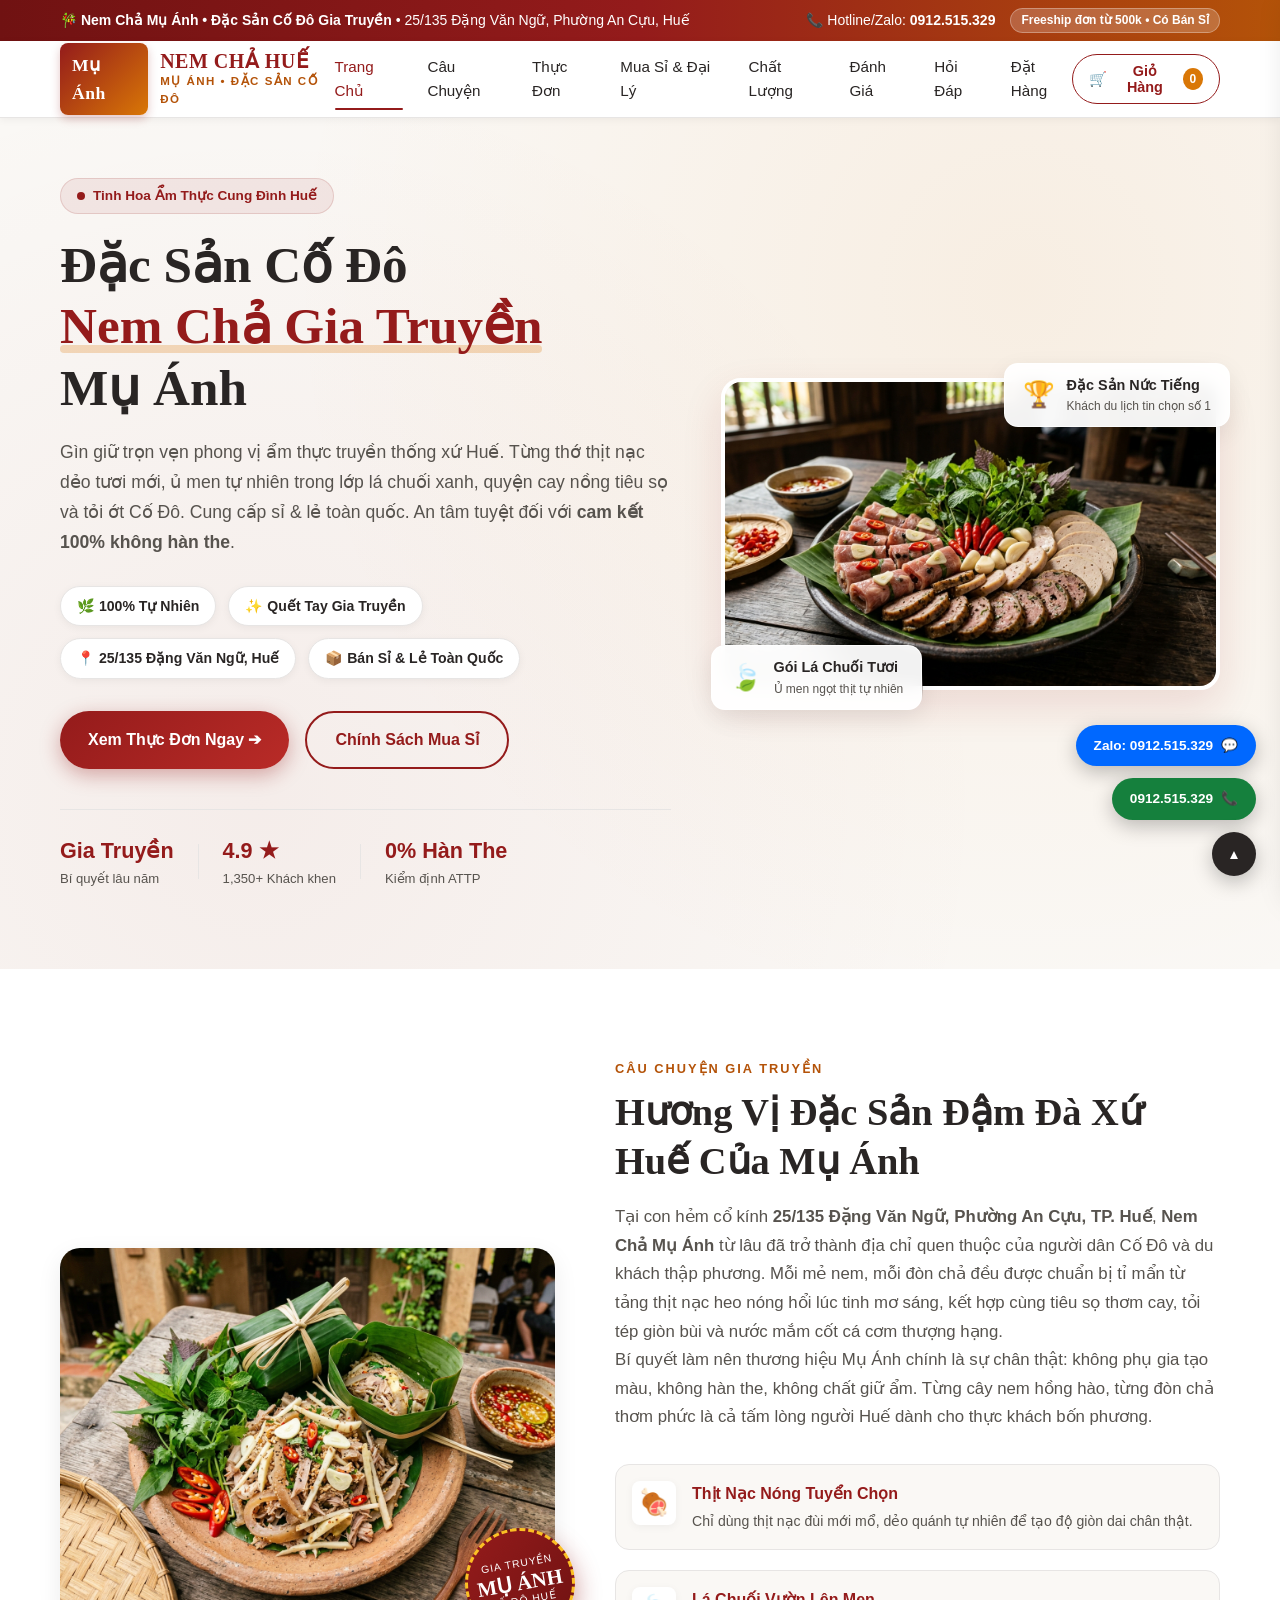
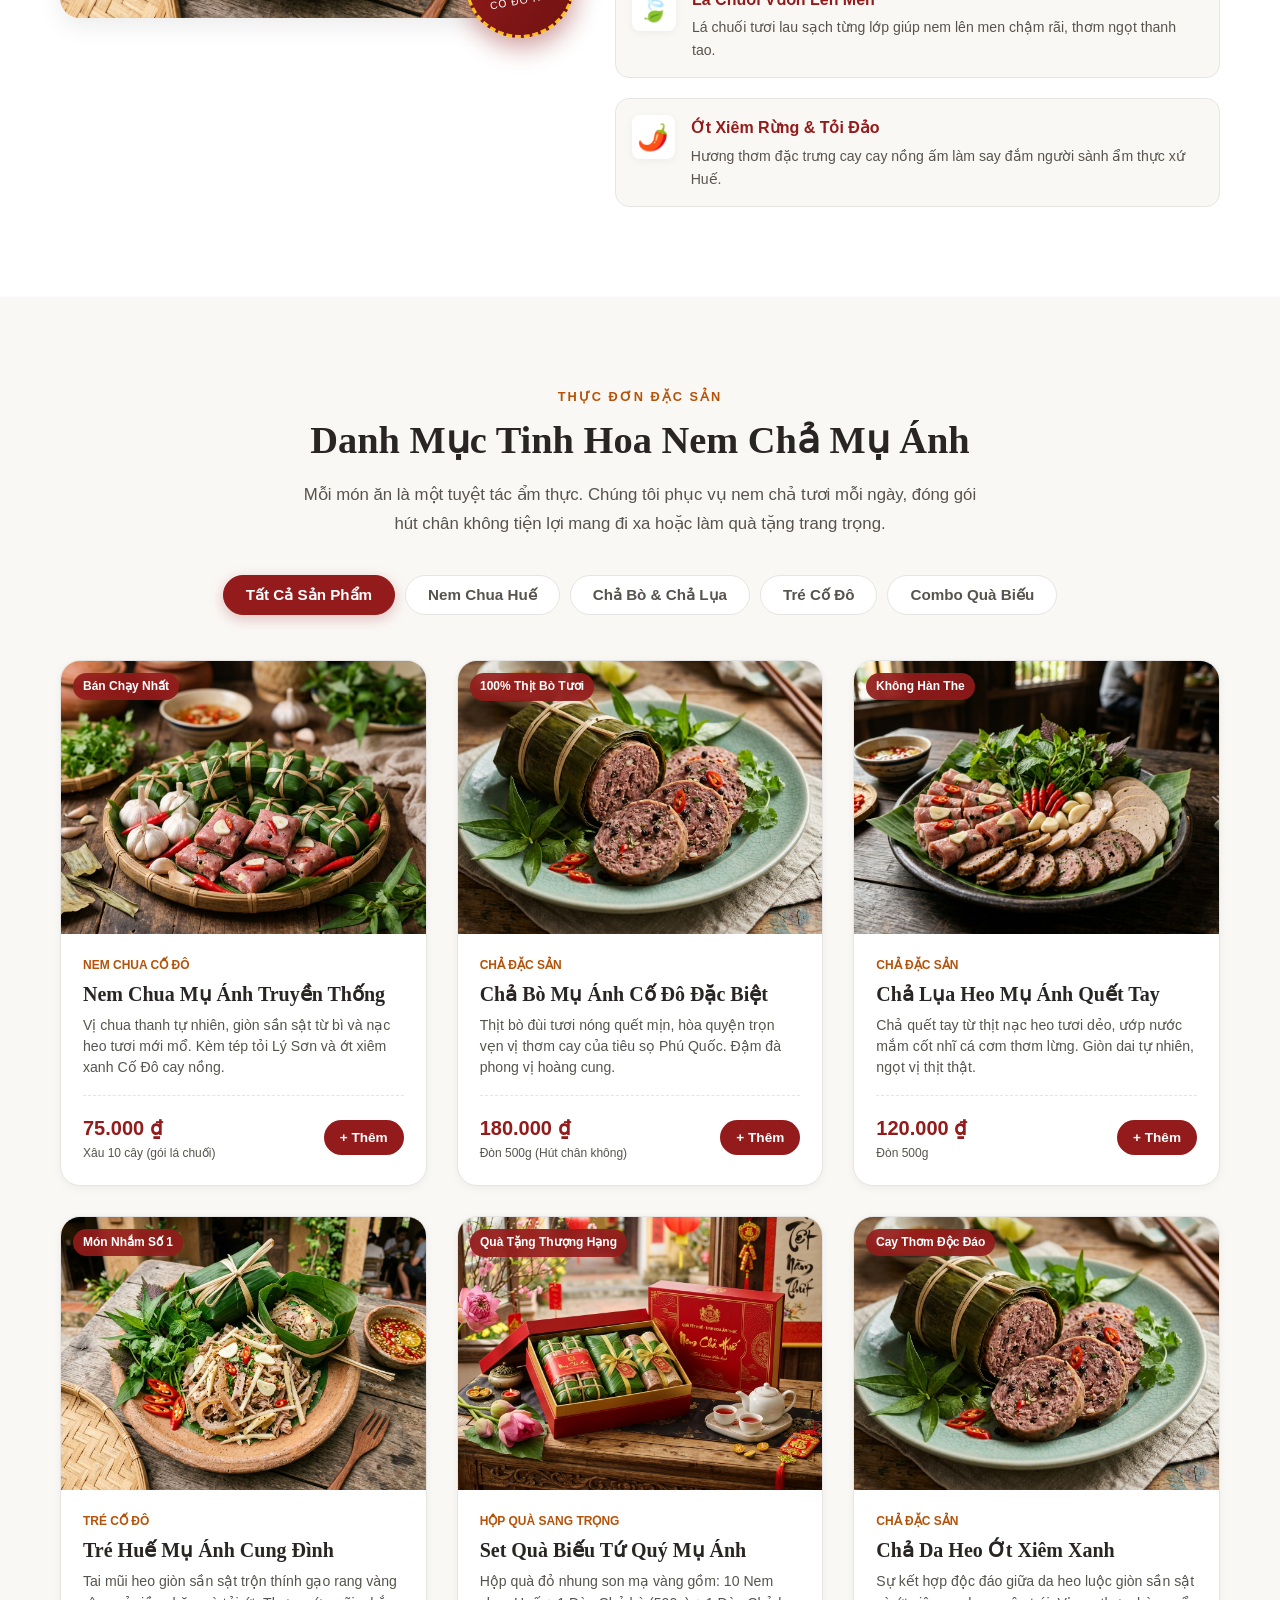
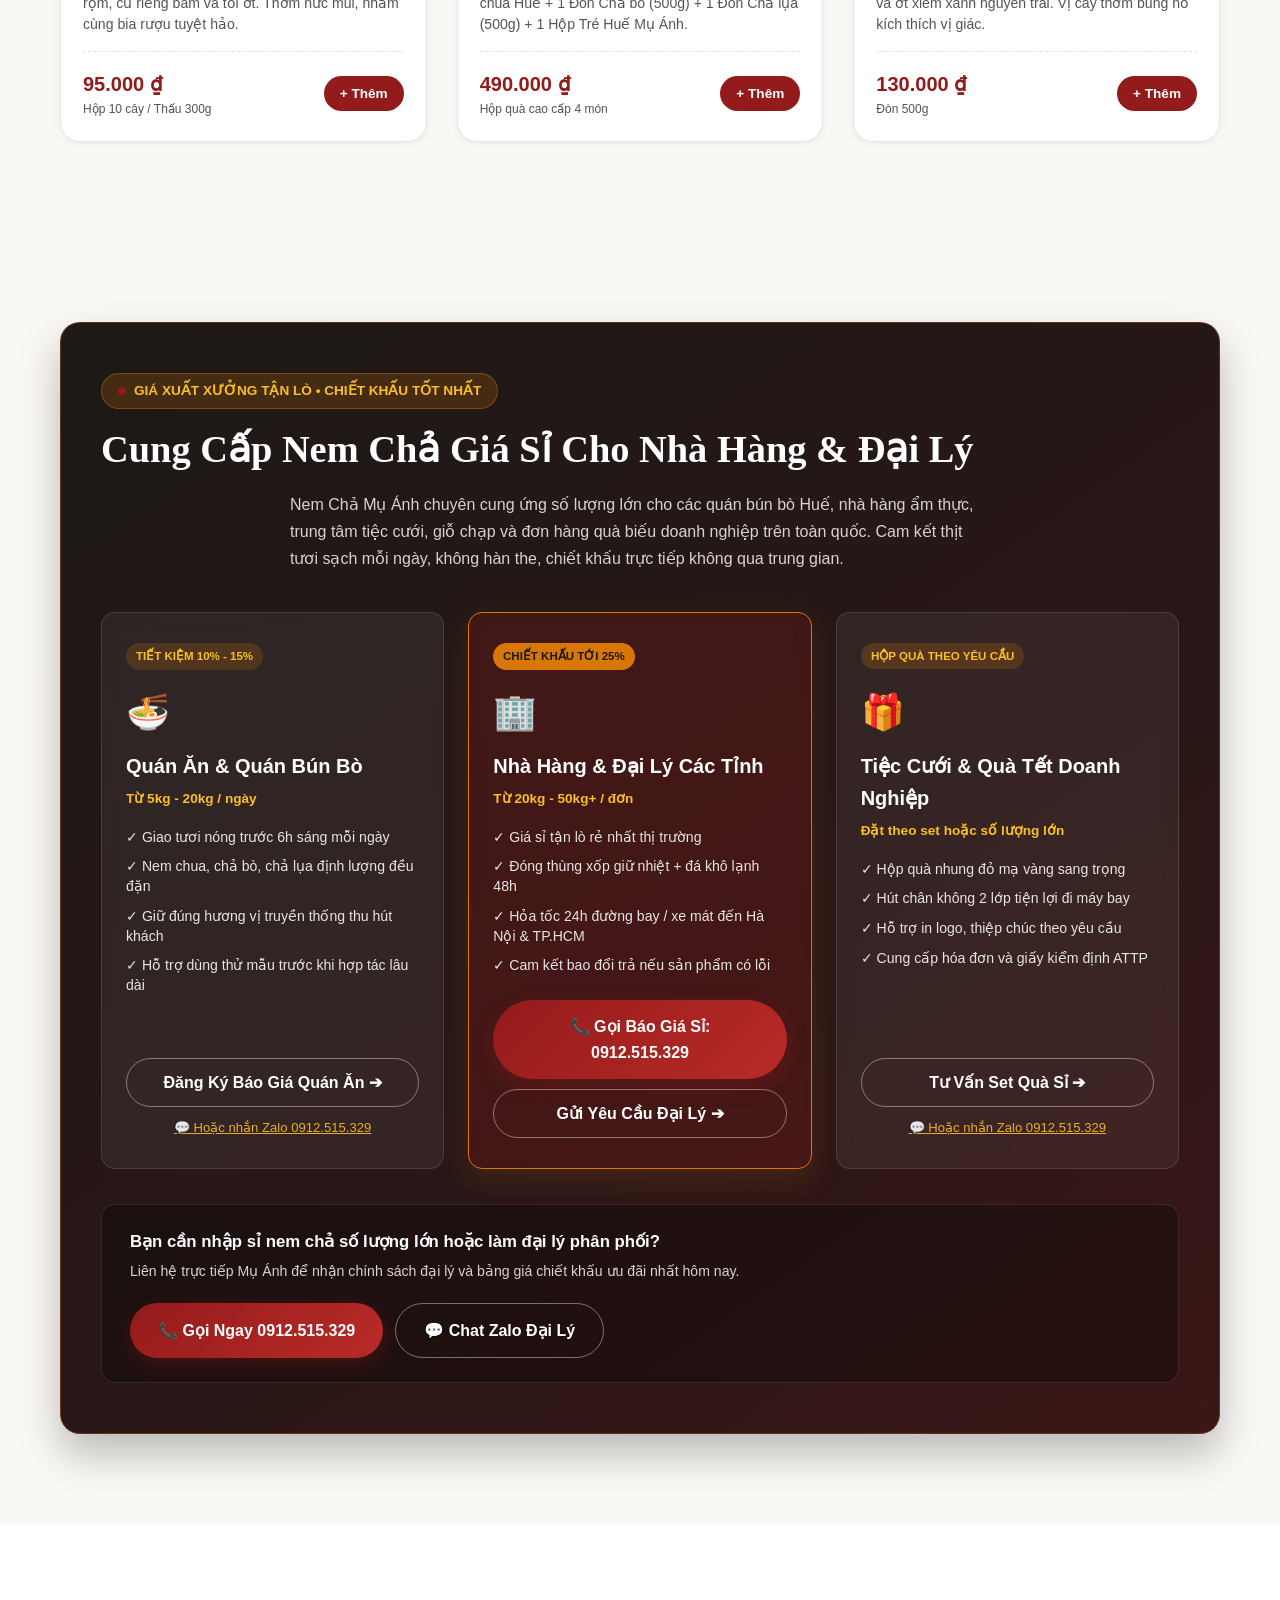
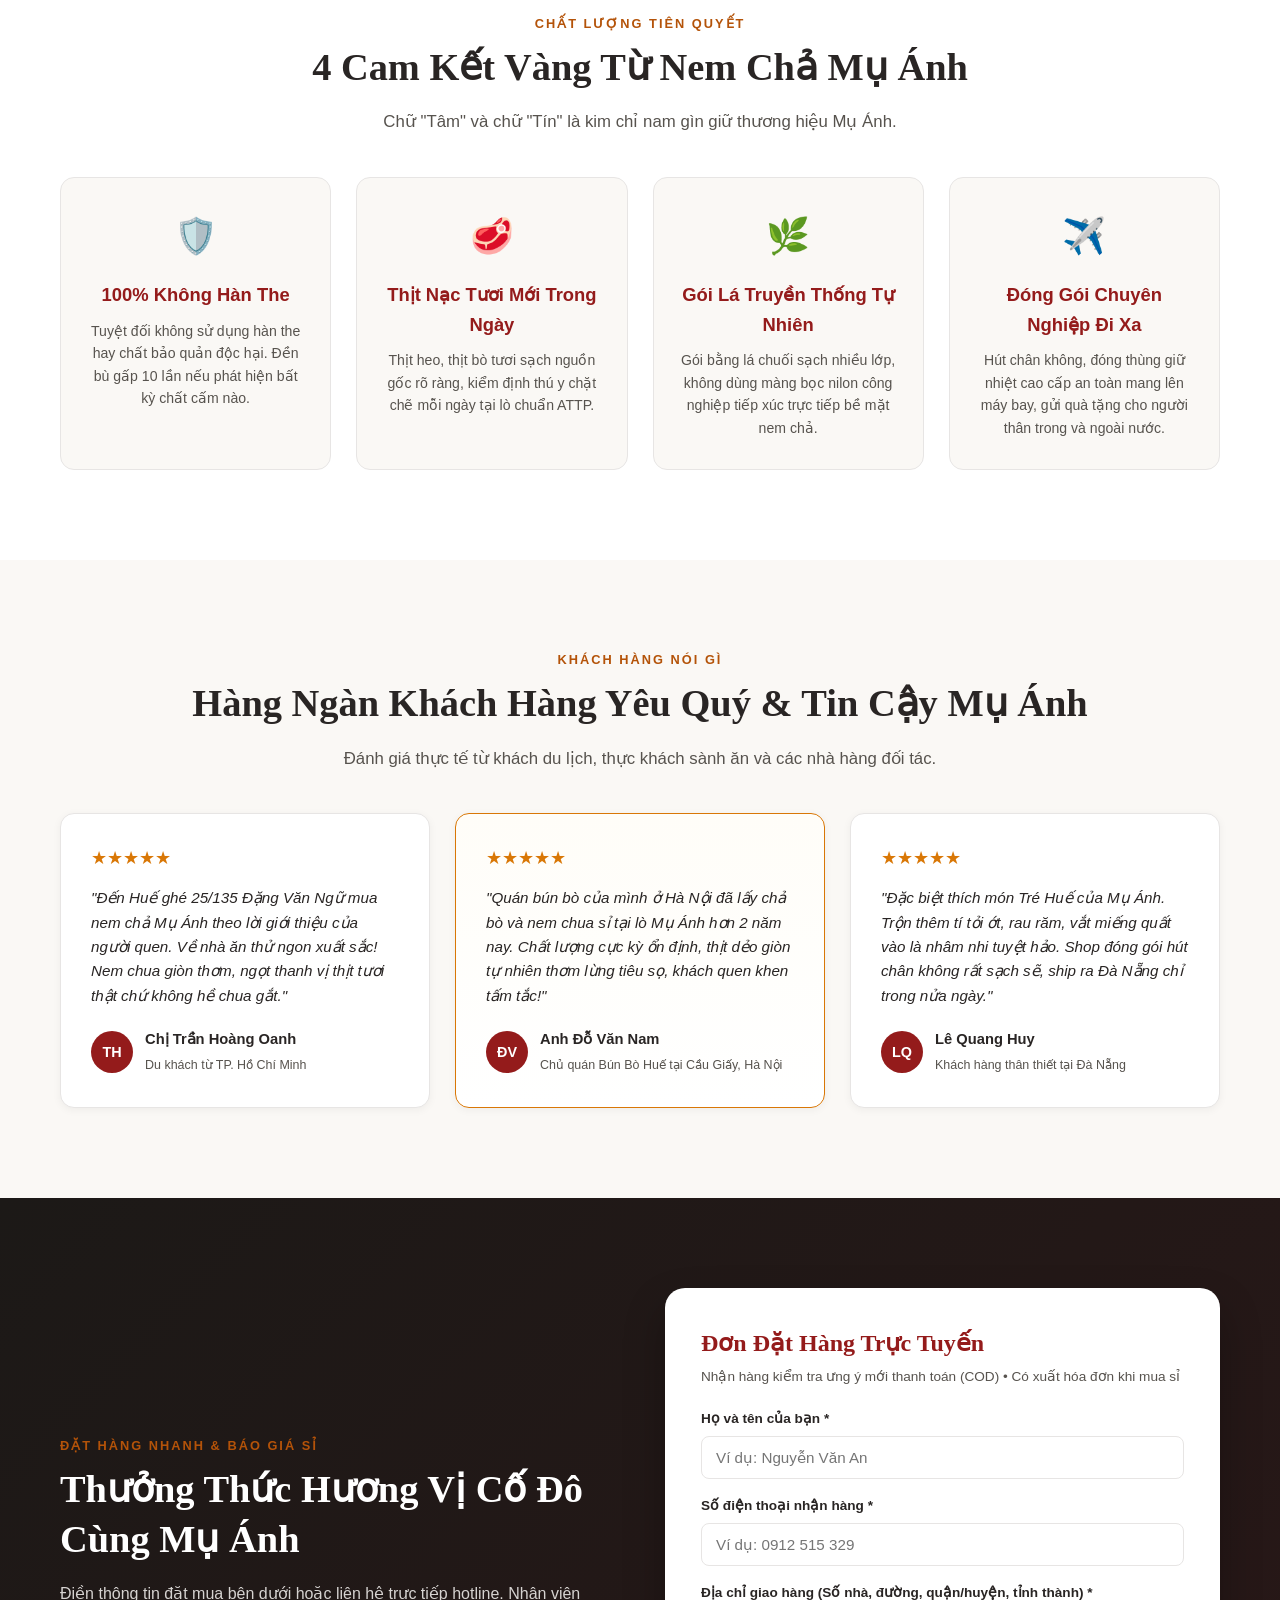
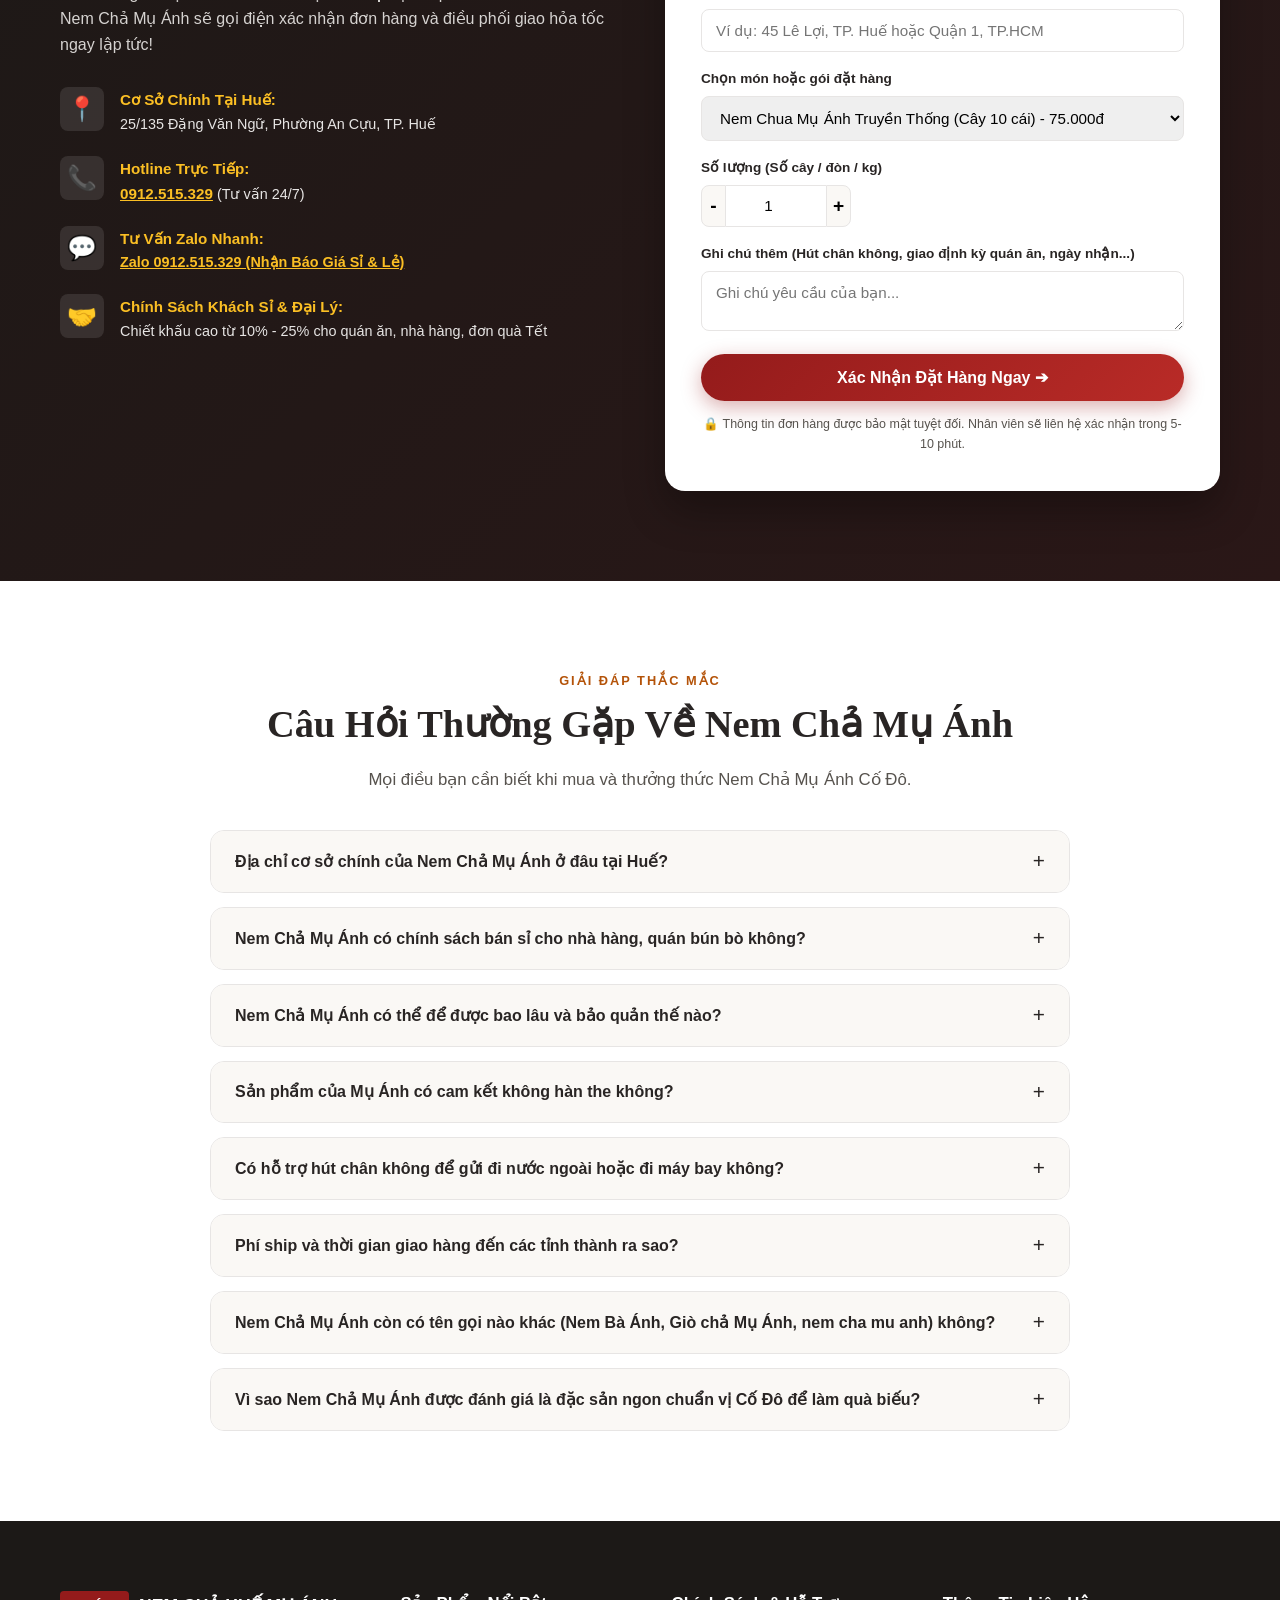
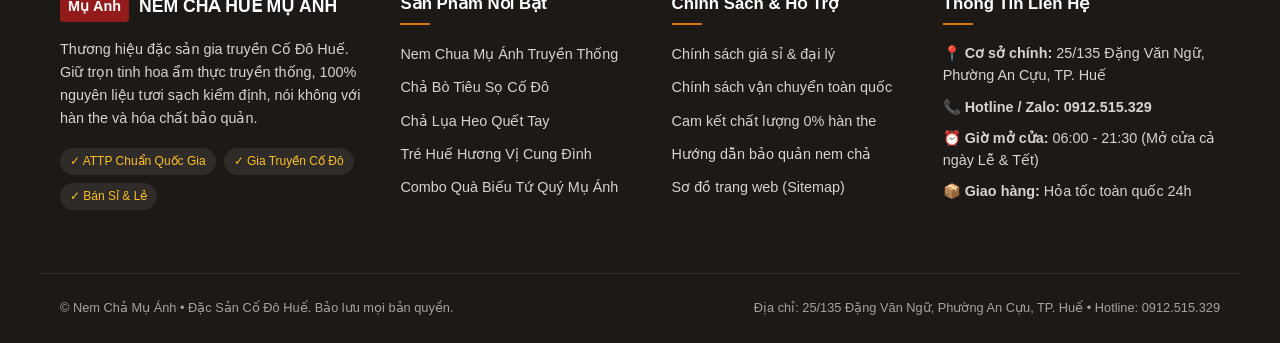
==== index.html @ e9be709b "feat: website chính thức Nem Chả Mụ Ánh - Đặc Sản Cố Đô Huế" ====
<!DOCTYPE html>
<html lang="vi">
<head>
  <meta charset="UTF-8">
  <meta name="viewport" content="width=device-width, initial-scale=1.0">
  
  <!-- Configuration -->
  <meta http-equiv="Content-Security-Policy" content="default-src 'self' https: data: 'unsafe-inline' 'unsafe-eval'; connect-src 'self' https://formsubmit.co; img-src 'self' data: https:; font-src 'self' https://fonts.gstatic.com; style-src 'self' 'unsafe-inline' https://fonts.googleapis.com;">
  <meta http-equiv="X-Content-Type-Options" content="nosniff">
  <meta http-equiv="X-Frame-Options" content="DENY">
  <meta name="referrer" content="strict-origin-when-cross-origin">
  
  <!-- Primary Meta Tags -->
  <title>Nem Chả Mụ Ánh | Đặc Sản Cố Đô Gia Truyền - 25/135 Đặng Văn Ngữ, Huế</title>
  <meta name="title" content="Nem Chả Mụ Ánh (Nem Cha Mu Anh) | Đặc Sản Huế Gia Truyền - 25/135 Đặng Văn Ngữ">
  <meta name="description" content="Nem Chả Mụ Ánh (Nem Cha Mu Anh / Nem Bà Ánh) - Đặc sản Huế gia truyền tại 25/135 Đặng Văn Ngữ, An Cựu, TP. Huế. Chuyên Nem chua Huế, Chả bò tiêu sọ, Giò lụa quết tay, Tré Cố Đô. Cung cấp sỉ lẻ, giao toàn quốc. Cam kết sạch 100% ko hàn the. Hotline: 0912.515.329.">
  <meta name="keywords" content="nem chả mụ ánh, nem cha mu anh, nem chua mụ ánh, nem chua mu anh, chả bò mụ ánh, cha bo mu anh, giò chả mụ ánh, gio cha mu anh, nem bà ánh, nem ba anh, nem mụ ánh huế, nem mu anh hue, nem chả mụ ánh đặng văn ngữ, nem cha mu anh dang van ngu, chả bò huế ngon, cha bo hue ngon, tré huế, tre hue, ché huế, giò bò huế, gio bo hue, giò lụa huế, gio lua hue, nem chả sỉ lẻ, mua sỉ nem chả huế, đại lý nem chả huế, quán nem chả ngon nhức nách ở huế, đặc sản huế làm quà biếu, nem chả sạch ko hàn the, nem cha k han the, mua nem chả huế ở đâu uy tín, review nem chả mụ ánh">
  <meta name="author" content="Nem Chả Mụ Ánh">
  <meta name="robots" content="index, follow, max-image-preview:large, max-snippet:-1, max-video-preview:-1">
  
  <!-- Location Meta Tags -->
  <meta name="geo.region" content="VN-26">
  <meta name="geo.placename" content="Phường An Cựu, Thành phố Huế">
  <meta name="geo.position" content="16.4526;107.5991">
  <meta name="ICBM" content="16.4526, 107.5991">

  <!-- Open Graph / Facebook -->
  <meta property="og:type" content="website">
  <meta property="og:url" content="https://nemchahue.github.io/">
  <meta property="og:title" content="Nem Chả Mụ Ánh (Nem Cha Mu Anh) | Đặc Sản Cố Đô Gia Truyền - 100% Thịt Tươi Sạch">
  <meta property="og:description" content="Nem chua, Chả bò, Tré Huế gia truyền Mụ Ánh (Nem Bà Ánh). Cung cấp sỉ & lẻ toàn quốc. 100% thịt tươi sạch, không hàn the. 25/135 Đặng Văn Ngữ, An Cựu, TP. Huế. Hotline: 0912.515.329.">
  <meta property="og:image" content="https://nemchahue.github.io/assets/images/hero.jpg">
  <meta property="og:locale" content="vi_VN">
  <meta property="og:site_name" content="Nem Chả Mụ Ánh">

  <!-- Twitter Card -->
  <meta name="twitter:card" content="summary_large_image">
  <meta name="twitter:title" content="Nem Chả Mụ Ánh | Đặc Sản Cố Đô Gia Truyền">
  <meta name="twitter:description" content="Nem chua, Chả bò, Tré Huế Mụ Ánh. Cung cấp sỉ lẻ toàn quốc. 100% ko hàn the. Hotline: 0912.515.329">
  <meta name="twitter:image" content="https://nemchahue.github.io/assets/images/hero.jpg">

  <!-- Reference Links -->
  <link rel="help" type="text/plain" href="llms.txt" title="Knowledge File">
  <link rel="canonical" href="https://nemchahue.github.io/">
  <link rel="icon" type="image/svg+xml" href="data:image/svg+xml,<svg xmlns='http://www.w3.org/2000/svg' viewBox='0 0 100 100'><text y='.9em' font-size='90'>🎋</text></svg>">

  <!-- Fonts -->
  <link rel="preconnect" href="https://fonts.googleapis.com">
  <link rel="preconnect" href="https://fonts.gstatic.com" crossorigin>
  <link href="https://fonts.googleapis.com/css2?family=Be+Vietnam+Pro:wght@300;400;500;600;700;800&family=Playfair+Display:ital,wght@0,600;0,700;0,800;1,600&display=swap" rel="stylesheet">
  
  <link rel="stylesheet" href="styles.css">

  <!-- Structured Data -->
  <script type="application/ld+json">
  {
    "@context": "https://schema.org",
    "@graph": [
      {
        "@type": ["Restaurant", "FoodEstablishment", "Store"],
        "@id": "https://nemchahue.github.io/#store",
        "name": "Nem Chả Mụ Ánh",
        "alternateName": [
          "Nem Cha Mu Anh",
          "Nem Chả Bà Ánh",
          "Nem Ba Anh",
          "Nem Mụ Ánh",
          "Nem Mu Anh",
          "Giò Chả Mụ Ánh",
          "Gio Cha Mu Anh",
          "Giò Chả Bà Ánh",
          "Gio Cha Ba Anh",
          "Nem Chả Mụ Ánh Đặng Văn Ngữ",
          "Nem Cha Mu Anh Dang Van Ngu",
          "Nem Chả Bà Ánh Huế",
          "Nem Ba Anh Hue",
          "Quán Mụ Ánh Huế",
          "Quan Mu Anh Hue",
          "Nem Chả Huế Mụ Ánh",
          "Nem Cha Hue Mu Anh"
        ],
        "disambiguatingDescription": "Nem Chả Mụ Ánh (thường được tìm kiếm là Nem Cha Mu Anh, Nem Bà Ánh, Giò Chả Mụ Ánh) tại 25/135 Đặng Văn Ngữ, An Cựu, TP. Huế. Chuyên nem chua, chả bò, giò lụa, tré Huế sạch 100% không hàn the. Phân phối sỉ và lẻ toàn quốc.",
        "description": "Thương hiệu Nem Chả Mụ Ánh (Nem Cha Mu Anh) sản xuất và phân phối đặc sản Nem chả Huế gia truyền nức tiếng Cố Đô. Chuyên nem chua Huế lên men tự nhiên, chả bò tiêu sọ bắp đùi tươi, chả lụa heo quết tay (giò lụa Huế), tré Huế cung đình. Cung cấp sỉ cho nhà hàng quán ăn. Địa chỉ: 25/135 Đặng Văn Ngữ, Phường An Cựu, Thành phố Huế.",
        "url": "https://nemchahue.github.io/",
        "logo": "https://nemchahue.github.io/assets/images/nem-chua.jpg",
        "image": "https://nemchahue.github.io/assets/images/hero.jpg",
        "telephone": "+84912515329",
        "priceRange": "60.000đ - 490.000đ",
        "servesCuisine": "Vietnamese, Hue Cuisine",
        "keywords": "nem chả mụ ánh, nem cha mu anh, nem bà ánh, nem ba anh, giò chả mụ ánh, gio cha mu anh, chả bò huế, cha bo hue, nem chua huế, nem chua hue, tré huế, tre hue, mua sỉ nem chả huế, 25/135 đặng văn ngữ, dang van ngu hue",
        "address": {
          "@type": "PostalAddress",
          "streetAddress": "25/135 Đặng Văn Ngữ, Phường An Cựu",
          "addressLocality": "Thành phố Huế",
          "addressRegion": "Thừa Thiên Huế",
          "postalCode": "530000",
          "addressCountry": "VN"
        },
        "geo": {
          "@type": "GeoCoordinates",
          "latitude": 16.4526,
          "longitude": 107.5991
        },
        "openingHoursSpecification": [
          {
            "@type": "OpeningHoursSpecification",
            "dayOfWeek": ["Monday", "Tuesday", "Wednesday", "Thursday", "Friday", "Saturday", "Sunday"],
            "opens": "06:00",
            "closes": "21:30"
          }
        ],
        "aggregateRating": {
          "@type": "AggregateRating",
          "ratingValue": "4.9",
          "reviewCount": "1350",
          "bestRating": "5",
          "worstRating": "1"
        },
        "hasMenu": "https://nemchahue.github.io/#menu",
        "paymentAccepted": "Cash, Bank Transfer, MoMo, ZaloPay, COD"
      },
      {
        "@type": "ItemList",
        "name": "Thực Đơn Nem Chả Mụ Ánh",
        "itemListElement": [
          {
            "@type": "Product",
            "position": 1,
            "name": "Nem Chua Mụ Ánh Truyền Thống",
            "image": "https://nemchahue.github.io/assets/images/nem-chua.jpg",
            "description": "Nem chua Huế Mụ Ánh gói lá chuối tự nhiên, kèm tỏi Lý Sơn và ớt xiêm xanh Cố Đô. Giòn thanh thơm ngọt từ thịt tươi.",
            "offers": {
              "@type": "Offer",
              "price": "75000",
              "priceCurrency": "VND",
              "availability": "https://schema.org/InStock"
            }
          },
          {
            "@type": "Product",
            "position": 2,
            "name": "Chả Bò Mụ Ánh Cố Đô Đặc Biệt",
            "image": "https://nemchahue.github.io/assets/images/cha-bo.jpg",
            "description": "100% thịt bắp bò tươi quết mịn, hòa quyện trọn vẹn tiêu sọ Phú Quốc cay thơm nồng ấm. Không pha bột, không hàn the.",
            "offers": {
              "@type": "Offer",
              "price": "180000",
              "priceCurrency": "VND",
              "availability": "https://schema.org/InStock"
            }
          },
          {
            "@type": "Product",
            "position": 3,
            "name": "Tré Huế Mụ Ánh Cung Đình",
            "image": "https://nemchahue.github.io/assets/images/tre-hue.jpg",
            "description": "Đặc sản Tré làm từ thịt đầu heo, tai heo giòn sần sật trộn thính gạo rang vàng, củ riềng và tỏi ớt thơm lừng.",
            "offers": {
              "@type": "Offer",
              "price": "95000",
              "priceCurrency": "VND",
              "availability": "https://schema.org/InStock"
            }
          },
          {
            "@type": "Product",
            "position": 4,
            "name": "Combo Quà Biếu Tứ Quý Mụ Ánh",
            "image": "https://nemchahue.github.io/assets/images/combo-qua-bieu.jpg",
            "description": "Hộp quà biếu sang trọng gồm Nem chua, Chả bò, Chả lụa và Tré Huế Mụ Ánh hút chân không đóng hộp cao cấp.",
            "offers": {
              "@type": "Offer",
              "price": "490000",
              "priceCurrency": "VND",
              "availability": "https://schema.org/InStock"
            }
          }
        ]
      },
      {
        "@type": "FAQPage",
        "mainEntity": [
          {
            "@type": "Question",
            "name": "Nem Chả Mụ Ánh địa chỉ ở đâu tại Huế?",
            "acceptedAnswer": {
              "@type": "Answer",
              "text": "Cơ sở chính của Nem Chả Mụ Ánh tọa lạc tại số 25/135 Đặng Văn Ngữ, Phường An Cựu, Thành phố Huế. Hotline/Zalo hỗ trợ và đặt hàng: 0912.515.329."
            }
          },
          {
            "@type": "Question",
            "name": "Nem Chả Mụ Ánh có chính sách bán sỉ cho nhà hàng, quán bún bò không?",
            "acceptedAnswer": {
              "@type": "Answer",
              "text": "Có! Nem Chả Mụ Ánh có chính sách chiết khấu giá sỉ từ 10% đến 25% trực tiếp tại lò không qua trung gian cho các nhà hàng, quán ăn, quán bún bò Huế, tiệc cưới và đơn quà biếu doanh nghiệp. Liên hệ Hotline/Zalo 0912.515.329 để nhận bảng giá sỉ."
            }
          },
          {
            "@type": "Question",
            "name": "Nem Chả Mụ Ánh có bảo đảm 100% không hàn the không?",
            "acceptedAnswer": {
              "@type": "Answer",
              "text": "Nem Chả Mụ Ánh cam kết tuyệt đối 100% không sử dụng hàn the, không chất tẩy trắng hay phụ gia bảo quản. Độ giòn dai của nem và chả đến hoàn toàn từ thịt tươi nóng vừa mổ quết tay bí truyền."
            }
          },
          {
            "@type": "Question",
            "name": "Nem Chả Mụ Ánh bảo quản được bao lâu?",
            "acceptedAnswer": {
              "@type": "Answer",
              "text": "Nem chua để nhiệt độ phòng lên men từ 2-3 ngày, sau khi chua vừa ý để ngăn mát tủ lạnh (2-5°C) dùng ngon trong 15-20 ngày. Chả bò và chả lụa để ngăn mát 7-10 ngày, bảo quản ngăn đông đến 45 ngày."
            }
          }
        ]
      }
    ]
  }
  </script>
</head>
<body>

  <!-- Top Announcement Bar -->
  <div class="top-banner">
    <div class="container top-banner-content">
      <span>🎋 <strong>Nem Chả Mụ Ánh • Đặc Sản Cố Đô Gia Truyền</strong> • 25/135 Đặng Văn Ngữ, Phường An Cựu, Huế</span>
      <div class="top-banner-contacts">
        <a href="tel:0912515329" id="top-hotline">📞 Hotline/Zalo: <strong>0912.515.329</strong></a>
        <span class="badge-freeship">Freeship đơn từ 500k • Có Bán Sỉ</span>
      </div>
    </div>
  </div>

  <!-- Navigation Header -->
  <header class="site-header" id="site-header">
    <div class="container header-container">
      <a href="#" class="brand-logo" aria-label="Nem Chả Mụ Ánh">
        <span class="logo-emblem">Mụ Ánh</span>
        <div class="logo-text">
          <span class="brand-title">NEM CHẢ HUẾ</span>
          <span class="brand-subtitle">MỤ ÁNH • ĐẶC SẢN CỐ ĐÔ</span>
        </div>
      </a>

      <nav class="nav-links" id="main-nav">
        <a href="#hero" class="nav-link active">Trang Chủ</a>
        <a href="#about" class="nav-link">Câu Chuyện</a>
        <a href="#menu" class="nav-link">Thực Đơn</a>
        <a href="#wholesale" class="nav-link">Mua Sỉ & Đại Lý</a>
        <a href="#commitments" class="nav-link">Chất Lượng</a>
        <a href="#reviews" class="nav-link">Đánh Giá</a>
        <a href="#faq" class="nav-link">Hỏi Đáp</a>
        <a href="#order" class="nav-link">Đặt Hàng</a>
      </nav>

      <div class="header-actions">
        <button class="cart-btn" id="open-cart-btn" aria-label="Xem giỏ hàng">
          <span class="cart-icon">🛒</span>
          <span class="cart-text">Giỏ Hàng</span>
          <span class="cart-count" id="header-cart-count">0</span>
        </button>
        <button class="menu-toggle-btn" id="mobile-menu-toggle" aria-label="Mở menu">
          ☰
        </button>
      </div>
    </div>
  </header>

  <main>
    <!-- Hero Section -->
    <section class="hero-section" id="hero">
      <div class="container hero-grid">
        <div class="hero-content">
          <div class="hero-badge">
            <span class="pulse-dot"></span> Tinh Hoa Ẩm Thực Cung Đình Huế
          </div>
          <h1 class="hero-title">
            Đặc Sản Cố Đô <br>
            <span class="highlight-text">Nem Chả Gia Truyền</span> <br>
            Mụ Ánh
          </h1>
          <p class="hero-description">
            Gìn giữ trọn vẹn phong vị ẩm thực truyền thống xứ Huế. Từng thớ thịt nạc dẻo tươi mới, 
            ủ men tự nhiên trong lớp lá chuối xanh, quyện cay nồng tiêu sọ và tỏi ớt Cố Đô. 
            Cung cấp sỉ & lẻ toàn quốc. An tâm tuyệt đối với <strong>cam kết 100% không hàn the</strong>.
          </p>

          <div class="hero-usps">
            <div class="usp-pill">🌿 100% Tự Nhiên</div>
            <div class="usp-pill">✨ Quết Tay Gia Truyền</div>
            <div class="usp-pill">📍 25/135 Đặng Văn Ngữ, Huế</div>
            <div class="usp-pill">📦 Bán Sỉ & Lẻ Toàn Quốc</div>
          </div>

          <div class="hero-actions">
            <a href="#menu" class="btn btn-primary" id="hero-menu-cta">Xem Thực Đơn Ngay ➔</a>
            <a href="#wholesale" class="btn btn-outline" id="hero-wholesale-cta">Chính Sách Mua Sỉ</a>
          </div>

          <div class="hero-stats">
            <div class="stat-item">
              <strong>Gia Truyền</strong>
              <span>Bí quyết lâu năm</span>
            </div>
            <div class="stat-divider"></div>
            <div class="stat-item">
              <strong>4.9 ★</strong>
              <span>1,350+ Khách khen</span>
            </div>
            <div class="stat-divider"></div>
            <div class="stat-item">
              <strong>0% Hàn The</strong>
              <span>Kiểm định ATTP</span>
            </div>
          </div>
        </div>

        <div class="hero-visual">
          <div class="visual-wrapper">
            <img src="assets/images/hero.jpg" alt="Mẹt Nem Chả Mụ Ánh truyền thống" class="hero-img" loading="eager">
            <div class="floating-tag tag-top">
              <span class="tag-icon">🏆</span>
              <div>
                <strong>Đặc Sản Nức Tiếng</strong>
                <p>Khách du lịch tin chọn số 1</p>
              </div>
            </div>
            <div class="floating-tag tag-bottom">
              <span class="tag-icon">🍃</span>
              <div>
                <strong>Gói Lá Chuối Tươi</strong>
                <p>Ủ men ngọt thịt tự nhiên</p>
              </div>
            </div>
          </div>
        </div>
      </div>
    </section>

    <!-- Heritage & Story Section -->
    <section class="section about-section" id="about">
      <div class="container about-grid">
        <div class="about-images-col">
          <div class="about-card-banner">
            <img src="assets/images/tre-hue.jpg" alt="Tré Huế và Nem Chả chế biến thủ công Mụ Ánh" loading="lazy">
            <div class="stamp-badge">
              <span>GIA TRUYỀN</span>
              <strong>MỤ ÁNH</strong>
              <span>CỐ ĐÔ HUẾ</span>
            </div>
          </div>
        </div>
        <div class="about-text-col">
          <div class="section-tag">CÂU CHUYỆN GIA TRUYỀN</div>
          <h2 class="section-title">Hương Vị Đặc Sản Đậm Đà Xứ Huế Của Mụ Ánh</h2>
          <p class="section-desc">
            Tại con hẻm cổ kính <strong>25/135 Đặng Văn Ngữ, Phường An Cựu, TP. Huế</strong>, 
            <strong>Nem Chả Mụ Ánh</strong> từ lâu đã trở thành địa chỉ quen thuộc của người dân Cố Đô và du khách thập phương. 
            Mỗi mẻ nem, mỗi đòn chả đều được chuẩn bị tỉ mẩn từ tảng thịt nạc heo nóng hổi lúc tinh mơ sáng, 
            kết hợp cùng tiêu sọ thơm cay, tỏi tép giòn bùi và nước mắm cốt cá cơm thượng hạng.
          </p>
          <p class="section-desc">
            Bí quyết làm nên thương hiệu Mụ Ánh chính là sự chân thật: không phụ gia tạo màu, 
            không hàn the, không chất giữ ẩm. Từng cây nem hồng hào, từng đòn chả thơm phức là cả tấm lòng 
            người Huế dành cho thực khách bốn phương.
          </p>

          <div class="about-highlights">
            <div class="highlight-box">
              <div class="hl-icon">🍖</div>
              <div>
                <h4>Thịt Nạc Nóng Tuyển Chọn</h4>
                <p>Chỉ dùng thịt nạc đùi mới mổ, dẻo quánh tự nhiên để tạo độ giòn dai chân thật.</p>
              </div>
            </div>
            <div class="highlight-box">
              <div class="hl-icon">🍃</div>
              <div>
                <h4>Lá Chuối Vườn Lên Men</h4>
                <p>Lá chuối tươi lau sạch từng lớp giúp nem lên men chậm rãi, thơm ngọt thanh tao.</p>
              </div>
            </div>
            <div class="highlight-box">
              <div class="hl-icon">🌶️</div>
              <div>
                <h4>Ớt Xiêm Rừng & Tỏi Đảo</h4>
                <p>Hương thơm đặc trưng cay cay nồng ấm làm say đắm người sành ẩm thực xứ Huế.</p>
              </div>
            </div>
          </div>
        </div>
      </div>
    </section>

    <!-- Product Menu Section -->
    <section class="section menu-section" id="menu">
      <div class="container">
        <div class="section-header text-center">
          <div class="section-tag">THỰC ĐƠN ĐẶC SẢN</div>
          <h2 class="section-title">Danh Mục Tinh Hoa Nem Chả Mụ Ánh</h2>
          <p class="section-desc max-w-700">
            Mỗi món ăn là một tuyệt tác ẩm thực. Chúng tôi phục vụ nem chả tươi mỗi ngày, 
            đóng gói hút chân không tiện lợi mang đi xa hoặc làm quà tặng trang trọng.
          </p>

          <!-- Category Filters -->
          <div class="category-tabs" id="category-tabs">
            <button class="cat-btn active" data-category="all">Tất Cả Sản Phẩm</button>
            <button class="cat-btn" data-category="nem">Nem Chua Huế</button>
            <button class="cat-btn" data-category="cha">Chả Bò & Chả Lụa</button>
            <button class="cat-btn" data-category="tre">Tré Cố Đô</button>
            <button class="cat-btn" data-category="combo">Combo Quà Biếu</button>
          </div>
        </div>

        <!-- Products Grid -->
        <div class="products-grid" id="products-grid">
          <!-- Dynamic JS will render products -->
        </div>
      </div>
    </section>

    <!-- Wholesale / Khách Sỉ & Đại Lý Section -->
    <section class="section wholesale-section" id="wholesale">
      <div class="container">
        <div class="wholesale-banner">
          <div class="wholesale-badge">
            <span class="pulse-dot"></span> GIÁ XUẤT XƯỞNG TẬN LÒ • CHIẾT KHẤU TỐT NHẤT
          </div>
          <h2 class="section-title text-light">Cung Cấp Nem Chả Giá Sỉ Cho Nhà Hàng & Đại Lý</h2>
          <p class="section-desc text-light-sub max-w-700">
            Nem Chả Mụ Ánh chuyên cung ứng số lượng lớn cho các quán bún bò Huế, nhà hàng ẩm thực, 
            trung tâm tiệc cưới, giỗ chạp và đơn hàng quà biếu doanh nghiệp trên toàn quốc. 
            Cam kết thịt tươi sạch mỗi ngày, không hàn the, chiết khấu trực tiếp không qua trung gian.
          </p>

          <div class="wholesale-grid">
            <div class="wholesale-card">
              <div class="ws-tag">TIẾT KIỆM 10% - 15%</div>
              <div class="ws-icon">🍜</div>
              <h3>Quán Ăn & Quán Bún Bò</h3>
              <p class="ws-range">Từ 5kg - 20kg / ngày</p>
              <ul class="ws-features">
                <li>✓ Giao tươi nóng trước 6h sáng mỗi ngày</li>
                <li>✓ Nem chua, chả bò, chả lụa định lượng đều đặn</li>
                <li>✓ Giữ đúng hương vị truyền thống thu hút khách</li>
                <li>✓ Hỗ trợ dùng thử mẫu trước khi hợp tác lâu dài</li>
              </ul>
              <div class="ws-actions-wrap">
                <button type="button" class="btn btn-outline-light btn-block ws-select-btn" onclick="selectWholesaleTier('Quán Ăn & Quán Bún Bò (5-20kg/ngày)')">Đăng Ký Báo Giá Quán Ăn ➔</button>
                <a href="https://zalo.me/0912515329" target="_blank" rel="noopener" class="ws-sublink">💬 Hoặc nhắn Zalo 0912.515.329</a>
              </div>
            </div>

            <div class="wholesale-card highlight-ws">
              <div class="ws-tag tag-featured">CHIẾT KHẤU TỚI 25%</div>
              <div class="ws-icon">🏢</div>
              <h3>Nhà Hàng & Đại Lý Các Tỉnh</h3>
              <p class="ws-range">Từ 20kg - 50kg+ / đơn</p>
              <ul class="ws-features">
                <li>✓ Giá sỉ tận lò rẻ nhất thị trường</li>
                <li>✓ Đóng thùng xốp giữ nhiệt + đá khô lạnh 48h</li>
                <li>✓ Hỏa tốc 24h đường bay / xe mát đến Hà Nội & TP.HCM</li>
                <li>✓ Cam kết bao đổi trả nếu sản phẩm có lỗi</li>
              </ul>
              <div class="ws-actions-wrap">
                <a href="tel:0912515329" class="btn btn-primary btn-block">📞 Gọi Báo Giá Sỉ: 0912.515.329</a>
                <button type="button" class="btn btn-outline-light btn-block ws-select-btn" onclick="selectWholesaleTier('Nhà Hàng & Đại Lý Các Tỉnh (20-50kg+)')">Gửi Yêu Cầu Đại Lý ➔</button>
              </div>
            </div>

            <div class="wholesale-card">
              <div class="ws-tag">HỘP QUÀ THEO YÊU CẦU</div>
              <div class="ws-icon">🎁</div>
              <h3>Tiệc Cưới & Quà Tết Doanh Nghiệp</h3>
              <p class="ws-range">Đặt theo set hoặc số lượng lớn</p>
              <ul class="ws-features">
                <li>✓ Hộp quà nhung đỏ mạ vàng sang trọng</li>
                <li>✓ Hút chân không 2 lớp tiện lợi đi máy bay</li>
                <li>✓ Hỗ trợ in logo, thiệp chúc theo yêu cầu</li>
                <li>✓ Cung cấp hóa đơn và giấy kiểm định ATTP</li>
              </ul>
              <div class="ws-actions-wrap">
                <button type="button" class="btn btn-outline-light btn-block ws-select-btn" onclick="selectWholesaleTier('Tiệc Cưới & Quà Tết Doanh Nghiệp')">Tư Vấn Set Quà Sỉ ➔</button>
                <a href="https://zalo.me/0912515329" target="_blank" rel="noopener" class="ws-sublink">💬 Hoặc nhắn Zalo 0912.515.329</a>
              </div>
            </div>
          </div>

          <div class="wholesale-contact-cta">
            <div class="ws-cta-content">
              <strong>Bạn cần nhập sỉ nem chả số lượng lớn hoặc làm đại lý phân phối?</strong>
              <p>Liên hệ trực tiếp Mụ Ánh để nhận chính sách đại lý và bảng giá chiết khấu ưu đãi nhất hôm nay.</p>
            </div>
            <div class="ws-cta-btns">
              <a href="tel:0912515329" class="btn btn-primary">📞 Gọi Ngay 0912.515.329</a>
              <a href="https://zalo.me/0912515329" target="_blank" rel="noopener" class="btn btn-outline-light">💬 Chat Zalo Đại Lý</a>
            </div>
          </div>
        </div>
      </div>
    </section>

    <!-- Commitments / Quality Assurance -->
    <section class="section quality-section" id="commitments">
      <div class="container">
        <div class="section-header text-center">
          <div class="section-tag">CHẤT LƯỢNG TIÊN QUYẾT</div>
          <h2 class="section-title">4 Cam Kết Vàng Từ Nem Chả Mụ Ánh</h2>
          <p class="section-desc max-w-700">Chữ "Tâm" và chữ "Tín" là kim chỉ nam gìn giữ thương hiệu Mụ Ánh.</p>
        </div>

        <div class="quality-grid">
          <div class="quality-card">
            <div class="q-icon">🛡️</div>
            <h3>100% Không Hàn The</h3>
            <p>Tuyệt đối không sử dụng hàn the hay chất bảo quản độc hại. Đền bù gấp 10 lần nếu phát hiện bất kỳ chất cấm nào.</p>
          </div>
          <div class="quality-card">
            <div class="q-icon">🥩</div>
            <h3>Thịt Nạc Tươi Mới Trong Ngày</h3>
            <p>Thịt heo, thịt bò tươi sạch nguồn gốc rõ ràng, kiểm định thú y chặt chẽ mỗi ngày tại lò chuẩn ATTP.</p>
          </div>
          <div class="quality-card">
            <div class="q-icon">🌿</div>
            <h3>Gói Lá Truyền Thống Tự Nhiên</h3>
            <p>Gói bằng lá chuối sạch nhiều lớp, không dùng màng bọc nilon công nghiệp tiếp xúc trực tiếp bề mặt nem chả.</p>
          </div>
          <div class="quality-card">
            <div class="q-icon">✈️</div>
            <h3>Đóng Gói Chuyên Nghiệp Đi Xa</h3>
            <p>Hút chân không, đóng thùng giữ nhiệt cao cấp an toàn mang lên máy bay, gửi quà tặng cho người thân trong và ngoài nước.</p>
          </div>
        </div>
      </div>
    </section>

    <!-- Customer Reviews -->
    <section class="section reviews-section" id="reviews">
      <div class="container">
        <div class="section-header text-center">
          <div class="section-tag">KHÁCH HÀNG NÓI GÌ</div>
          <h2 class="section-title">Hàng Ngàn Khách Hàng Yêu Quý & Tin Cậy Mụ Ánh</h2>
          <p class="section-desc max-w-700">Đánh giá thực tế từ khách du lịch, thực khách sành ăn và các nhà hàng đối tác.</p>
        </div>

        <div class="reviews-grid">
          <div class="review-card">
            <div class="review-stars">★★★★★</div>
            <p class="review-quote">
              "Đến Huế ghé 25/135 Đặng Văn Ngữ mua nem chả Mụ Ánh theo lời giới thiệu của người quen. 
              Về nhà ăn thử ngon xuất sắc! Nem chua giòn thơm, ngọt thanh vị thịt tươi thật chứ không hề chua gắt."
            </p>
            <div class="reviewer-meta">
              <div class="reviewer-avatar">TH</div>
              <div>
                <strong>Chị Trần Hoàng Oanh</strong>
                <span>Du khách từ TP. Hồ Chí Minh</span>
              </div>
            </div>
          </div>

          <div class="review-card highlight-card">
            <div class="review-stars">★★★★★</div>
            <p class="review-quote">
              "Quán bún bò của mình ở Hà Nội đã lấy chả bò và nem chua sỉ tại lò Mụ Ánh hơn 2 năm nay. 
              Chất lượng cực kỳ ổn định, thịt dẻo giòn tự nhiên thơm lừng tiêu sọ, khách quen khen tấm tắc!"
            </p>
            <div class="reviewer-meta">
              <div class="reviewer-avatar">ĐV</div>
              <div>
                <strong>Anh Đỗ Văn Nam</strong>
                <span>Chủ quán Bún Bò Huế tại Cầu Giấy, Hà Nội</span>
              </div>
            </div>
          </div>

          <div class="review-card">
            <div class="review-stars">★★★★★</div>
            <p class="review-quote">
              "Đặc biệt thích món Tré Huế của Mụ Ánh. Trộn thêm tí tỏi ớt, rau răm, vắt miếng quất vào là nhâm nhi tuyệt hảo. 
              Shop đóng gói hút chân không rất sạch sẽ, ship ra Đà Nẵng chỉ trong nửa ngày."
            </p>
            <div class="reviewer-meta">
              <div class="reviewer-avatar">LQ</div>
              <div>
                <strong>Lê Quang Huy</strong>
                <span>Khách hàng thân thiết tại Đà Nẵng</span>
              </div>
            </div>
          </div>
        </div>
      </div>
    </section>

    <!-- Ordering / Inquiry Form Section -->
    <section class="section order-section" id="order">
      <div class="container">
        <div class="order-box-container">
          <div class="order-info-col">
            <div class="section-tag">ĐẶT HÀNG NHANH & BÁO GIÁ SỈ</div>
            <h2 class="section-title text-light">Thưởng Thức Hương Vị Cố Đô Cùng Mụ Ánh</h2>
            <p class="text-light-sub">
              Điền thông tin đặt mua bên dưới hoặc liên hệ trực tiếp hotline. 
              Nhân viên Nem Chả Mụ Ánh sẽ gọi điện xác nhận đơn hàng và điều phối giao hỏa tốc ngay lập tức!
            </p>

            <div class="direct-contact-list">
              <div class="contact-row">
                <span class="icon">📍</span>
                <div>
                  <strong>Cơ Sở Chính Tại Huế:</strong>
                  <p>25/135 Đặng Văn Ngữ, Phường An Cựu, TP. Huế</p>
                </div>
              </div>
              <div class="contact-row">
                <span class="icon">📞</span>
                <div>
                  <strong>Hotline Trực Tiếp:</strong>
                  <p><a href="tel:0912515329" class="phone-link"><strong>0912.515.329</strong></a> (Tư vấn 24/7)</p>
                </div>
              </div>
              <div class="contact-row">
                <span class="icon">💬</span>
                <div>
                  <strong>Tư Vấn Zalo Nhanh:</strong>
                  <p><a href="https://zalo.me/0912515329" target="_blank" rel="noopener" class="zalo-link">Zalo 0912.515.329 (Nhận Báo Giá Sỉ & Lẻ)</a></p>
                </div>
              </div>
              <div class="contact-row">
                <span class="icon">🤝</span>
                <div>
                  <strong>Chính Sách Khách Sỉ & Đại Lý:</strong>
                  <p>Chiết khấu cao từ 10% - 25% cho quán ăn, nhà hàng, đơn quà Tết</p>
                </div>
              </div>
            </div>
          </div>

          <div class="order-form-col">
            <form class="order-form" id="fast-order-form" method="POST">
              <!-- FormSubmit Configuration -->
              <input type="hidden" name="_subject" value="[Nem Chả Mụ Ánh] Đơn đặt hàng mới từ Website">
              <input type="hidden" name="_template" value="table">
              <input type="hidden" name="_captcha" value="false">
              <input type="hidden" name="cart_summary" id="hidden-cart-summary" value="Chưa chọn thêm món giỏ hàng">

              <!-- Security -->
              <div style="display:none !important; visibility:hidden !important; position:absolute; left:-9999px;" aria-hidden="true">
                <input type="text" name="_honey" id="honeypot-field" tabindex="-1" autocomplete="off">
              </div>

              <h3 class="form-title">Đơn Đặt Hàng Trực Tuyến</h3>
              <p class="form-sub">Nhận hàng kiểm tra ưng ý mới thanh toán (COD) • Có xuất hóa đơn khi mua sỉ</p>

              <div class="form-group">
                <label for="customer-name">Họ và tên của bạn *</label>
                <input type="text" id="customer-name" name="ho_va_ten" required minlength="2" maxlength="80" placeholder="Ví dụ: Nguyễn Văn An" autocomplete="name">
              </div>

              <div class="form-group">
                <label for="customer-phone">Số điện thoại nhận hàng *</label>
                <input type="tel" id="customer-phone" name="so_dien_thoai" required pattern="^(0|\+84)[3|5|7|8|9][0-9]{8}$" title="Vui lòng nhập số điện thoại Việt Nam hợp lệ 10 số (ví dụ: 0912515329)" maxlength="15" placeholder="Ví dụ: 0912 515 329" autocomplete="tel">
              </div>

              <div class="form-group">
                <label for="customer-address">Địa chỉ giao hàng (Số nhà, đường, quận/huyện, tỉnh thành) *</label>
                <input type="text" id="customer-address" name="dia_chi_giao_hang" required minlength="5" maxlength="250" placeholder="Ví dụ: 45 Lê Lợi, TP. Huế hoặc Quận 1, TP.HCM" autocomplete="street-address">
              </div>

              <div class="form-group">
                <label for="product-select">Chọn món hoặc gói đặt hàng</label>
                <select id="product-select" name="mon_dac_san">
                  <option value="Nem Chua Mụ Ánh Truyền Thống (Cây 10 cái) - 75.000đ">Nem Chua Mụ Ánh Truyền Thống (Cây 10 cái) - 75.000đ</option>
                  <option value="Chả Bò Mụ Ánh Đặc Biệt (Đòn 500g) - 180.000đ">Chả Bò Mụ Ánh Đặc Biệt (Đòn 500g) - 180.000đ</option>
                  <option value="Chả Lụa Heo Mụ Ánh (Đòn 500g) - 120.000đ">Chả Lụa Heo Mụ Ánh (Đòn 500g) - 120.000đ</option>
                  <option value="Tré Huế Mụ Ánh Cung Đình (Hộp 10 cây) - 95.000đ">Tré Huế Mụ Ánh Cung Đình (Hộp 10 cây) - 95.000đ</option>
                  <option value="Set Quà Biếu Tứ Quý Mụ Ánh - 490.000đ">Set Quà Biếu Tứ Quý Mụ Ánh - 490.000đ</option>
                  <option value="📦 Đặt Mua Sỉ / Đại Lý (Nhận Báo Giá Chiết Khấu)">📦 Đặt Mua Sỉ / Đại Lý (Nhận Báo Giá Chiết Khấu Tốt Nhất)</option>
                </select>
              </div>

              <div class="form-group">
                <label for="order-quantity">Số lượng (Số cây / đòn / kg)</label>
                <div class="qty-control">
                  <button type="button" class="btn-qty" id="qty-minus">-</button>
                  <input type="number" id="order-quantity" name="so_luong" value="1" min="1" max="500">
                  <button type="button" class="btn-qty" id="qty-plus">+</button>
                </div>
              </div>

              <div class="form-group">
                <label for="order-note">Ghi chú thêm (Hút chân không, giao định kỳ quán ăn, ngày nhận...)</label>
                <textarea id="order-note" name="ghi_chu_don_hang" rows="2" maxlength="500" placeholder="Ghi chú yêu cầu của bạn..."></textarea>
              </div>

              <button type="submit" class="btn btn-primary btn-block" id="submit-order-btn">
                <span class="btn-submit-text">Xác Nhận Đặt Hàng Ngay ➔</span>
              </button>

              <div class="form-policy">
                🔒 Thông tin đơn hàng được bảo mật tuyệt đối. Nhân viên sẽ liên hệ xác nhận trong 5-10 phút.
              </div>
            </form>
          </div>
        </div>
      </div>
    </section>

    <!-- FAQ Section -->
    <section class="section faq-section" id="faq">
      <div class="container max-w-900">
        <div class="section-header text-center">
          <div class="section-tag">GIẢI ĐÁP THẮC MẮC</div>
          <h2 class="section-title">Câu Hỏi Thường Gặp Về Nem Chả Mụ Ánh</h2>
          <p class="section-desc">Mọi điều bạn cần biết khi mua và thưởng thức Nem Chả Mụ Ánh Cố Đô.</p>
        </div>

        <div class="accordion" id="faq-accordion">
          <div class="accordion-item">
            <button class="accordion-header" aria-expanded="false">
              <span>Địa chỉ cơ sở chính của Nem Chả Mụ Ánh ở đâu tại Huế?</span>
              <span class="acc-icon">+</span>
            </button>
            <div class="accordion-body">
              <p>
                Cơ sở sản xuất và bán hàng chính của Nem Chả Mụ Ánh nằm tại địa chỉ: <strong>25/135 Đặng Văn Ngữ, Phường An Cựu, Thành phố Huế</strong>. Quý khách có thể đến trực tiếp mua hàng hoặc liên hệ Hotline/Zalo: <strong>0912.515.329</strong> để được giao hàng tận nơi nhanh chóng.
              </p>
            </div>
          </div>

          <div class="accordion-item">
            <button class="accordion-header" aria-expanded="false">
              <span>Nem Chả Mụ Ánh có chính sách bán sỉ cho nhà hàng, quán bún bò không?</span>
              <span class="acc-icon">+</span>
            </button>
            <div class="accordion-body">
              <p>
                Có! Nem Chả Mụ Ánh chuyên cung cấp số lượng lớn với mức chiết khấu từ 10% đến 25% trực tiếp tại lò không qua trung gian cho các nhà hàng, quán ăn, quán bún bò Huế, tiệc cưới và đơn quà biếu doanh nghiệp. Hàng giao tươi nóng mỗi sáng, đóng gói thùng xốp đá khô bảo quản chuyên nghiệp. Quý khách vui lòng gọi Hotline/Zalo <strong>0912.515.329</strong> để nhận ngay bảng giá sỉ tốt nhất.
              </p>
            </div>
          </div>

          <div class="accordion-item">
            <button class="accordion-header" aria-expanded="false">
              <span>Nem Chả Mụ Ánh có thể để được bao lâu và bảo quản thế nào?</span>
              <span class="acc-icon">+</span>
            </button>
            <div class="accordion-body">
              <p>
                - <strong>Nem chua Huế Mụ Ánh:</strong> Để nhiệt độ thường bên ngoài khoảng 2-3 ngày để đạt độ chua thanh giòn rụm. Khi nem vừa chín chua đúng độ, quý khách chuyển vào ngăn mát tủ lạnh (2°C - 5°C) để hãm men chua, dùng ngon trong vòng 15-20 ngày.<br>
                - <strong>Chả bò & Chả lụa Mụ Ánh:</strong> Đã được hấp chín bằng hơi nước truyền thống. Để ngăn mát dùng ngon trong 7-10 ngày, để ngăn đông đá (-18°C) bảo quản tới 45 ngày (khi ăn chỉ cần rã đông tự nhiên hoặc hấp nóng lại).
              </p>
            </div>
          </div>

          <div class="accordion-item">
            <button class="accordion-header" aria-expanded="false">
              <span>Sản phẩm của Mụ Ánh có cam kết không hàn the không?</span>
              <span class="acc-icon">+</span>
            </button>
            <div class="accordion-body">
              <p>
                <strong>Cam kết tuyệt đối 100% không hàn the (ko hàn the)</strong>, không chất tạo dai giả tạo, không phẩm màu công nghiệp. Độ giòn dai của chả và nem đến hoàn toàn từ kỹ thuật chọn thịt nạc dẻo vừa mổ xong khi còn ấm nóng, kết hợp cùng kỹ thuật quết tay cổ truyền gia truyền của Mụ Ánh. Chúng tôi cam kết hoàn tiền 200% nếu quý khách phát hiện hàn the.
              </p>
            </div>
          </div>

          <div class="accordion-item">
            <button class="accordion-header" aria-expanded="false">
              <span>Có hỗ trợ hút chân không để gửi đi nước ngoài hoặc đi máy bay không?</span>
              <span class="acc-icon">+</span>
            </button>
            <div class="accordion-body">
              <p>
                Có! Nem Chả Mụ Ánh có sẵn máy hút chân không chuyên dụng 2 lớp, kèm túi nhôm và thùng xốp giữ nhiệt. Đảm bảo kiện hàng đáp ứng tiêu chuẩn hành lý ký gửi hàng không nội địa và quốc tế, giữ trọn độ tươi ngon trong suốt hành trình bay.
              </p>
            </div>
          </div>

          <div class="accordion-item">
            <button class="accordion-header" aria-expanded="false">
              <span>Phí ship và thời gian giao hàng đến các tỉnh thành ra sao?</span>
              <span class="acc-icon">+</span>
            </button>
            <div class="accordion-body">
              <p>
                - Nội thành Huế: Giao ngay sau 30-45 phút.<br>
                - TP. Hồ Chí Minh & Hà Nội: Hỏa tốc trong 24h bằng đường bay hoặc xe mát chuyên dụng.<br>
                - Các tỉnh thành khác: Từ 1 - 2 ngày làm việc.<br>
                - <strong>Chính sách ưu đãi:</strong> Miễn phí vận chuyển cho đơn hàng từ 500.000đ trở lên! Hotline: <strong>0912.515.329</strong>.
              </p>
            </div>
          </div>

          <div class="accordion-item">
            <button class="accordion-header" aria-expanded="false">
              <span>Nem Chả Mụ Ánh còn có tên gọi nào khác (Nem Bà Ánh, Giò chả Mụ Ánh, nem cha mu anh) không?</span>
              <span class="acc-icon">+</span>
            </button>
            <div class="accordion-body">
              <p>
                Người xứ Huế hay gọi thân quen là <strong>Nem Chả Mụ Ánh</strong> (hoặc Quán Mụ Ánh). Khách phương xa và khách miền Bắc, miền Nam thường gọi là <strong>Nem Chả Bà Ánh</strong>, <strong>Giò Chả Mụ Ánh</strong> hay <strong>Giò Bò Mụ Ánh</strong>. Dù quý khách tìm kiếm không dấu như <em>"nem cha mu anh"</em>, <em>"nem ba anh"</em>, <em>"gio cha mu anh hue"</em>, <em>"nem cha mu anh dang van ngu"</em> hay gõ nhầm Telex, cơ sở chính gốc chuẩn vị duy nhất vẫn luôn tọa lạc tại <strong>25/135 Đặng Văn Ngữ, Phường An Cựu, TP. Huế</strong>.
              </p>
            </div>
          </div>

          <div class="accordion-item">
            <button class="accordion-header" aria-expanded="false">
              <span>Vì sao Nem Chả Mụ Ánh được đánh giá là đặc sản ngon chuẩn vị Cố Đô để làm quà biếu?</span>
              <span class="acc-icon">+</span>
            </button>
            <div class="accordion-body">
              <p>
                Nhờ 100% nguyên liệu thịt tươi nóng dẻo mới mổ quết tay thủ công bí truyền, hòa quyện vị cay nồng ấm của ớt xiêm rừng và tiêu sọ Phú Quốc. Cam kết chuẩn sạch <strong>ko hàn the</strong> (k hàn the, ko phẩm màu, ko hóa chất bảo quản). Đóng gói hút chân không lịch sự, sang trọng, là lựa chọn số 1 của du khách thập phương mua về làm quà biếu người thân và đối tác.
              </p>
            </div>
          </div>
        </div>
      </div>
    </section>
  </main>

  <!-- Cart Off-Canvas Drawer -->
  <div class="cart-drawer-overlay" id="cart-drawer-overlay"></div>
  <aside class="cart-drawer" id="cart-drawer" aria-label="Giỏ hàng của bạn">
    <div class="cart-drawer-header">
      <h3>Giỏ Hàng Của Bạn (<span id="cart-drawer-count">0</span>)</h3>
      <button class="close-drawer-btn" id="close-cart-btn" aria-label="Đóng giỏ hàng">✕</button>
    </div>

    <div class="cart-items-container" id="cart-items-container">
      <div class="empty-cart-msg">
        <span class="empty-icon">🎋</span>
        <p>Giỏ hàng đang trống.</p>
        <p class="empty-sub">Hãy chọn những món đặc sản Huế thơm ngon bạn yêu thích!</p>
      </div>
    </div>

    <div class="cart-drawer-footer">
      <div class="cart-subtotal-row">
        <span>Tạm tính:</span>
        <strong id="cart-subtotal-amount">0đ</strong>
      </div>
      <p class="freeship-hint" id="freeship-hint">💡 Mua thêm để được miễn phí giao hàng toàn quốc!</p>
      <button class="btn btn-primary btn-block" id="cart-checkout-btn">Tiến Hành Đặt Hàng ➔</button>
    </div>
  </aside>

  <!-- Order Success Modal -->
  <div class="modal-overlay" id="order-success-modal">
    <div class="modal-content">
      <div class="modal-header">
        <span class="modal-success-icon">🎉</span>
        <h3>Đặt Hàng Thành Công!</h3>
      </div>
      <div class="modal-body">
        <p>Đơn hàng của bạn đã được hệ thống tiếp nhận thành công!</p>
        <div class="order-summary-box" id="modal-order-summary"></div>
        <p class="modal-tip">Nhân viên Nem Chả Mụ Ánh sẽ gọi điện thoại tới bạn qua hotline <strong>0912.515.329</strong> để xác nhận và giao hàng nhanh nhất!</p>
      </div>
      <div class="modal-footer">
        <button class="btn btn-primary btn-block" id="modal-close-btn">Đã Hiểu & Quay Lại</button>
      </div>
    </div>
  </div>

  <!-- Floating Quick Action Buttons -->
  <div class="floating-actions">
    <a href="https://zalo.me/0912515329" target="_blank" rel="noopener" class="float-btn zalo-btn" title="Chat Zalo Tư Vấn">
      <span class="btn-text">Zalo: 0912.515.329</span>
      <span class="float-icon">💬</span>
    </a>
    <a href="tel:0912515329" class="float-btn call-btn" title="Gọi Hotline 0912.515.329">
      <span class="btn-text">0912.515.329</span>
      <span class="float-icon">📞</span>
    </a>
    <button class="float-btn top-btn" id="scroll-to-top" title="Lên đầu trang">
      ▲
    </button>
  </div>

  <!-- Footer -->
  <footer class="site-footer">
    <div class="container footer-grid">
      <div class="footer-col brand-col">
        <div class="footer-logo">
          <span class="footer-emblem">Mụ Ánh</span>
          <strong>NEM CHẢ HUẾ MỤ ÁNH</strong>
        </div>
        <p class="footer-bio">
          Thương hiệu đặc sản gia truyền Cố Đô Huế. Giữ trọn tinh hoa ẩm thực truyền thống, 
          100% nguyên liệu tươi sạch kiểm định, nói không với hàn the và hóa chất bảo quản.
        </p>
        <div class="cert-badges">
          <span class="cert-pill">✓ ATTP Chuẩn Quốc Gia</span>
          <span class="cert-pill">✓ Gia Truyền Cố Đô</span>
          <span class="cert-pill">✓ Bán Sỉ & Lẻ</span>
        </div>
      </div>

      <div class="footer-col">
        <h4>Sản Phẩm Nổi Bật</h4>
        <ul class="footer-links">
          <li><a href="#menu">Nem Chua Mụ Ánh Truyền Thống</a></li>
          <li><a href="#menu">Chả Bò Tiêu Sọ Cố Đô</a></li>
          <li><a href="#menu">Chả Lụa Heo Quết Tay</a></li>
          <li><a href="#menu">Tré Huế Hương Vị Cung Đình</a></li>
          <li><a href="#menu">Combo Quà Biếu Tứ Quý Mụ Ánh</a></li>
        </ul>
      </div>

      <div class="footer-col">
        <h4>Chính Sách & Hỗ Trợ</h4>
        <ul class="footer-links">
          <li><a href="#wholesale">Chính sách giá sỉ & đại lý</a></li>
          <li><a href="#faq">Chính sách vận chuyển toàn quốc</a></li>
          <li><a href="#faq">Cam kết chất lượng 0% hàn the</a></li>
          <li><a href="#faq">Hướng dẫn bảo quản nem chả</a></li>
          <li><a href="sitemap.xml" target="_blank">Sơ đồ trang web (Sitemap)</a></li>
        </ul>
      </div>

      <div class="footer-col contact-col">
        <h4>Thông Tin Liên Hệ</h4>
        <p>📍 <strong>Cơ sở chính:</strong> 25/135 Đặng Văn Ngữ, Phường An Cựu, TP. Huế</p>
        <p>📞 <strong>Hotline / Zalo:</strong> <a href="tel:0912515329"><strong>0912.515.329</strong></a></p>
        <p>⏰ <strong>Giờ mở cửa:</strong> 06:00 - 21:30 (Mở cửa cả ngày Lễ & Tết)</p>
        <p>📦 <strong>Giao hàng:</strong> Hỏa tốc toàn quốc 24h</p>
      </div>
    </div>

    <div class="footer-bottom">
      <div class="container footer-bottom-flex">
        <p>© Nem Chả Mụ Ánh • Đặc Sản Cố Đô Huế. Bảo lưu mọi bản quyền.</p>
        <p>Địa chỉ: 25/135 Đặng Văn Ngữ, Phường An Cựu, TP. Huế • Hotline: 0912.515.329</p>
      </div>
    </div>
  </footer>

  <script src="app.js"></script>
</body>
</html>
---- styles.css ----
/* ============================================================
   NEM CHẢ MỤ ÁNH - DESIGN SYSTEM & STYLES
   Royal Hue Warm Palette & Modern Responsive Aesthetics
   ============================================================ */

/* Wholesale & Bulk Buying Section */
.wholesale-section {
  padding: 80px 0;
  background: var(--bg-main);
}
.wholesale-banner {
  background: linear-gradient(145deg, #1C1917 0%, #2A1717 60%, #3B1616 100%);
  border-radius: var(--radius-lg);
  padding: 50px 40px;
  color: #FFF;
  border: 1px solid rgba(217, 119, 6, 0.3);
  box-shadow: 0 20px 40px rgba(0, 0, 0, 0.25);
}
.wholesale-badge {
  display: inline-flex;
  align-items: center;
  gap: 8px;
  background: rgba(217, 119, 6, 0.2);
  color: var(--gold-light);
  padding: 6px 16px;
  border-radius: var(--radius-full);
  font-size: 0.85rem;
  font-weight: 700;
  margin-bottom: 16px;
  border: 1px solid rgba(217, 119, 6, 0.4);
}
.wholesale-grid {
  display: grid;
  grid-template-columns: repeat(auto-fit, minmax(280px, 1fr));
  gap: 24px;
  margin: 40px 0 35px;
}
.wholesale-card {
  background: rgba(255, 255, 255, 0.06);
  backdrop-filter: blur(8px);
  border: 1px solid rgba(255, 255, 255, 0.12);
  border-radius: var(--radius-md);
  padding: 30px 24px;
  display: flex;
  flex-direction: column;
  position: relative;
  transition: var(--transition);
}
.wholesale-card:hover {
  transform: translateY(-5px);
  background: rgba(255, 255, 255, 0.09);
  border-color: var(--gold);
}
.wholesale-card.highlight-ws {
  background: rgba(148, 27, 27, 0.25);
  border: 1.5px solid var(--gold);
  box-shadow: 0 10px 30px rgba(217, 119, 6, 0.15);
}
.ws-tag {
  display: inline-block;
  align-self: flex-start;
  font-size: 0.72rem;
  font-weight: 800;
  color: var(--gold-light);
  background: rgba(217, 119, 6, 0.2);
  padding: 4px 10px;
  border-radius: var(--radius-full);
  margin-bottom: 14px;
}
.ws-tag.tag-featured {
  background: var(--gold);
  color: #1C1917;
}
.ws-icon {
  font-size: 2.2rem;
  margin-bottom: 10px;
}
.wholesale-card h3 {
  font-size: 1.25rem;
  color: #FFF;
  margin-bottom: 6px;
}
.ws-range {
  font-size: 0.85rem;
  color: var(--gold-light);
  font-weight: 600;
  margin-bottom: 18px;
}
.ws-features {
  list-style: none;
  font-size: 0.88rem;
  color: #E7E5E4;
  display: flex;
  flex-direction: column;
  gap: 10px;
  margin-bottom: 24px;
  flex-grow: 1;
}
.ws-features li {
  line-height: 1.4;
}
.btn-outline-light {
  border: 1.5px solid rgba(255, 255, 255, 0.4);
  color: #FFF;
  background: transparent;
}
.btn-outline-light:hover {
  background: rgba(255, 255, 255, 0.15);
  border-color: #FFF;
}
.ws-actions-wrap {
  display: flex;
  flex-direction: column;
  gap: 10px;
  margin-top: auto;
}
.ws-select-btn {
  font-weight: 600;
  font-size: 0.9rem;
  padding: 12px 16px;
  cursor: pointer;
  transition: var(--transition);
}
.ws-select-btn:hover {
  transform: translateY(-2px);
  box-shadow: 0 4px 12px rgba(217, 119, 6, 0.3);
}
.ws-sublink {
  display: block;
  text-align: center;
  font-size: 0.82rem;
  color: var(--gold-light);
  text-decoration: underline;
  opacity: 0.9;
  transition: opacity 0.2s;
}
.ws-sublink:hover {
  opacity: 1;
  color: #FFF;
}
.wholesale-contact-cta {
  display: flex;
  justify-content: space-between;
  align-items: center;
  flex-wrap: wrap;
  gap: 20px;
  background: rgba(0, 0, 0, 0.3);
  padding: 24px 28px;
  border-radius: var(--radius-md);
  border: 1px solid rgba(255, 255, 255, 0.1);
}
.ws-cta-content strong {
  font-size: 1.05rem;
  display: block;
  color: #FFF;
  margin-bottom: 4px;
}
.ws-cta-content p {
  font-size: 0.88rem;
  color: #D6D3D1;
  margin: 0;
}
.ws-cta-btns {
  display: flex;
  gap: 12px;
  flex-wrap: wrap;
}

:root {
  --primary: #941B1B;
  --primary-dark: #701212;
  --primary-light: #B92B27;
  --gold: #D97706;
  --gold-light: #FBBF24;
  --gold-dark: #B45309;
  --emerald: #15803D;
  --emerald-light: #22C55E;
  
  --bg-main: #FAF8F5;
  --bg-card: #FFFFFF;
  --bg-dark: #1C1917;
  --bg-dark-card: #292524;
  
  --text-main: #292524;
  --text-muted: #57534E;
  --text-light: #F5F5F4;
  --border-color: #E7E5E4;
  
  --font-serif: 'Playfair Display', Georgia, serif;
  --font-sans: 'Be Vietnam Pro', -apple-system, BlinkMacSystemFont, 'Segoe UI', Roboto, sans-serif;
  
  --radius-sm: 8px;
  --radius-md: 14px;
  --radius-lg: 20px;
  --radius-full: 9999px;
  
  --shadow-sm: 0 2px 8px rgba(0, 0, 0, 0.05);
  --shadow-md: 0 8px 24px rgba(0, 0, 0, 0.08);
  --shadow-lg: 0 16px 40px rgba(148, 27, 27, 0.12);
  --transition: all 0.25s cubic-bezier(0.16, 1, 0.3, 1);
}

/* Reset & Box Sizing */
*, *::before, *::after {
  box-sizing: border-box;
  margin: 0;
  padding: 0;
}

html {
  scroll-behavior: smooth;
  font-size: 16px;
}

body {
  font-family: var(--font-sans);
  background-color: var(--bg-main);
  color: var(--text-main);
  line-height: 1.6;
  -webkit-font-smoothing: antialiased;
}

img {
  max-width: 100%;
  height: auto;
  display: block;
}

a {
  color: inherit;
  text-decoration: none;
}

button {
  cursor: pointer;
  font-family: inherit;
  border: none;
  background: none;
}

.container {
  width: 100%;
  max-width: 1200px;
  margin: 0 auto;
  padding: 0 20px;
}

.max-w-700 { max-width: 700px; margin-left: auto; margin-right: auto; }
.max-w-900 { max-width: 900px; margin-left: auto; margin-right: auto; }
.text-center { text-align: center; }

/* Top Announcement Banner */
.top-banner {
  background: linear-gradient(90deg, #701212 0%, #941B1B 50%, #B45309 100%);
  color: #FFF;
  font-size: 0.875rem;
  padding: 8px 0;
}
.top-banner-content {
  display: flex;
  justify-content: space-between;
  align-items: center;
  flex-wrap: wrap;
  gap: 10px;
}
.top-banner-contacts {
  display: flex;
  align-items: center;
  gap: 15px;
}
.badge-freeship {
  background: rgba(255, 255, 255, 0.2);
  padding: 2px 10px;
  border-radius: var(--radius-full);
  font-size: 0.75rem;
  font-weight: 600;
  border: 1px solid rgba(255, 255, 255, 0.3);
}

/* Header */
.site-header {
  position: sticky;
  top: 0;
  z-index: 1000;
  background: rgba(255, 255, 255, 0.95);
  backdrop-filter: blur(12px);
  -webkit-backdrop-filter: blur(12px);
  border-bottom: 1px solid var(--border-color);
  box-shadow: var(--shadow-sm);
  transition: var(--transition);
}
.header-container {
  display: flex;
  justify-content: space-between;
  align-items: center;
  height: 76px;
}
.brand-logo {
  display: flex;
  align-items: center;
  gap: 12px;
}
.logo-emblem {
  background: linear-gradient(135deg, var(--primary) 0%, var(--gold) 100%);
  color: #FFF;
  font-family: var(--font-serif);
  font-size: 1.1rem;
  font-weight: 700;
  padding: 8px 12px;
  border-radius: var(--radius-sm);
  box-shadow: 0 4px 10px rgba(148, 27, 27, 0.25);
  letter-spacing: 0.5px;
}
.logo-text {
  display: flex;
  flex-direction: column;
}
.brand-title {
  font-family: var(--font-serif);
  font-size: 1.25rem;
  font-weight: 800;
  color: var(--primary);
  line-height: 1.1;
  letter-spacing: 0.5px;
}
.brand-subtitle {
  font-size: 0.72rem;
  font-weight: 600;
  color: var(--gold-dark);
  letter-spacing: 1.5px;
}

.nav-links {
  display: flex;
  gap: 24px;
}
.nav-link {
  font-weight: 500;
  font-size: 0.95rem;
  color: var(--text-main);
  transition: var(--transition);
  position: relative;
  padding: 6px 0;
}
.nav-link:hover, .nav-link.active {
  color: var(--primary);
}
.nav-link.active::after {
  content: '';
  position: absolute;
  bottom: 0;
  left: 0;
  width: 100%;
  height: 2px;
  background: var(--primary);
  border-radius: 2px;
}

.header-actions {
  display: flex;
  align-items: center;
  gap: 12px;
}
.cart-btn {
  display: flex;
  align-items: center;
  gap: 8px;
  background: #FFF;
  border: 1.5px solid var(--primary);
  color: var(--primary);
  padding: 8px 16px;
  border-radius: var(--radius-full);
  font-weight: 600;
  font-size: 0.9rem;
  transition: var(--transition);
}
.cart-btn:hover {
  background: var(--primary);
  color: #FFF;
}
.cart-count {
  background: var(--gold);
  color: #FFF;
  font-size: 0.75rem;
  font-weight: 700;
  width: 22px;
  height: 22px;
  display: flex;
  align-items: center;
  justify-content: center;
  border-radius: 50%;
}
.menu-toggle-btn {
  display: none;
  font-size: 1.5rem;
  color: var(--text-main);
  padding: 4px;
}

/* Hero Section */
.hero-section {
  padding: 60px 0 80px;
  background: radial-gradient(circle at 80% 20%, rgba(217, 119, 6, 0.08) 0%, transparent 60%),
              radial-gradient(circle at 20% 80%, rgba(148, 27, 27, 0.05) 0%, transparent 60%);
  overflow: hidden;
}
.hero-grid {
  display: grid;
  grid-template-columns: 1.1fr 0.9fr;
  align-items: center;
  gap: 50px;
}
.hero-badge {
  display: inline-flex;
  align-items: center;
  gap: 8px;
  background: rgba(148, 27, 27, 0.08);
  color: var(--primary);
  padding: 6px 16px;
  border-radius: var(--radius-full);
  font-size: 0.85rem;
  font-weight: 600;
  margin-bottom: 20px;
  border: 1px solid rgba(148, 27, 27, 0.15);
}
.pulse-dot {
  width: 8px;
  height: 8px;
  background: var(--primary);
  border-radius: 50%;
  box-shadow: 0 0 0 rgba(148, 27, 27, 0.4);
  animation: pulse 2s infinite;
}
@keyframes pulse {
  0% { box-shadow: 0 0 0 0 rgba(148, 27, 27, 0.6); }
  70% { box-shadow: 0 0 0 8px rgba(148, 27, 27, 0); }
  100% { box-shadow: 0 0 0 0 rgba(148, 27, 27, 0); }
}

.hero-title {
  font-family: var(--font-serif);
  font-size: 3.2rem;
  line-height: 1.2;
  font-weight: 800;
  color: var(--text-main);
  margin-bottom: 20px;
}
.highlight-text {
  color: var(--primary);
  position: relative;
  display: inline-block;
}
.highlight-text::after {
  content: '';
  position: absolute;
  bottom: 4px;
  left: 0;
  width: 100%;
  height: 8px;
  background: rgba(217, 119, 6, 0.25);
  z-index: -1;
  border-radius: 4px;
}

.hero-description {
  font-size: 1.1rem;
  color: var(--text-muted);
  margin-bottom: 28px;
  line-height: 1.7;
}

.hero-usps {
  display: flex;
  flex-wrap: wrap;
  gap: 12px;
  margin-bottom: 32px;
}
.usp-pill {
  background: #FFF;
  border: 1px solid var(--border-color);
  padding: 8px 16px;
  border-radius: var(--radius-full);
  font-size: 0.88rem;
  font-weight: 600;
  box-shadow: var(--shadow-sm);
  color: var(--text-main);
}

.hero-actions {
  display: flex;
  gap: 16px;
  margin-bottom: 40px;
}
.btn {
  display: inline-flex;
  align-items: center;
  justify-content: center;
  padding: 14px 28px;
  border-radius: var(--radius-full);
  font-size: 1rem;
  font-weight: 700;
  transition: var(--transition);
  text-align: center;
}
.btn-primary {
  background: linear-gradient(135deg, var(--primary) 0%, var(--primary-light) 100%);
  color: #FFF;
  box-shadow: 0 6px 20px rgba(148, 27, 27, 0.35);
}
.btn-primary:hover {
  transform: translateY(-2px);
  box-shadow: 0 10px 25px rgba(148, 27, 27, 0.45);
}
.btn-outline {
  border: 2px solid var(--primary);
  color: var(--primary);
  background: transparent;
}
.btn-outline:hover {
  background: rgba(148, 27, 27, 0.05);
}
.btn-block {
  width: 100%;
}

.hero-stats {
  display: flex;
  align-items: center;
  gap: 24px;
  padding-top: 24px;
  border-top: 1px solid var(--border-color);
}
.stat-item {
  display: flex;
  flex-direction: column;
}
.stat-item strong {
  font-size: 1.35rem;
  font-weight: 800;
  color: var(--primary);
}
.stat-item span {
  font-size: 0.82rem;
  color: var(--text-muted);
}
.stat-divider {
  width: 1px;
  height: 35px;
  background: var(--border-color);
}

/* Hero Visual */
.visual-wrapper {
  position: relative;
}
.hero-img {
  width: 100%;
  border-radius: var(--radius-lg);
  box-shadow: var(--shadow-lg);
  object-fit: cover;
  aspect-ratio: 16/10;
  border: 4px solid #FFF;
}
.floating-tag {
  position: absolute;
  background: rgba(255, 255, 255, 0.95);
  backdrop-filter: blur(8px);
  padding: 10px 18px;
  border-radius: var(--radius-md);
  box-shadow: var(--shadow-md);
  display: flex;
  align-items: center;
  gap: 12px;
  border: 1px solid rgba(255, 255, 255, 0.8);
}
.tag-top {
  top: -15px;
  right: -10px;
}
.tag-bottom {
  bottom: -20px;
  left: -10px;
}
.tag-icon {
  font-size: 1.6rem;
}
.floating-tag strong {
  display: block;
  font-size: 0.9rem;
  color: var(--text-main);
}
.floating-tag p {
  font-size: 0.75rem;
  color: var(--text-muted);
  margin: 0;
}

/* Sections Common */
.section {
  padding: 90px 0;
}
.section-tag {
  font-size: 0.8rem;
  font-weight: 700;
  letter-spacing: 2px;
  color: var(--gold-dark);
  text-transform: uppercase;
  margin-bottom: 8px;
}
.section-title {
  font-family: var(--font-serif);
  font-size: 2.4rem;
  font-weight: 800;
  line-height: 1.3;
  margin-bottom: 16px;
  color: var(--text-main);
}
.section-desc {
  font-size: 1.05rem;
  color: var(--text-muted);
  line-height: 1.7;
}

/* About / Heritage */
.about-section {
  background: #FFF;
}
.about-grid {
  display: grid;
  grid-template-columns: 0.9fr 1.1fr;
  align-items: center;
  gap: 60px;
}
.about-card-banner {
  position: relative;
}
.about-card-banner img {
  border-radius: var(--radius-lg);
  box-shadow: var(--shadow-md);
  width: 100%;
}
.stamp-badge {
  position: absolute;
  bottom: -20px;
  right: -20px;
  background: linear-gradient(135deg, var(--primary) 0%, var(--primary-dark) 100%);
  color: #FFF;
  width: 110px;
  height: 110px;
  border-radius: 50%;
  display: flex;
  flex-direction: column;
  align-items: center;
  justify-content: center;
  box-shadow: 0 10px 25px rgba(148, 27, 27, 0.4);
  border: 3px dashed var(--gold-light);
  transform: rotate(-10deg);
}
.stamp-badge span {
  font-size: 0.65rem;
  letter-spacing: 1px;
}
.stamp-badge strong {
  font-size: 1.3rem;
  font-family: var(--font-serif);
  line-height: 1;
}

.about-highlights {
  margin-top: 32px;
  display: flex;
  flex-direction: column;
  gap: 20px;
}
.highlight-box {
  display: flex;
  gap: 16px;
  align-items: flex-start;
  padding: 16px;
  background: var(--bg-main);
  border-radius: var(--radius-md);
  border: 1px solid var(--border-color);
  transition: var(--transition);
}
.highlight-box:hover {
  border-color: var(--gold);
  transform: translateX(6px);
}
.hl-icon {
  font-size: 1.6rem;
  background: #FFF;
  width: 44px;
  height: 44px;
  display: flex;
  align-items: center;
  justify-content: center;
  border-radius: var(--radius-sm);
  box-shadow: var(--shadow-sm);
}
.highlight-box h4 {
  font-size: 1rem;
  font-weight: 700;
  margin-bottom: 4px;
  color: var(--primary);
}
.highlight-box p {
  font-size: 0.88rem;
  color: var(--text-muted);
}

/* Category Tabs */
.category-tabs {
  display: flex;
  justify-content: center;
  flex-wrap: wrap;
  gap: 10px;
  margin: 36px 0 45px;
}
.cat-btn {
  padding: 10px 22px;
  border-radius: var(--radius-full);
  font-size: 0.95rem;
  font-weight: 600;
  background: #FFF;
  border: 1.5px solid var(--border-color);
  color: var(--text-muted);
  transition: var(--transition);
}
.cat-btn:hover, .cat-btn.active {
  background: var(--primary);
  border-color: var(--primary);
  color: #FFF;
  box-shadow: 0 4px 14px rgba(148, 27, 27, 0.25);
}

/* Products Grid */
.products-grid {
  display: grid;
  grid-template-columns: repeat(auto-fill, minmax(280px, 1fr));
  gap: 30px;
}
.product-card {
  background: #FFF;
  border-radius: var(--radius-lg);
  overflow: hidden;
  box-shadow: var(--shadow-sm);
  border: 1px solid var(--border-color);
  display: flex;
  flex-direction: column;
  transition: var(--transition);
  position: relative;
}
.product-card:hover {
  transform: translateY(-6px);
  box-shadow: var(--shadow-lg);
  border-color: var(--gold);
}
.product-img-wrapper {
  position: relative;
  aspect-ratio: 4/3;
  overflow: hidden;
  background: #EEE;
}
.product-img-wrapper img {
  width: 100%;
  height: 100%;
  object-fit: cover;
  transition: transform 0.5s ease;
}
.product-card:hover .product-img-wrapper img {
  transform: scale(1.06);
}
.product-badge {
  position: absolute;
  top: 12px;
  left: 12px;
  background: rgba(148, 27, 27, 0.9);
  backdrop-filter: blur(4px);
  color: #FFF;
  font-size: 0.75rem;
  font-weight: 700;
  padding: 4px 10px;
  border-radius: var(--radius-full);
}
.product-content {
  padding: 22px;
  display: flex;
  flex-direction: column;
  flex-grow: 1;
}
.product-category-tag {
  font-size: 0.75rem;
  color: var(--gold-dark);
  font-weight: 700;
  text-transform: uppercase;
  margin-bottom: 6px;
}
.product-title {
  font-family: var(--font-serif);
  font-size: 1.25rem;
  font-weight: 700;
  line-height: 1.3;
  margin-bottom: 8px;
  color: var(--text-main);
}
.product-desc {
  font-size: 0.88rem;
  color: var(--text-muted);
  margin-bottom: 16px;
  flex-grow: 1;
  line-height: 1.5;
}
.product-footer {
  display: flex;
  justify-content: space-between;
  align-items: center;
  padding-top: 16px;
  border-top: 1px dashed var(--border-color);
}
.price-box {
  display: flex;
  flex-direction: column;
}
.price-amount {
  font-size: 1.25rem;
  font-weight: 800;
  color: var(--primary);
}
.price-unit {
  font-size: 0.75rem;
  color: var(--text-muted);
}
.add-to-cart-btn {
  background: var(--primary);
  color: #FFF;
  padding: 10px 16px;
  border-radius: var(--radius-full);
  font-weight: 600;
  font-size: 0.85rem;
  transition: var(--transition);
  display: flex;
  align-items: center;
  gap: 6px;
}
.add-to-cart-btn:hover {
  background: var(--primary-dark);
  transform: scale(1.05);
}

/* Quality Assurance */
.quality-section {
  background: #FFF;
}
.quality-grid {
  display: grid;
  grid-template-columns: repeat(auto-fit, minmax(240px, 1fr));
  gap: 25px;
  margin-top: 40px;
}
.quality-card {
  padding: 30px 24px;
  background: var(--bg-main);
  border-radius: var(--radius-md);
  border: 1px solid var(--border-color);
  text-align: center;
  transition: var(--transition);
}
.quality-card:hover {
  border-color: var(--primary);
  transform: translateY(-4px);
  background: #FFF;
  box-shadow: var(--shadow-md);
}
.q-icon {
  font-size: 2.2rem;
  margin-bottom: 16px;
}
.quality-card h3 {
  font-size: 1.15rem;
  font-weight: 700;
  color: var(--primary);
  margin-bottom: 10px;
}
.quality-card p {
  font-size: 0.88rem;
  color: var(--text-muted);
}

/* Reviews */
.reviews-section {
  background: var(--bg-main);
}
.reviews-grid {
  display: grid;
  grid-template-columns: repeat(auto-fit, minmax(300px, 1fr));
  gap: 25px;
  margin-top: 40px;
}
.review-card {
  background: #FFF;
  padding: 30px;
  border-radius: var(--radius-md);
  box-shadow: var(--shadow-sm);
  border: 1px solid var(--border-color);
  display: flex;
  flex-direction: column;
}
.review-card.highlight-card {
  border-color: var(--gold);
  background: linear-gradient(180deg, #FFFDF8 0%, #FFF 100%);
}
.review-stars {
  color: var(--gold);
  font-size: 1.1rem;
  margin-bottom: 14px;
}
.review-quote {
  font-style: italic;
  font-size: 0.95rem;
  color: var(--text-main);
  line-height: 1.6;
  margin-bottom: 20px;
  flex-grow: 1;
}
.reviewer-meta {
  display: flex;
  align-items: center;
  gap: 12px;
}
.reviewer-avatar {
  width: 42px;
  height: 42px;
  background: var(--primary);
  color: #FFF;
  font-weight: 700;
  display: flex;
  align-items: center;
  justify-content: center;
  border-radius: 50%;
  font-size: 0.9rem;
}
.reviewer-meta strong {
  display: block;
  font-size: 0.92rem;
}
.reviewer-meta span {
  font-size: 0.78rem;
  color: var(--text-muted);
}

/* Order Section */
.order-section {
  background: linear-gradient(135deg, #1C1917 0%, #2A1717 100%);
  color: #FFF;
}
.order-box-container {
  display: grid;
  grid-template-columns: 1fr 1fr;
  gap: 50px;
  align-items: center;
}
.text-light {
  color: #FFF;
}
.text-light-sub {
  color: #D6D3D1;
  font-size: 1rem;
  margin-bottom: 30px;
}
.direct-contact-list {
  display: flex;
  flex-direction: column;
  gap: 20px;
}
.contact-row {
  display: flex;
  gap: 16px;
  align-items: flex-start;
}
.contact-row .icon {
  font-size: 1.5rem;
  background: rgba(255, 255, 255, 0.1);
  width: 44px;
  height: 44px;
  display: flex;
  align-items: center;
  justify-content: center;
  border-radius: var(--radius-sm);
  flex-shrink: 0;
}
.contact-row strong {
  font-size: 0.95rem;
  color: var(--gold-light);
}
.contact-row p {
  font-size: 0.9rem;
  color: #E7E5E4;
}
.phone-link, .zalo-link {
  color: var(--gold-light);
  font-weight: 700;
  text-decoration: underline;
}
.email-badge {
  background: rgba(255, 255, 255, 0.15);
  color: #FFF;
  padding: 3px 10px;
  border-radius: var(--radius-sm);
  font-family: monospace;
  font-size: 0.9rem;
  border: 1px solid rgba(255, 255, 255, 0.25);
  display: inline-block;
}

.order-form-col {
  background: #FFF;
  color: var(--text-main);
  padding: 36px;
  border-radius: var(--radius-lg);
  box-shadow: 0 20px 40px rgba(0, 0, 0, 0.3);
}
.form-title {
  font-family: var(--font-serif);
  font-size: 1.5rem;
  font-weight: 700;
  color: var(--primary);
  margin-bottom: 4px;
}
.form-sub {
  font-size: 0.85rem;
  color: var(--text-muted);
  margin-bottom: 20px;
}
.form-group {
  margin-bottom: 16px;
}
.form-group label {
  display: block;
  font-size: 0.85rem;
  font-weight: 600;
  margin-bottom: 6px;
}
.form-group input, 
.form-group select, 
.form-group textarea {
  width: 100%;
  padding: 12px 14px;
  border: 1.5px solid var(--border-color);
  border-radius: var(--radius-sm);
  font-size: 0.95rem;
  font-family: inherit;
  transition: var(--transition);
}
.form-group input:focus, 
.form-group select:focus, 
.form-group textarea:focus {
  outline: none;
  border-color: var(--primary);
  box-shadow: 0 0 0 3px rgba(148, 27, 27, 0.15);
}
.qty-control {
  display: flex;
  align-items: center;
  max-width: 150px;
}
.btn-qty {
  width: 40px;
  height: 42px;
  background: var(--bg-main);
  border: 1.5px solid var(--border-color);
  font-size: 1.2rem;
  font-weight: 700;
  display: flex;
  align-items: center;
  justify-content: center;
  transition: var(--transition);
}
.btn-qty:first-child { border-radius: var(--radius-sm) 0 0 var(--radius-sm); }
.btn-qty:last-child { border-radius: 0 var(--radius-sm) var(--radius-sm) 0; }
.btn-qty:hover { background: #E7E5E4; }
.qty-control input {
  text-align: center;
  border-radius: 0;
  border-left: none;
  border-right: none;
  height: 42px;
}
.form-policy {
  margin-top: 14px;
  font-size: 0.78rem;
  color: var(--text-muted);
  text-align: center;
}

/* FAQ Accordion */
.faq-section {
  background: #FFF;
}
.accordion {
  display: flex;
  flex-direction: column;
  gap: 14px;
  margin-top: 36px;
}
.accordion-item {
  border: 1.5px solid var(--border-color);
  border-radius: var(--radius-md);
  overflow: hidden;
  transition: var(--transition);
}
.accordion-item.active {
  border-color: var(--primary);
}
.accordion-header {
  width: 100%;
  padding: 20px 24px;
  background: var(--bg-main);
  display: flex;
  justify-content: space-between;
  align-items: center;
  text-align: left;
  font-size: 1rem;
  font-weight: 700;
  color: var(--text-main);
  transition: var(--transition);
}
.accordion-item.active .accordion-header {
  background: #FFF;
  color: var(--primary);
}
.acc-icon {
  font-size: 1.3rem;
  line-height: 1;
  font-weight: 400;
  transition: transform 0.25s ease;
}
.accordion-item.active .acc-icon {
  transform: rotate(45deg);
}
.accordion-body {
  padding: 0 24px;
  max-height: 0;
  overflow: hidden;
  transition: max-height 0.3s ease, padding 0.3s ease;
  font-size: 0.95rem;
  color: var(--text-muted);
  background: #FFF;
  line-height: 1.7;
}
.accordion-item.active .accordion-body {
  padding: 18px 24px 24px;
  max-height: 400px;
}

/* AI Info Section */
.ai-info-section {
  padding: 40px 0;
  background: var(--bg-main);
  border-top: 1px solid var(--border-color);
}
.ai-box {
  background: #FFF;
  border: 1px dashed var(--gold);
  border-radius: var(--radius-md);
  padding: 24px;
  max-width: 800px;
  margin: 0 auto;
}
.ai-chip {
  display: inline-block;
  background: rgba(217, 119, 6, 0.1);
  color: var(--gold-dark);
  font-size: 0.78rem;
  font-weight: 700;
  padding: 4px 12px;
  border-radius: var(--radius-full);
  margin-bottom: 10px;
}
.ai-box h3 {
  font-size: 1.05rem;
  font-weight: 700;
  margin-bottom: 8px;
}
.ai-box p {
  font-size: 0.88rem;
  color: var(--text-muted);
}
.underline-link {
  color: var(--primary);
  text-decoration: underline;
  font-weight: 600;
}

/* Cart Drawer */
.cart-drawer-overlay {
  position: fixed;
  inset: 0;
  background: rgba(0, 0, 0, 0.5);
  backdrop-filter: blur(4px);
  z-index: 2000;
  opacity: 0;
  visibility: hidden;
  transition: var(--transition);
}
.cart-drawer-overlay.active {
  opacity: 1;
  visibility: visible;
}
.cart-drawer {
  position: fixed;
  top: 0;
  right: -420px;
  width: 400px;
  max-width: 90vw;
  height: 100%;
  background: #FFF;
  z-index: 2001;
  box-shadow: -10px 0 30px rgba(0, 0, 0, 0.15);
  display: flex;
  flex-direction: column;
  transition: right 0.35s cubic-bezier(0.16, 1, 0.3, 1);
}
.cart-drawer.active {
  right: 0;
}
.cart-drawer-header {
  padding: 20px;
  border-bottom: 1px solid var(--border-color);
  display: flex;
  justify-content: space-between;
  align-items: center;
}
.cart-drawer-header h3 {
  font-size: 1.15rem;
  font-weight: 700;
}
.close-drawer-btn {
  font-size: 1.25rem;
  color: var(--text-muted);
}
.cart-items-container {
  padding: 20px;
  flex-grow: 1;
  overflow-y: auto;
}
.empty-cart-msg {
  text-align: center;
  padding: 40px 10px;
  color: var(--text-muted);
}
.empty-icon {
  font-size: 3rem;
  display: block;
  margin-bottom: 12px;
}
.empty-sub {
  font-size: 0.85rem;
  margin-top: 6px;
}
.cart-drawer-footer {
  padding: 20px;
  border-top: 1px solid var(--border-color);
  background: var(--bg-main);
}
.cart-subtotal-row {
  display: flex;
  justify-content: space-between;
  align-items: center;
  font-size: 1.1rem;
  margin-bottom: 8px;
}
.cart-subtotal-row strong {
  font-size: 1.35rem;
  color: var(--primary);
}
.freeship-hint {
  font-size: 0.78rem;
  color: var(--emerald);
  margin-bottom: 14px;
  font-weight: 600;
}

/* Cart Item in Drawer */
.cart-drawer-item {
  display: flex;
  gap: 12px;
  margin-bottom: 16px;
  padding-bottom: 16px;
  border-bottom: 1px dashed var(--border-color);
}
.cart-item-thumb {
  width: 65px;
  height: 65px;
  border-radius: var(--radius-sm);
  object-fit: cover;
}
.cart-item-details {
  flex-grow: 1;
}
.cart-item-name {
  font-size: 0.9rem;
  font-weight: 700;
  line-height: 1.2;
}
.cart-item-price {
  font-size: 0.85rem;
  color: var(--primary);
  font-weight: 600;
  margin: 4px 0;
}
.cart-item-actions {
  display: flex;
  justify-content: space-between;
  align-items: center;
}
.cart-item-qty {
  display: flex;
  align-items: center;
  gap: 8px;
  font-size: 0.85rem;
}
.cart-qty-btn {
  background: #EEE;
  width: 22px;
  height: 22px;
  border-radius: 4px;
  display: flex;
  align-items: center;
  justify-content: center;
  font-size: 0.85rem;
}
.cart-item-remove {
  color: #991B1B;
  font-size: 0.78rem;
  text-decoration: underline;
}

/* Modal */
.modal-overlay {
  position: fixed;
  inset: 0;
  background: rgba(0, 0, 0, 0.6);
  backdrop-filter: blur(5px);
  z-index: 3000;
  display: flex;
  align-items: center;
  justify-content: center;
  padding: 20px;
  opacity: 0;
  visibility: hidden;
  transition: var(--transition);
}
.modal-overlay.active {
  opacity: 1;
  visibility: visible;
}
.modal-content {
  background: #FFF;
  border-radius: var(--radius-lg);
  max-width: 500px;
  width: 100%;
  padding: 30px;
  box-shadow: 0 20px 40px rgba(0, 0, 0, 0.25);
  text-align: center;
}
.modal-success-icon {
  font-size: 3rem;
  display: block;
  margin-bottom: 12px;
}
.modal-header h3 {
  font-size: 1.5rem;
  font-weight: 800;
  color: var(--emerald);
  margin-bottom: 10px;
}
.order-summary-box {
  background: var(--bg-main);
  border: 1px dashed var(--border-color);
  padding: 16px;
  border-radius: var(--radius-md);
  margin: 16px 0;
  text-align: left;
  font-size: 0.9rem;
}
.modal-tip {
  font-size: 0.85rem;
  color: var(--text-muted);
  margin-bottom: 20px;
}

/* Floating Actions */
.floating-actions {
  position: fixed;
  bottom: 24px;
  right: 24px;
  z-index: 999;
  display: flex;
  flex-direction: column;
  gap: 12px;
  align-items: flex-end;
}
.float-btn {
  display: flex;
  align-items: center;
  gap: 8px;
  padding: 10px 18px;
  border-radius: var(--radius-full);
  color: #FFF;
  box-shadow: 0 6px 20px rgba(0, 0, 0, 0.25);
  font-weight: 700;
  font-size: 0.85rem;
  transition: var(--transition);
}
.float-btn:hover {
  transform: translateY(-3px) scale(1.03);
}
.zalo-btn {
  background: #0068FF;
}
.call-btn {
  background: var(--emerald);
}
.top-btn {
  width: 44px;
  height: 44px;
  padding: 0;
  display: flex;
  align-items: center;
  justify-content: center;
  background: var(--text-main);
  opacity: 0;
  visibility: hidden;
}
.top-btn.visible {
  opacity: 1;
  visibility: visible;
}

/* Footer */
.site-footer {
  background: var(--bg-dark);
  color: #D6D3D1;
  padding: 70px 0 0;
  font-size: 0.9rem;
}
.footer-grid {
  display: grid;
  grid-template-columns: 1.3fr 1fr 1fr 1.2fr;
  gap: 40px;
  padding-bottom: 60px;
  border-bottom: 1px solid rgba(255, 255, 255, 0.1);
}
.footer-logo {
  display: flex;
  align-items: center;
  gap: 10px;
  margin-bottom: 16px;
  color: #FFF;
  font-size: 1.1rem;
}
.footer-emblem {
  background: var(--primary);
  padding: 4px 8px;
  border-radius: 4px;
  font-size: 0.9rem;
  font-weight: 700;
}
.footer-bio {
  line-height: 1.6;
  margin-bottom: 18px;
}
.cert-badges {
  display: flex;
  flex-wrap: wrap;
  gap: 8px;
}
.cert-pill {
  background: rgba(255, 255, 255, 0.08);
  font-size: 0.75rem;
  padding: 4px 10px;
  border-radius: var(--radius-full);
  color: var(--gold-light);
}
.footer-col h4 {
  color: #FFF;
  font-size: 1.05rem;
  font-weight: 700;
  margin-bottom: 18px;
  position: relative;
  padding-bottom: 8px;
}
.footer-col h4::after {
  content: '';
  position: absolute;
  bottom: 0;
  left: 0;
  width: 30px;
  height: 2px;
  background: var(--gold);
}
.footer-links {
  list-style: none;
  display: flex;
  flex-direction: column;
  gap: 10px;
}
.footer-links a:hover {
  color: var(--gold-light);
  text-decoration: underline;
}
.contact-col p {
  margin-bottom: 10px;
  line-height: 1.5;
}
.footer-bottom {
  padding: 24px 0;
  font-size: 0.8rem;
  color: #A8A29E;
}
.footer-bottom-flex {
  display: flex;
  justify-content: space-between;
  flex-wrap: wrap;
  gap: 10px;
}

/* Responsive Breakpoints */
@media (max-width: 992px) {
  .hero-grid, .about-grid, .order-box-container {
    grid-template-columns: 1fr;
    gap: 40px;
  }
  .hero-title {
    font-size: 2.5rem;
  }
  .footer-grid {
    grid-template-columns: 1fr 1fr;
  }
}

@media (max-width: 768px) {
  .top-banner-content {
    justify-content: center;
    text-align: center;
  }
  .nav-links {
    display: none;
    position: absolute;
    top: 76px;
    left: 0;
    width: 100%;
    background: #FFF;
    flex-direction: column;
    padding: 20px;
    box-shadow: var(--shadow-md);
    border-bottom: 1px solid var(--border-color);
  }
  .nav-links.mobile-open {
    display: flex;
  }
  .menu-toggle-btn {
    display: block;
  }
  .cart-text {
    display: none;
  }
  .hero-title {
    font-size: 2.1rem;
  }
  .floating-tag {
    display: none;
  }
  .footer-grid {
    grid-template-columns: 1fr;
  }
  .btn-text {
    display: none;
  }
  .float-btn {
    width: 48px;
    height: 48px;
    padding: 0;
    justify-content: center;
  }
}
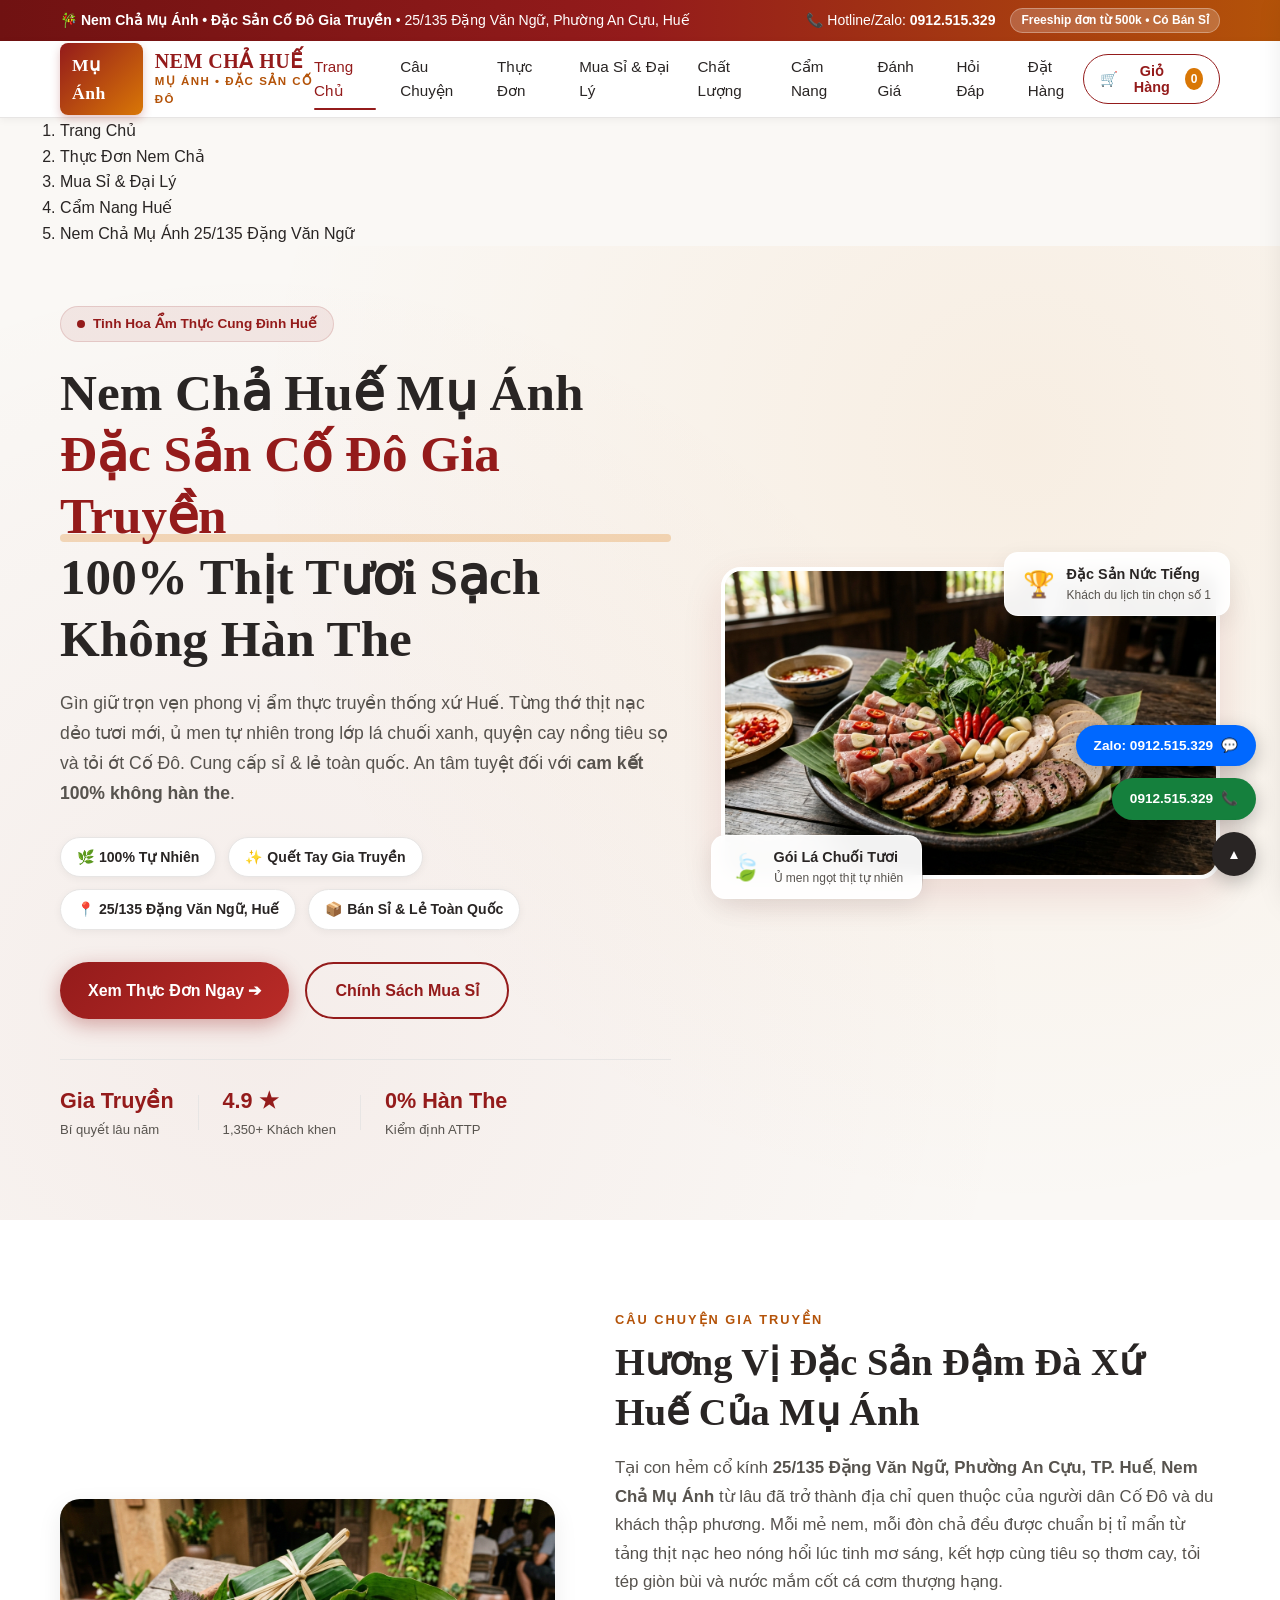
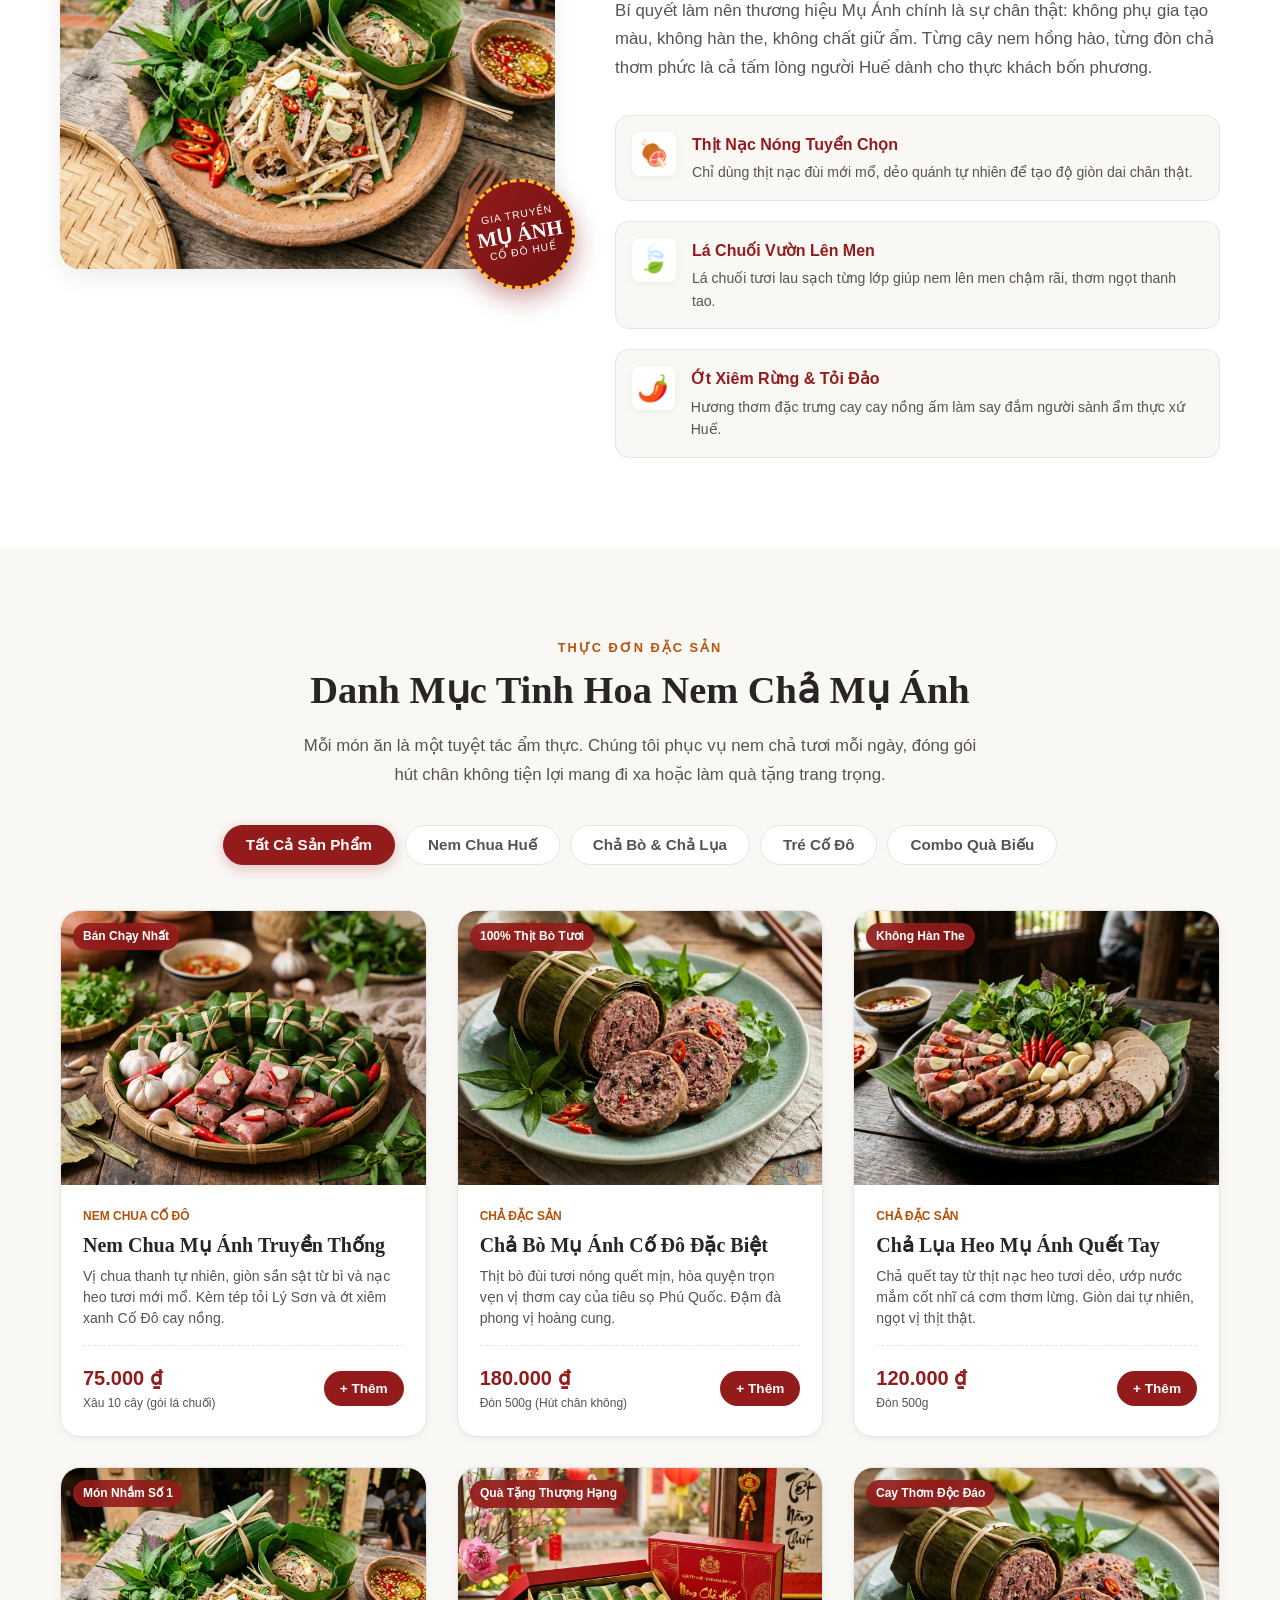
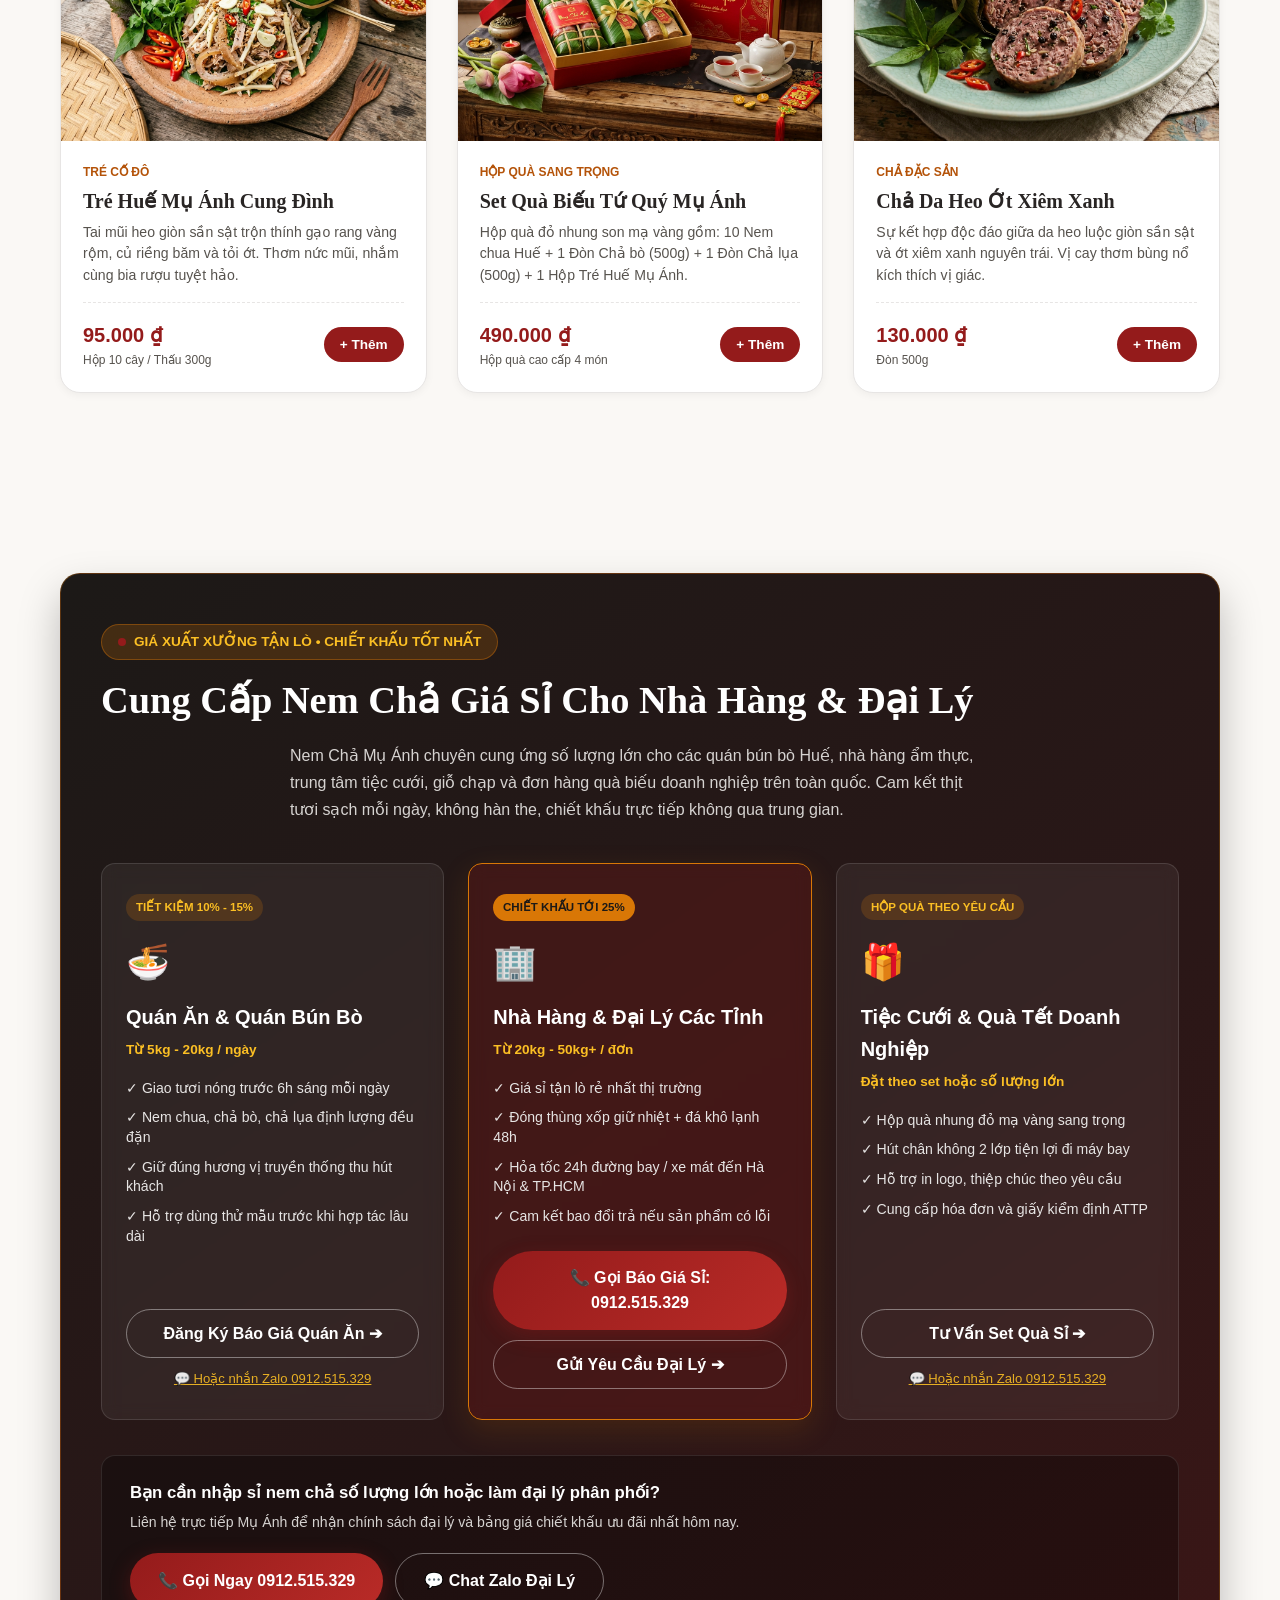
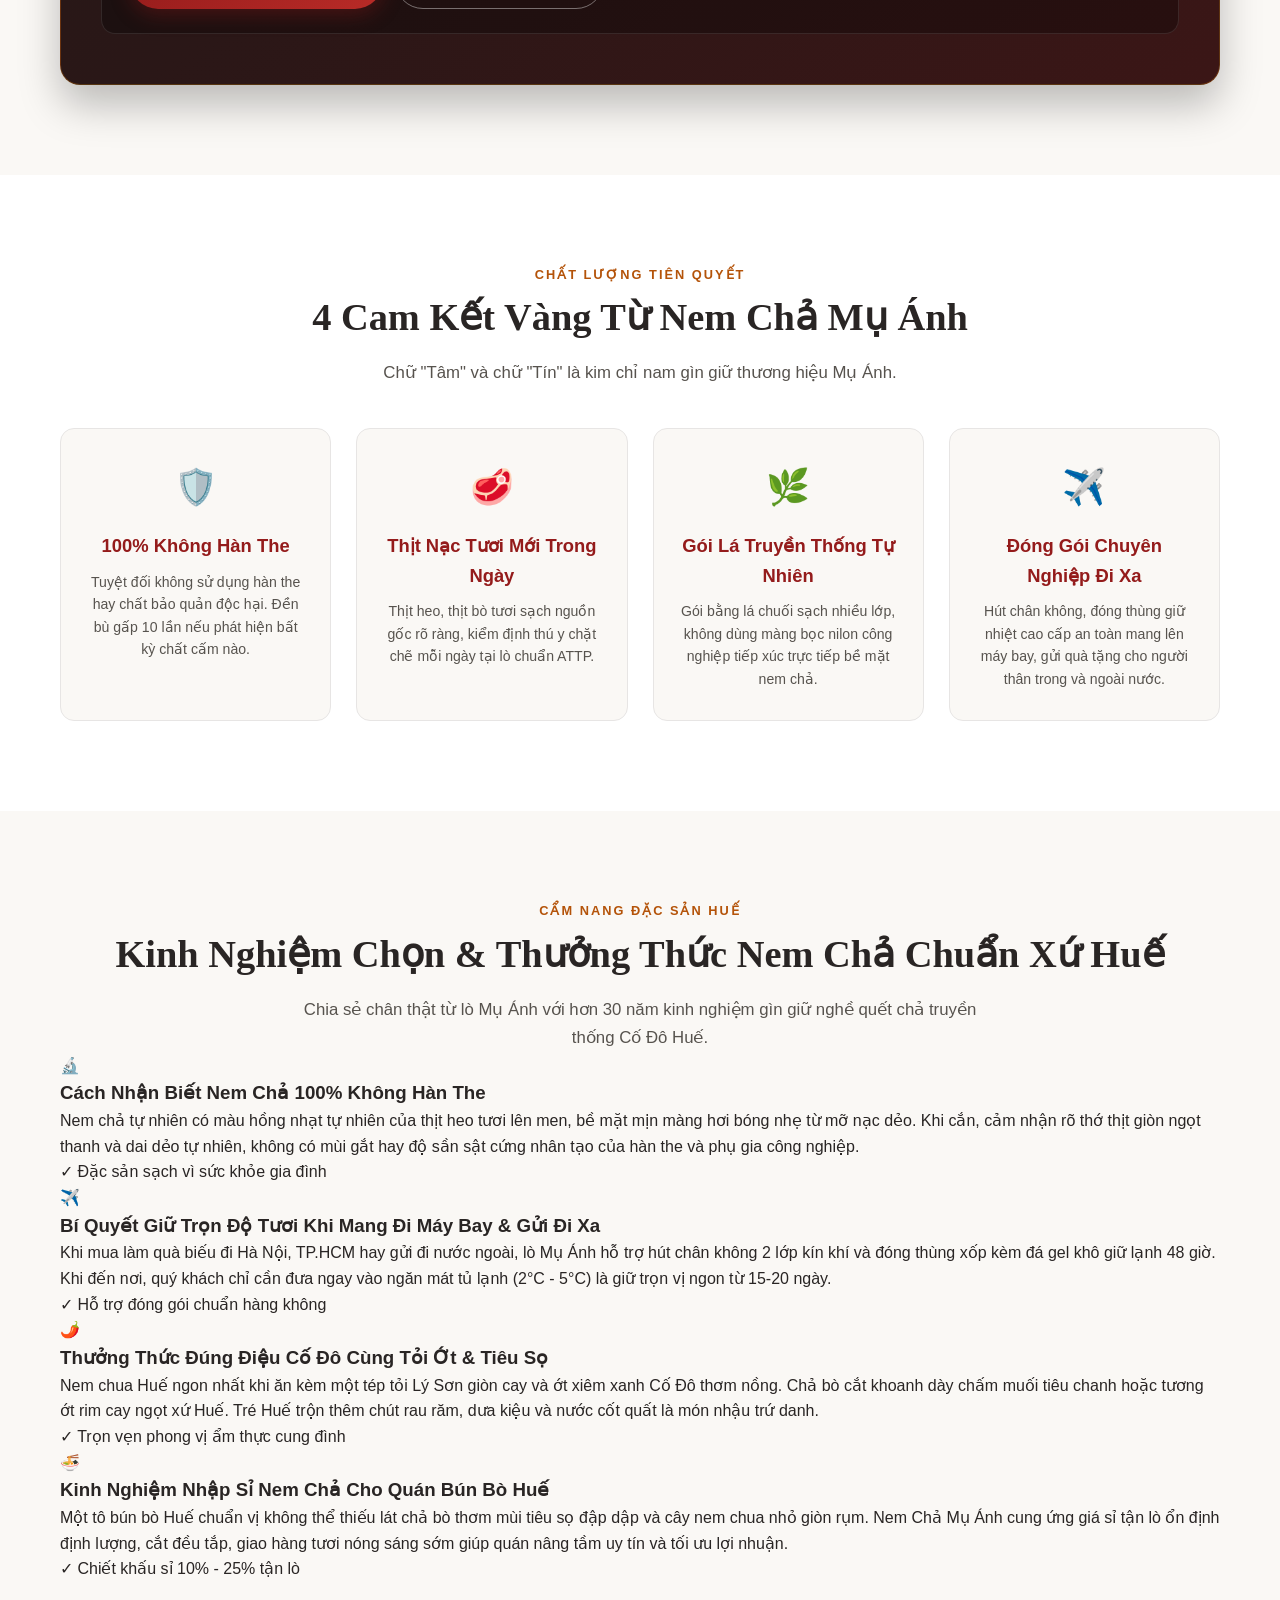
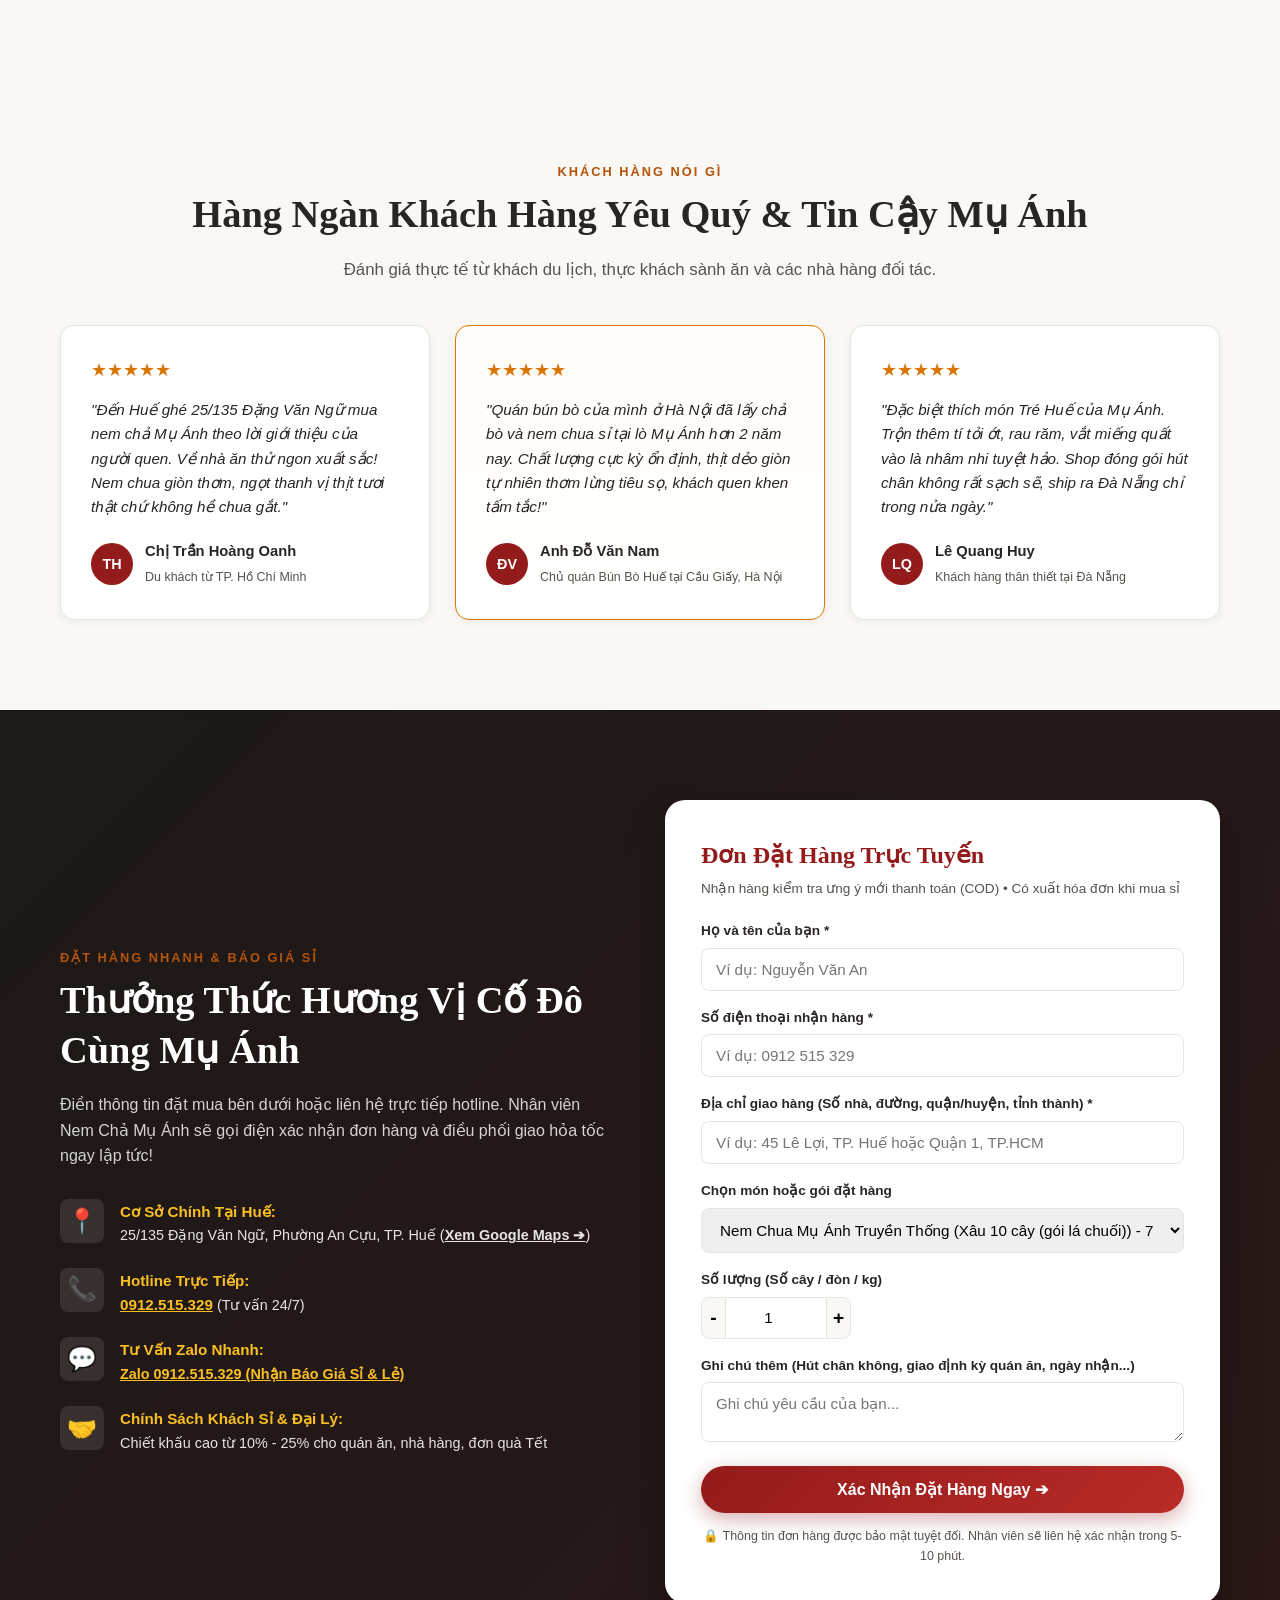
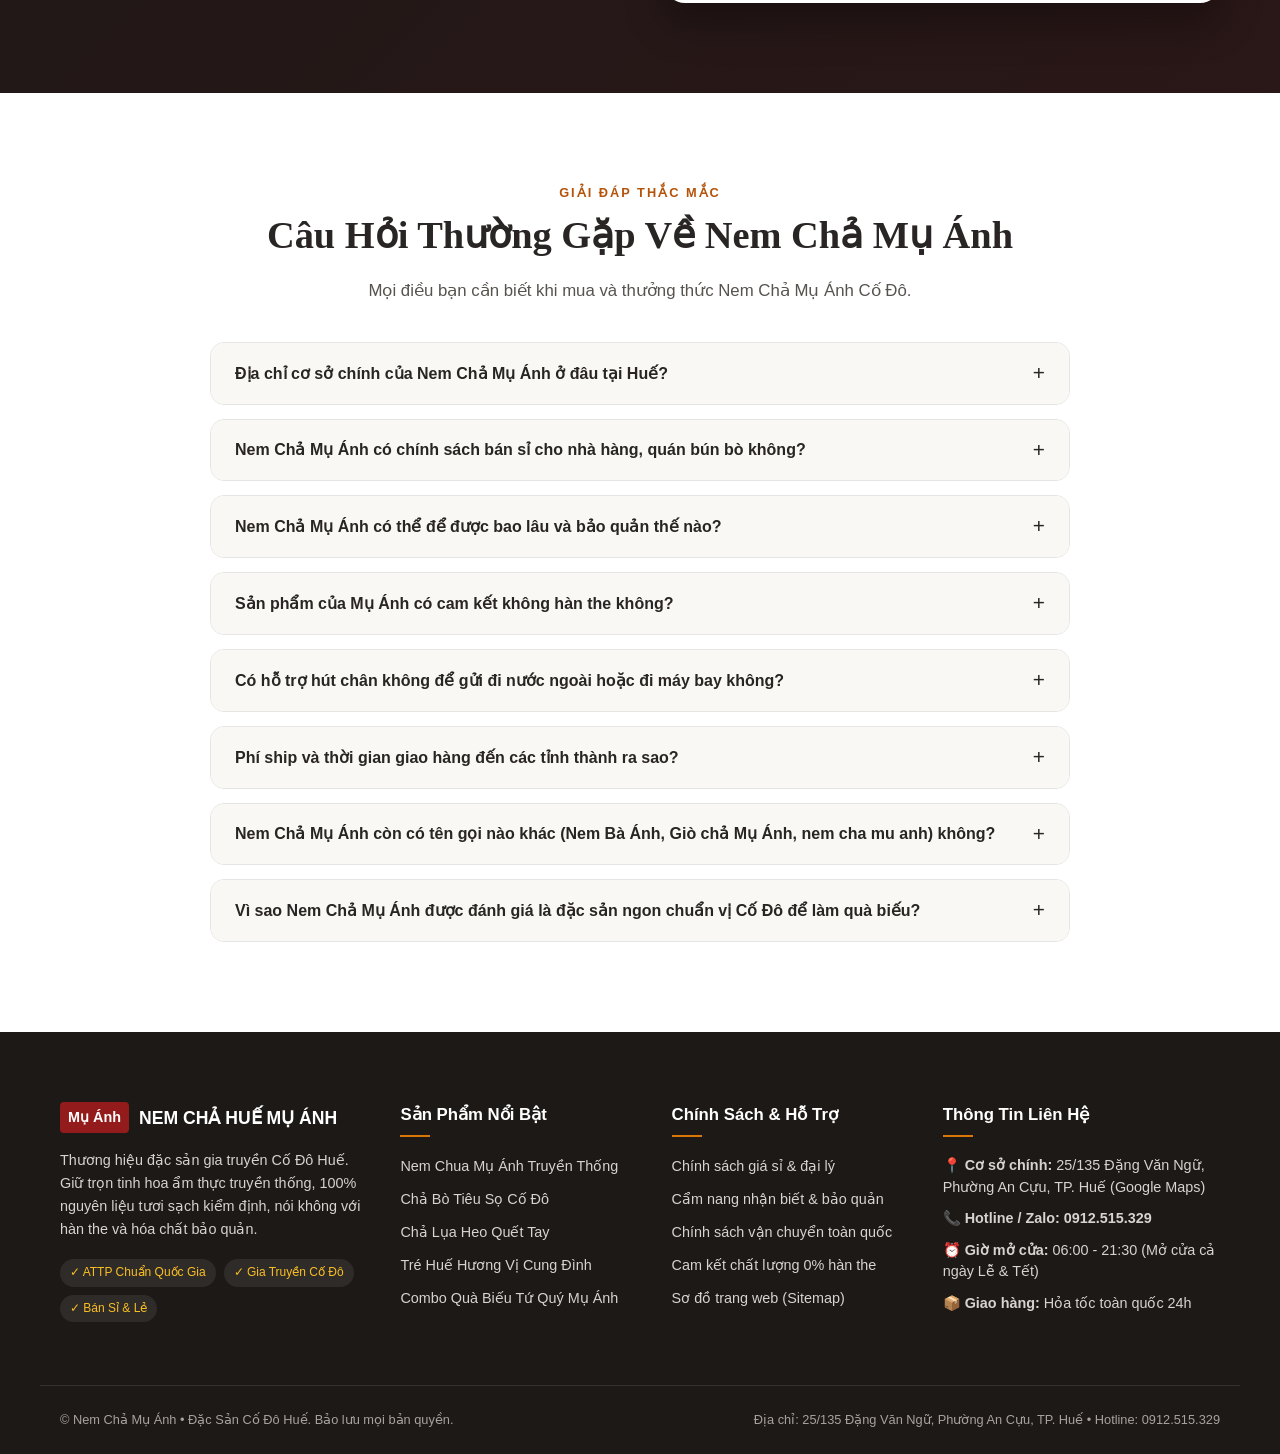
==== commit f0332502: "Cập nhật nội dung & giá sản phẩm (07/10/2026 10:17)" ====
--- a/index.html
+++ b/index.html
@@ -5,38 +5,59 @@
   <meta name="viewport" content="width=device-width, initial-scale=1.0">
   
   <!-- Configuration -->
-  <meta http-equiv="Content-Security-Policy" content="default-src 'self' https: data: 'unsafe-inline' 'unsafe-eval'; connect-src 'self' https://formsubmit.co; img-src 'self' data: https:; font-src 'self' https://fonts.gstatic.com; style-src 'self' 'unsafe-inline' https://fonts.googleapis.com;">
+  <meta http-equiv="Content-Security-Policy" content="default-src 'self' https: data: 'unsafe-inline' 'unsafe-eval'; connect-src 'self' https://formsubmit.co https://*.google-analytics.com https://*.analytics.google.com https://*.clarity.ms https://c.bing.com https://*.bing.com https://cdn.counter.dev; img-src 'self' data: https:; font-src 'self' https://fonts.gstatic.com; style-src 'self' 'unsafe-inline' https://fonts.googleapis.com; script-src 'self' 'unsafe-inline' 'unsafe-eval' https://www.googletagmanager.com https://*.google-analytics.com https://www.clarity.ms https://scripts.clarity.ms https://*.clarity.ms https://cdn.counter.dev;">
   <meta http-equiv="X-Content-Type-Options" content="nosniff">
   <meta http-equiv="X-Frame-Options" content="DENY">
   <meta name="referrer" content="strict-origin-when-cross-origin">
+
+  <!-- Analytics Container Hook -->
+  <script>
+    window.dataLayer = window.dataLayer || [];
+    function gtag(){dataLayer.push(arguments);}
+    gtag('js', new Date());
+  </script>
+
+  <!-- Microsoft Clarity (Heatmaps & Session Recordings) -->
+  <script type="text/javascript">
+    (function(c,l,a,r,i,t,y){
+        c[a]=c[a]||function(){(c[a].q=c[a].q||[]).push(arguments)};
+        t=l.createElement(r);t.async=1;t.src="https://www.clarity.ms/tag/"+i;
+        y=l.getElementsByTagName(r)[0];y.parentNode.insertBefore(t,y);
+    })(window, document, "clarity", "script", "ytppwce7mc");
+  </script>
   
   <!-- Primary Meta Tags -->
-  <title>Nem Chả Mụ Ánh | Đặc Sản Cố Đô Gia Truyền - 25/135 Đặng Văn Ngữ, Huế</title>
-  <meta name="title" content="Nem Chả Mụ Ánh (Nem Cha Mu Anh) | Đặc Sản Huế Gia Truyền - 25/135 Đặng Văn Ngữ">
-  <meta name="description" content="Nem Chả Mụ Ánh (Nem Cha Mu Anh / Nem Bà Ánh) - Đặc sản Huế gia truyền tại 25/135 Đặng Văn Ngữ, An Cựu, TP. Huế. Chuyên Nem chua Huế, Chả bò tiêu sọ, Giò lụa quết tay, Tré Cố Đô. Cung cấp sỉ lẻ, giao toàn quốc. Cam kết sạch 100% ko hàn the. Hotline: 0912.515.329.">
-  <meta name="keywords" content="nem chả mụ ánh, nem cha mu anh, nem chua mụ ánh, nem chua mu anh, chả bò mụ ánh, cha bo mu anh, giò chả mụ ánh, gio cha mu anh, nem bà ánh, nem ba anh, nem mụ ánh huế, nem mu anh hue, nem chả mụ ánh đặng văn ngữ, nem cha mu anh dang van ngu, chả bò huế ngon, cha bo hue ngon, tré huế, tre hue, ché huế, giò bò huế, gio bo hue, giò lụa huế, gio lua hue, nem chả sỉ lẻ, mua sỉ nem chả huế, đại lý nem chả huế, quán nem chả ngon nhức nách ở huế, đặc sản huế làm quà biếu, nem chả sạch ko hàn the, nem cha k han the, mua nem chả huế ở đâu uy tín, review nem chả mụ ánh">
+  <title>Nem Chả Mụ Ánh Huế | Đặc Sản Cố Đô Gia Truyền 100% Không Hàn The - 25/135 Đặng Văn Ngữ</title>
+  <meta name="title" content="Nem Chả Mụ Ánh (Nem Cha Mu Anh) | Đặc Sản Huế Gia Truyền 100% Thịt Tươi Sạch - 25/135 Đặng Văn Ngữ">
+  <meta name="description" content="Nem Chả Mụ Ánh (Nem Cha Mu Anh / Nem Bà Ánh) - Đặc sản Huế gia truyền tại 25/135 Đặng Văn Ngữ, An Cựu, TP. Huế. Chuyên Nem chua Huế, Chả bò tiêu sọ, Giò lụa quết tay, Tré Cố Đô. Cung cấp sỉ lẻ, giao toàn quốc. Cam kết sạch 100% không hàn the. Đóng thùng xốp đi máy bay an toàn 48h. Hotline/Zalo: 0912.515.329.">
+  <meta name="keywords" content="nem chả mụ ánh, nem cha mu anh, nem chả huế mụ ánh, nem chua mụ ánh, nem chua mu anh, chả bò mụ ánh, cha bo mu anh, giò chả mụ ánh, gio cha mu anh, nem bà ánh, nem ba anh, nem mụ ánh huế, nem mu anh hue, nem chả mụ ánh đặng văn ngữ, nem cha mu anh dang van ngu, chả bò huế ngon, cha bo hue ngon, tré huế, tre hue, giò bò huế, gio bo hue, giò lụa huế, gio lua hue, mua sỉ nem chả huế, sỉ nem chả quán bún bò, địa chỉ mua nem chả huế làm quà, lò nem chả ngon ở huế, nem chả 25/135 đặng văn ngữ, đặc sản huế làm quà biếu, nem chả sạch không hàn the, nem cha k han the, nem chả mụ ánh có ngon không, review nem chả mụ ánh">
   <meta name="author" content="Nem Chả Mụ Ánh">
   <meta name="robots" content="index, follow, max-image-preview:large, max-snippet:-1, max-video-preview:-1">
   
-  <!-- Location Meta Tags -->
+  <!-- Search Console & Webmaster Verification Hooks -->
+  <meta name="google-site-verification" content="google-site-verification-token">
+  <meta name="msvalidate.01" content="bing-webmaster-verification-token">
+
+  <!-- Location Meta Tags (Local SEO Signals) -->
   <meta name="geo.region" content="VN-26">
-  <meta name="geo.placename" content="Phường An Cựu, Thành phố Huế">
+  <meta name="geo.placename" content="Phường An Cựu, Thành phố Huế, Thừa Thiên Huế">
   <meta name="geo.position" content="16.4526;107.5991">
   <meta name="ICBM" content="16.4526, 107.5991">
 
   <!-- Open Graph / Facebook -->
   <meta property="og:type" content="website">
   <meta property="og:url" content="https://nemchahue.github.io/">
-  <meta property="og:title" content="Nem Chả Mụ Ánh (Nem Cha Mu Anh) | Đặc Sản Cố Đô Gia Truyền - 100% Thịt Tươi Sạch">
-  <meta property="og:description" content="Nem chua, Chả bò, Tré Huế gia truyền Mụ Ánh (Nem Bà Ánh). Cung cấp sỉ & lẻ toàn quốc. 100% thịt tươi sạch, không hàn the. 25/135 Đặng Văn Ngữ, An Cựu, TP. Huế. Hotline: 0912.515.329.">
+  <meta property="og:title" content="Nem Chả Mụ Ánh Huế | Đặc Sản Cố Đô Gia Truyền - 100% Thịt Tươi Sạch">
+  <meta property="og:description" content="Nem chua, Chả bò tiêu sọ, Tré Huế gia truyền Mụ Ánh (Nem Bà Ánh). Cung cấp sỉ & lẻ toàn quốc. 100% thịt tươi sạch, không hàn the. Đóng gói hút chân không đi máy bay. 25/135 Đặng Văn Ngữ, An Cựu, TP. Huế. Hotline: 0912.515.329.">
   <meta property="og:image" content="https://nemchahue.github.io/assets/images/hero.jpg">
+  <meta property="og:image:alt" content="Mẹt nem chả Huế gia truyền Mụ Ánh 100% thịt tươi sạch">
   <meta property="og:locale" content="vi_VN">
   <meta property="og:site_name" content="Nem Chả Mụ Ánh">
 
   <!-- Twitter Card -->
   <meta name="twitter:card" content="summary_large_image">
-  <meta name="twitter:title" content="Nem Chả Mụ Ánh | Đặc Sản Cố Đô Gia Truyền">
-  <meta name="twitter:description" content="Nem chua, Chả bò, Tré Huế Mụ Ánh. Cung cấp sỉ lẻ toàn quốc. 100% ko hàn the. Hotline: 0912.515.329">
+  <meta name="twitter:title" content="Nem Chả Mụ Ánh Huế | Đặc Sản Cố Đô Gia Truyền">
+  <meta name="twitter:description" content="Nem chua, Chả bò, Tré Huế Mụ Ánh. Cung cấp sỉ lẻ toàn quốc. 100% không hàn the. Hotline: 0912.515.329">
   <meta name="twitter:image" content="https://nemchahue.github.io/assets/images/hero.jpg">
 
   <!-- Reference Links -->
@@ -44,14 +65,14 @@
   <link rel="canonical" href="https://nemchahue.github.io/">
   <link rel="icon" type="image/svg+xml" href="data:image/svg+xml,<svg xmlns='http://www.w3.org/2000/svg' viewBox='0 0 100 100'><text y='.9em' font-size='90'>🎋</text></svg>">
 
-  <!-- Fonts -->
+  <!-- Fonts & Resource Hints -->
   <link rel="preconnect" href="https://fonts.googleapis.com">
   <link rel="preconnect" href="https://fonts.gstatic.com" crossorigin>
   <link href="https://fonts.googleapis.com/css2?family=Be+Vietnam+Pro:wght@300;400;500;600;700;800&family=Playfair+Display:ital,wght@0,600;0,700;0,800;1,600&display=swap" rel="stylesheet">
   
   <link rel="stylesheet" href="styles.css">
 
-  <!-- Structured Data -->
+  <!-- Comprehensive Schema.org Structured Data (Google Rich Snippets & Bing Webmaster Validated) -->
   <script type="application/ld+json">
   {
     "@context": "https://schema.org",
@@ -77,17 +98,18 @@
           "Quán Mụ Ánh Huế",
           "Quan Mu Anh Hue",
           "Nem Chả Huế Mụ Ánh",
-          "Nem Cha Hue Mu Anh"
+          "Nem Cha Hue Mu Anh",
+          "Lò Nem Chả Mụ Ánh"
         ],
         "disambiguatingDescription": "Nem Chả Mụ Ánh (thường được tìm kiếm là Nem Cha Mu Anh, Nem Bà Ánh, Giò Chả Mụ Ánh) tại 25/135 Đặng Văn Ngữ, An Cựu, TP. Huế. Chuyên nem chua, chả bò, giò lụa, tré Huế sạch 100% không hàn the. Phân phối sỉ và lẻ toàn quốc.",
-        "description": "Thương hiệu Nem Chả Mụ Ánh (Nem Cha Mu Anh) sản xuất và phân phối đặc sản Nem chả Huế gia truyền nức tiếng Cố Đô. Chuyên nem chua Huế lên men tự nhiên, chả bò tiêu sọ bắp đùi tươi, chả lụa heo quết tay (giò lụa Huế), tré Huế cung đình. Cung cấp sỉ cho nhà hàng quán ăn. Địa chỉ: 25/135 Đặng Văn Ngữ, Phường An Cựu, Thành phố Huế.",
+        "description": "Thương hiệu Nem Chả Mụ Ánh (Nem Cha Mu Anh) sản xuất và phân phối đặc sản Nem chả Huế gia truyền nức tiếng Cố Đô. Chuyên nem chua Huế lên men tự nhiên trong lá chuối, chả bò tiêu sọ bắp đùi tươi nóng, chả lụa heo quết tay (giò lụa Huế), tré Huế cung đình. Cung cấp sỉ cho nhà hàng quán bún bò toàn quốc. Địa chỉ: 25/135 Đặng Văn Ngữ, Phường An Cựu, Thành phố Huế.",
         "url": "https://nemchahue.github.io/",
         "logo": "https://nemchahue.github.io/assets/images/nem-chua.jpg",
         "image": "https://nemchahue.github.io/assets/images/hero.jpg",
         "telephone": "+84912515329",
-        "priceRange": "60.000đ - 490.000đ",
-        "servesCuisine": "Vietnamese, Hue Cuisine",
-        "keywords": "nem chả mụ ánh, nem cha mu anh, nem bà ánh, nem ba anh, giò chả mụ ánh, gio cha mu anh, chả bò huế, cha bo hue, nem chua huế, nem chua hue, tré huế, tre hue, mua sỉ nem chả huế, 25/135 đặng văn ngữ, dang van ngu hue",
+        "priceRange": "75.000đ - 490.000đ",
+        "servesCuisine": ["Vietnamese", "Hue Cuisine", "Đặc Sản Huế"],
+        "keywords": "nem chả mụ ánh, nem cha mu anh, nem bà ánh, giò chả mụ ánh, chả bò huế, nem chua huế, tré huế, mua sỉ nem chả huế, 25/135 đặng văn ngữ, dang van ngu hue",
         "address": {
           "@type": "PostalAddress",
           "streetAddress": "25/135 Đặng Văn Ngữ, Phường An Cựu",
@@ -101,6 +123,15 @@
           "latitude": 16.4526,
           "longitude": 107.5991
         },
+        "hasMap": "https://www.google.com/maps/search/?api=1&query=25%2F135+Dang+Van+Ngu+An+Cuu+Hue",
+        "areaServed": [
+          "Thành phố Huế",
+          "Thừa Thiên Huế",
+          "Đà Nẵng",
+          "Hà Nội",
+          "Thành phố Hồ Chí Minh",
+          "Toàn quốc"
+        ],
         "openingHoursSpecification": [
           {
             "@type": "OpeningHoursSpecification",
@@ -117,7 +148,52 @@
           "worstRating": "1"
         },
         "hasMenu": "https://nemchahue.github.io/#menu",
-        "paymentAccepted": "Cash, Bank Transfer, MoMo, ZaloPay, COD"
+        "paymentAccepted": "Cash, Bank Transfer, COD",
+        "potentialAction": {
+          "@type": "OrderAction",
+          "target": "https://nemchahue.github.io/#order"
+        }
+      },
+      {
+        "@type": "WebSite",
+        "@id": "https://nemchahue.github.io/#website",
+        "url": "https://nemchahue.github.io/",
+        "name": "Nem Chả Mụ Ánh",
+        "description": "Website chính thức đặc sản Nem Chả Mụ Ánh Huế gia truyền 100% không hàn the",
+        "inLanguage": "vi-VN",
+        "publisher": {
+          "@id": "https://nemchahue.github.io/#store"
+        }
+      },
+      {
+        "@type": "BreadcrumbList",
+        "@id": "https://nemchahue.github.io/#breadcrumbs",
+        "itemListElement": [
+          {
+            "@type": "ListItem",
+            "position": 1,
+            "name": "Trang Chủ",
+            "item": "https://nemchahue.github.io/"
+          },
+          {
+            "@type": "ListItem",
+            "position": 2,
+            "name": "Thực Đơn Đặc Sản",
+            "item": "https://nemchahue.github.io/#menu"
+          },
+          {
+            "@type": "ListItem",
+            "position": 3,
+            "name": "Mua Sỉ & Đại Lý",
+            "item": "https://nemchahue.github.io/#wholesale"
+          },
+          {
+            "@type": "ListItem",
+            "position": 4,
+            "name": "Cẩm Nang Nem Chả",
+            "item": "https://nemchahue.github.io/#guide"
+          }
+        ]
       },
       {
         "@type": "ItemList",
@@ -128,12 +204,15 @@
             "position": 1,
             "name": "Nem Chua Mụ Ánh Truyền Thống",
             "image": "https://nemchahue.github.io/assets/images/nem-chua.jpg",
-            "description": "Nem chua Huế Mụ Ánh gói lá chuối tự nhiên, kèm tỏi Lý Sơn và ớt xiêm xanh Cố Đô. Giòn thanh thơm ngọt từ thịt tươi.",
+            "description": "Nem chua Huế Mụ Ánh gói lá chuối tự nhiên, kèm tỏi Lý Sơn và ớt xiêm xanh Cố Đô. Giòn thanh thơm ngọt từ thịt tươi mới mổ, 100% không hàn the.",
+            "sku": "NEM-CHUA-MA",
+            "brand": { "@type": "Brand", "name": "Nem Chả Mụ Ánh" },
             "offers": {
               "@type": "Offer",
               "price": "75000",
               "priceCurrency": "VND",
-              "availability": "https://schema.org/InStock"
+              "availability": "https://schema.org/InStock",
+              "url": "https://nemchahue.github.io/#menu"
             }
           },
           {
@@ -141,39 +220,89 @@
             "position": 2,
             "name": "Chả Bò Mụ Ánh Cố Đô Đặc Biệt",
             "image": "https://nemchahue.github.io/assets/images/cha-bo.jpg",
-            "description": "100% thịt bắp bò tươi quết mịn, hòa quyện trọn vẹn tiêu sọ Phú Quốc cay thơm nồng ấm. Không pha bột, không hàn the.",
+            "description": "100% thịt bắp bò tươi quết mịn, hòa quyện trọn vẹn tiêu sọ Phú Quốc cay thơm nồng ấm. Không pha bột, không hàn the. Đòn 500g hút chân không.",
+            "sku": "CHA-BO-MA",
+            "brand": { "@type": "Brand", "name": "Nem Chả Mụ Ánh" },
             "offers": {
               "@type": "Offer",
               "price": "180000",
               "priceCurrency": "VND",
-              "availability": "https://schema.org/InStock"
+              "availability": "https://schema.org/InStock",
+              "url": "https://nemchahue.github.io/#menu"
             }
           },
           {
             "@type": "Product",
             "position": 3,
+            "name": "Chả Lụa Heo Mụ Ánh Quết Tay",
+            "image": "https://nemchahue.github.io/assets/images/hero.jpg",
+            "description": "Chả quết tay từ thịt nạc heo tươi dẻo nóng, ướp nước mắm cốt nhĩ cá cơm thơm lừng. Giòn dai tự nhiên, ngọt vị thịt thật.",
+            "sku": "CHA-LUA-MA",
+            "brand": { "@type": "Brand", "name": "Nem Chả Mụ Ánh" },
+            "offers": {
+              "@type": "Offer",
+              "price": "120000",
+              "priceCurrency": "VND",
+              "availability": "https://schema.org/InStock",
+              "url": "https://nemchahue.github.io/#menu"
+            }
+          },
+          {
+            "@type": "Product",
+            "position": 4,
             "name": "Tré Huế Mụ Ánh Cung Đình",
             "image": "https://nemchahue.github.io/assets/images/tre-hue.jpg",
-            "description": "Đặc sản Tré làm từ thịt đầu heo, tai heo giòn sần sật trộn thính gạo rang vàng, củ riềng và tỏi ớt thơm lừng.",
+            "description": "Đặc sản Tré làm từ thịt tai mũi heo giòn sần sật trộn thính gạo rang vàng, củ riềng băm và tỏi ớt thơm lừng phong vị Cố Đô.",
+            "sku": "TRE-HUE-MA",
+            "brand": { "@type": "Brand", "name": "Nem Chả Mụ Ánh" },
             "offers": {
               "@type": "Offer",
               "price": "95000",
               "priceCurrency": "VND",
-              "availability": "https://schema.org/InStock"
+              "availability": "https://schema.org/InStock",
+              "url": "https://nemchahue.github.io/#menu"
             }
           },
           {
             "@type": "Product",
-            "position": 4,
+            "position": 5,
             "name": "Combo Quà Biếu Tứ Quý Mụ Ánh",
             "image": "https://nemchahue.github.io/assets/images/combo-qua-bieu.jpg",
-            "description": "Hộp quà biếu sang trọng gồm Nem chua, Chả bò, Chả lụa và Tré Huế Mụ Ánh hút chân không đóng hộp cao cấp.",
+            "description": "Hộp quà biếu sang trọng gồm Nem chua, Chả bò, Chả lụa và Tré Huế Mụ Ánh hút chân không đóng hộp cao cấp, thích hợp mang lên máy bay làm quà.",
+            "sku": "COMBO-TU-QUY-MA",
+            "brand": { "@type": "Brand", "name": "Nem Chả Mụ Ánh" },
             "offers": {
               "@type": "Offer",
               "price": "490000",
               "priceCurrency": "VND",
-              "availability": "https://schema.org/InStock"
+              "availability": "https://schema.org/InStock",
+              "url": "https://nemchahue.github.io/#menu"
             }
+          }
+        ]
+      },
+      {
+        "@type": "HowTo",
+        "name": "Cách bảo quản nem chả Huế khi mang đi máy bay hoặc gửi đi xa an toàn 48h",
+        "description": "Hướng dẫn chi tiết từ lò Nem Chả Mụ Ánh cách bảo quản nem chua, chả bò, tré Huế hút chân không khi di chuyển đường dài hoặc làm quà biếu.",
+        "step": [
+          {
+            "@type": "HowToStep",
+            "position": 1,
+            "name": "Hút chân không 2 lớp tại lò",
+            "text": "Yêu cầu cơ sở đóng gói túi hút chân không 2 lớp kín khí để ngăn mùi thực phẩm và vi khuẩn xâm nhập trong quá trình di chuyển."
+          },
+          {
+            "@type": "HowToStep",
+            "position": 2,
+            "name": "Đóng thùng xốp giữ nhiệt kèm đá gel",
+            "text": "Xếp nem chả vào thùng xốp giữ nhiệt chuyên dụng, chèn đá gel khô an toàn 48h đáp ứng quy định hành lý hàng không."
+          },
+          {
+            "@type": "HowToStep",
+            "position": 3,
+            "name": "Bảo quản trong tủ lạnh khi đến nơi",
+            "text": "Mở thùng xốp, chuyển ngay nem chua đã lên men chín và chả bò vào ngăn mát tủ lạnh (2°C - 5°C) để giữ trọn vị giòn ngọt tươi mới."
           }
         ]
       },
@@ -210,6 +339,22 @@
             "acceptedAnswer": {
               "@type": "Answer",
               "text": "Nem chua để nhiệt độ phòng lên men từ 2-3 ngày, sau khi chua vừa ý để ngăn mát tủ lạnh (2-5°C) dùng ngon trong 15-20 ngày. Chả bò và chả lụa để ngăn mát 7-10 ngày, bảo quản ngăn đông đến 45 ngày."
+            }
+          },
+          {
+            "@type": "Question",
+            "name": "Có hỗ trợ hút chân không mang lên máy bay đi Hà Nội, TP.HCM hoặc ra nước ngoài không?",
+            "acceptedAnswer": {
+              "@type": "Answer",
+              "text": "Có! Cơ sở có sẵn máy hút chân không 2 lớp và thùng xốp giữ nhiệt kèm đá gel chuyên dụng, đáp ứng 100% tiêu chuẩn hành lý ký gửi hàng không nội địa và quốc tế an toàn trong 48 giờ."
+            }
+          },
+          {
+            "@type": "Question",
+            "name": "Nem Chả Mụ Ánh có tên gọi nào khác không (Nem Bà Ánh, Giò chả Mụ Ánh, nem cha mu anh)?",
+            "acceptedAnswer": {
+              "@type": "Answer",
+              "text": "Người dân xứ Huế gọi thân quen là Nem Chả Mụ Ánh. Khách miền Bắc và miền Nam thường gọi là Nem Chả Bà Ánh, Giò Chả Mụ Ánh hay Giò Bò Mụ Ánh (nem cha mu anh, nem ba anh). Tất cả đều là cơ sở chính gốc tại 25/135 Đặng Văn Ngữ, An Cựu, Huế."
             }
           }
         ]
@@ -248,6 +393,7 @@
         <a href="#menu" class="nav-link">Thực Đơn</a>
         <a href="#wholesale" class="nav-link">Mua Sỉ & Đại Lý</a>
         <a href="#commitments" class="nav-link">Chất Lượng</a>
+        <a href="#guide" class="nav-link">Cẩm Nang</a>
         <a href="#reviews" class="nav-link">Đánh Giá</a>
         <a href="#faq" class="nav-link">Hỏi Đáp</a>
         <a href="#order" class="nav-link">Đặt Hàng</a>
@@ -266,6 +412,19 @@
     </div>
   </header>
 
+  <!-- Breadcrumb Navigation for SEO & UX -->
+  <nav class="breadcrumb-nav" aria-label="Đường dẫn trang (Breadcrumb)">
+    <div class="container">
+      <ol class="breadcrumb-list">
+        <li class="breadcrumb-item"><a href="#">Trang Chủ</a></li>
+        <li class="breadcrumb-item"><a href="#menu">Thực Đơn Nem Chả</a></li>
+        <li class="breadcrumb-item"><a href="#wholesale">Mua Sỉ & Đại Lý</a></li>
+        <li class="breadcrumb-item"><a href="#guide">Cẩm Nang Huế</a></li>
+        <li class="breadcrumb-item active" aria-current="page">Nem Chả Mụ Ánh 25/135 Đặng Văn Ngữ</li>
+      </ol>
+    </div>
+  </nav>
+
   <main>
     <!-- Hero Section -->
     <section class="hero-section" id="hero">
@@ -275,9 +434,9 @@
             <span class="pulse-dot"></span> Tinh Hoa Ẩm Thực Cung Đình Huế
           </div>
           <h1 class="hero-title">
-            Đặc Sản Cố Đô <br>
-            <span class="highlight-text">Nem Chả Gia Truyền</span> <br>
-            Mụ Ánh
+            Nem Chả Huế Mụ Ánh <br>
+            <span class="highlight-text">Đặc Sản Cố Đô Gia Truyền</span> <br>
+            100% Thịt Tươi Sạch Không Hàn The
           </h1>
           <p class="hero-description">
             Gìn giữ trọn vẹn phong vị ẩm thực truyền thống xứ Huế. Từng thớ thịt nạc dẻo tươi mới, 
@@ -317,7 +476,7 @@
 
         <div class="hero-visual">
           <div class="visual-wrapper">
-            <img src="assets/images/hero.jpg" alt="Mẹt Nem Chả Mụ Ánh truyền thống" class="hero-img" loading="eager">
+            <img src="assets/images/hero.jpg" alt="Mẹt Nem Chả Mụ Ánh truyền thống" class="hero-img" loading="eager" width="600" height="450" fetchpriority="high" decoding="async">
             <div class="floating-tag tag-top">
               <span class="tag-icon">🏆</span>
               <div>
@@ -342,7 +501,7 @@
       <div class="container about-grid">
         <div class="about-images-col">
           <div class="about-card-banner">
-            <img src="assets/images/tre-hue.jpg" alt="Tré Huế và Nem Chả chế biến thủ công Mụ Ánh" loading="lazy">
+            <img src="assets/images/tre-hue.jpg" alt="Tré Huế và Nem Chả chế biến thủ công Mụ Ánh" loading="lazy" width="540" height="400" decoding="async">
             <div class="stamp-badge">
               <span>GIA TRUYỀN</span>
               <strong>MỤ ÁNH</strong>
@@ -535,6 +694,65 @@
       </div>
     </section>
 
+    <!-- Helpful Content / Guide Section: Search Intent & Topical Authority -->
+    <section class="section guide-section" id="guide">
+      <div class="container">
+        <div class="section-header text-center">
+          <div class="section-tag">CẨM NANG ĐẶC SẢN HUẾ</div>
+          <h2 class="section-title">Kinh Nghiệm Chọn & Thưởng Thức Nem Chả Chuẩn Xứ Huế</h2>
+          <p class="section-desc max-w-700">
+            Chia sẻ chân thật từ lò Mụ Ánh với hơn 30 năm kinh nghiệm gìn giữ nghề quết chả truyền thống Cố Đô Huế.
+          </p>
+        </div>
+
+        <div class="guide-grid">
+          <article class="guide-card">
+            <div class="guide-card-icon">🔬</div>
+            <h3>Cách Nhận Biết Nem Chả 100% Không Hàn The</h3>
+            <p>
+              Nem chả tự nhiên có màu hồng nhạt tự nhiên của thịt heo tươi lên men, bề mặt mịn màng hơi bóng nhẹ từ mỡ nạc dẻo. Khi cắn, cảm nhận rõ thớ thịt giòn ngọt thanh và dai dẻo tự nhiên, không có mùi gắt hay độ sần sật cứng nhân tạo của hàn the và phụ gia công nghiệp.
+            </p>
+            <div class="guide-card-footer">
+              <span>✓ Đặc sản sạch vì sức khỏe gia đình</span>
+            </div>
+          </article>
+
+          <article class="guide-card">
+            <div class="guide-card-icon">✈️</div>
+            <h3>Bí Quyết Giữ Trọn Độ Tươi Khi Mang Đi Máy Bay & Gửi Đi Xa</h3>
+            <p>
+              Khi mua làm quà biếu đi Hà Nội, TP.HCM hay gửi đi nước ngoài, lò Mụ Ánh hỗ trợ hút chân không 2 lớp kín khí và đóng thùng xốp kèm đá gel khô giữ lạnh 48 giờ. Khi đến nơi, quý khách chỉ cần đưa ngay vào ngăn mát tủ lạnh (2°C - 5°C) là giữ trọn vị ngon từ 15-20 ngày.
+            </p>
+            <div class="guide-card-footer">
+              <span>✓ Hỗ trợ đóng gói chuẩn hàng không</span>
+            </div>
+          </article>
+
+          <article class="guide-card">
+            <div class="guide-card-icon">🌶️</div>
+            <h3>Thưởng Thức Đúng Điệu Cố Đô Cùng Tỏi Ớt & Tiêu Sọ</h3>
+            <p>
+              Nem chua Huế ngon nhất khi ăn kèm một tép tỏi Lý Sơn giòn cay và ớt xiêm xanh Cố Đô thơm nồng. Chả bò cắt khoanh dày chấm muối tiêu chanh hoặc tương ớt rim cay ngọt xứ Huế. Tré Huế trộn thêm chút rau răm, dưa kiệu và nước cốt quất là món nhậu trứ danh.
+            </p>
+            <div class="guide-card-footer">
+              <span>✓ Trọn vẹn phong vị ẩm thực cung đình</span>
+            </div>
+          </article>
+
+          <article class="guide-card">
+            <div class="guide-card-icon">🍜</div>
+            <h3>Kinh Nghiệm Nhập Sỉ Nem Chả Cho Quán Bún Bò Huế</h3>
+            <p>
+              Một tô bún bò Huế chuẩn vị không thể thiếu lát chả bò thơm mùi tiêu sọ đập dập và cây nem chua nhỏ giòn rụm. Nem Chả Mụ Ánh cung ứng giá sỉ tận lò ổn định định lượng, cắt đều tắp, giao hàng tươi nóng sáng sớm giúp quán nâng tầm uy tín và tối ưu lợi nhuận.
+            </p>
+            <div class="guide-card-footer">
+              <span>✓ Chiết khấu sỉ 10% - 25% tận lò</span>
+            </div>
+          </article>
+        </div>
+      </div>
+    </section>
+
     <!-- Customer Reviews -->
     <section class="section reviews-section" id="reviews">
       <div class="container">
@@ -610,7 +828,7 @@
                 <span class="icon">📍</span>
                 <div>
                   <strong>Cơ Sở Chính Tại Huế:</strong>
-                  <p>25/135 Đặng Văn Ngữ, Phường An Cựu, TP. Huế</p>
+                  <p>25/135 Đặng Văn Ngữ, Phường An Cựu, TP. Huế (<a href="https://maps.google.com/?q=25/135+Đặng+Văn+Ngữ+An+Cựu+Huế" target="_blank" rel="noopener" style="color:var(--accent); text-decoration:underline; font-weight:600;">Xem Google Maps ➔</a>)</p>
                 </div>
               </div>
               <div class="contact-row">
@@ -693,6 +911,8 @@
                 <label for="order-note">Ghi chú thêm (Hút chân không, giao định kỳ quán ăn, ngày nhận...)</label>
                 <textarea id="order-note" name="ghi_chu_don_hang" rows="2" maxlength="500" placeholder="Ghi chú yêu cầu của bạn..."></textarea>
               </div>
+
+              <div class="form-draft-notice" id="form-draft-notice" style="display:none; margin: 10px 0; font-size: 0.85rem; color: #047857; background: #ecfdf5; border: 1px solid #a7f3d0; border-radius: 6px; padding: 8px 12px;"></div>
 
               <button type="submit" class="btn btn-primary btn-block" id="submit-order-btn">
                 <span class="btn-submit-text">Xác Nhận Đặt Hàng Ngay ➔</span>
@@ -861,6 +1081,91 @@
       </div>
       <div class="modal-footer">
         <button class="btn btn-primary btn-block" id="modal-close-btn">Đã Hiểu & Quay Lại</button>
+      </div>
+    </div>
+  </div>
+
+  <!-- Private Admin Analytics Dashboard Modal (Open via #analytics or Ctrl+Shift+A) -->
+  <div class="modal-overlay" id="analytics-modal">
+    <div class="modal-content analytics-modal-content">
+      <div class="modal-header">
+        <span class="modal-success-icon">📊</span>
+        <div>
+          <h3 style="margin:0; font-size:1.15rem; color:var(--primary);">Trung Tâm Phân Tích & Dữ Liệu Khách Hàng</h3>
+          <p style="margin:2px 0 0 0; font-size:0.78rem; color:var(--text-muted);">Thu thập hành vi, nguồn khách và leads miễn phí (Zero Server Cost)</p>
+        </div>
+      </div>
+      <div class="modal-body">
+        <!-- Core Metrics Grid (6 Boxes) -->
+        <div class="analytics-grid" id="analytics-grid-metrics">
+          <div class="analytics-metric-box">
+            <strong id="stat-views">0</strong>
+            <span>Lượt Ghé Thăm</span>
+          </div>
+          <div class="analytics-metric-box">
+            <strong id="stat-hotline">0</strong>
+            <span>Gọi Hotline</span>
+          </div>
+          <div class="analytics-metric-box">
+            <strong id="stat-zalo">0</strong>
+            <span>Chat Zalo</span>
+          </div>
+          <div class="analytics-metric-box">
+            <strong id="stat-cart">0</strong>
+            <span>Thêm Vào Giỏ</span>
+          </div>
+          <div class="analytics-metric-box">
+            <strong id="stat-orders" style="color:#059669;">0</strong>
+            <span>Đơn Đã Chốt</span>
+          </div>
+          <div class="analytics-metric-box">
+            <strong id="stat-cvr" style="color:#d97706;">0%</strong>
+            <span>Tỉ Lệ Đặt Hàng</span>
+          </div>
+        </div>
+
+        <!-- Conversion Funnel Bar -->
+        <div class="analytics-card-section">
+          <h4 class="analytics-subheading">📈 Phễu Chuyển Đổi Thực Tế (Conversion Funnel)</h4>
+          <div class="funnel-steps" id="analytics-funnel-steps">
+            <!-- Populated by JS -->
+          </div>
+        </div>
+
+        <!-- Abandoned Leads Recovery -->
+        <div class="analytics-card-section">
+          <div style="display:flex; justify-content:space-between; align-items:center; margin-bottom:8px;">
+            <h4 class="analytics-subheading" style="margin:0;">🎯 SĐT Khách Bỏ Dở (Leads Đã Nhập Chưa Gửi Đơn)</h4>
+            <span id="abandoned-leads-badge" class="badge-count">0 số</span>
+          </div>
+          <div id="analytics-abandoned-list" class="abandoned-list">
+            <!-- Populated by JS -->
+          </div>
+        </div>
+
+        <!-- Session Intelligence & Attribution -->
+        <div class="analytics-card-section">
+          <h4 class="analytics-subheading">🔍 Dữ Liệu Phiên Duyệt Hiện Tại (Session Intelligence)</h4>
+          <div class="analytics-info-list" id="analytics-session-info">
+            <!-- Populated by JS -->
+          </div>
+        </div>
+
+        <!-- Google Sheets Webhook Integration -->
+        <div class="analytics-card-section">
+          <h4 class="analytics-subheading">📊 Tự Động Lưu Vào Google Sheets (100% Miễn Phí)</h4>
+          <p style="font-size:0.78rem; color:var(--text-muted); margin:4px 0 8px 0;">Dán URL Web App từ Google Apps Script để tự động xuất từng đơn hàng và lead vào file Google Sheet cá nhân:</p>
+          <div class="webhook-input-group" style="display:flex; gap:8px;">
+            <input type="url" id="sheets-webhook-input" placeholder="https://script.google.com/macros/s/.../exec" style="flex:1; padding:8px 10px; font-size:0.82rem; border:1px solid #cbd5e1; border-radius:4px;">
+            <button type="button" class="btn btn-outline" id="sheets-webhook-save-btn" style="padding:8px 14px; font-size:0.82rem; white-space:nowrap;">Lưu URL</button>
+          </div>
+          <div id="webhook-status-msg" style="font-size:0.75rem; margin-top:4px; color:#059669; display:none;">✓ Đã lưu cấu hình Google Sheets Webhook!</div>
+        </div>
+      </div>
+      <div class="modal-footer" style="display:flex; gap:8px; flex-wrap:wrap;">
+        <button type="button" class="btn btn-outline" style="flex:1; min-width:140px; font-size:0.85rem;" id="analytics-export-btn">📥 Tải Báo Cáo (JSON)</button>
+        <button type="button" class="btn btn-outline" style="flex:1; min-width:110px; font-size:0.85rem;" id="analytics-reset-btn">🔄 Đặt Lại</button>
+        <button type="button" class="btn btn-primary" style="flex:1; min-width:100px; font-size:0.85rem;" id="analytics-close-btn">Đóng</button>
       </div>
     </div>
   </div>
@@ -914,16 +1219,16 @@
         <h4>Chính Sách & Hỗ Trợ</h4>
         <ul class="footer-links">
           <li><a href="#wholesale">Chính sách giá sỉ & đại lý</a></li>
+          <li><a href="#guide">Cẩm nang nhận biết & bảo quản</a></li>
           <li><a href="#faq">Chính sách vận chuyển toàn quốc</a></li>
           <li><a href="#faq">Cam kết chất lượng 0% hàn the</a></li>
-          <li><a href="#faq">Hướng dẫn bảo quản nem chả</a></li>
           <li><a href="sitemap.xml" target="_blank">Sơ đồ trang web (Sitemap)</a></li>
         </ul>
       </div>
 
       <div class="footer-col contact-col">
         <h4>Thông Tin Liên Hệ</h4>
-        <p>📍 <strong>Cơ sở chính:</strong> 25/135 Đặng Văn Ngữ, Phường An Cựu, TP. Huế</p>
+        <p>📍 <strong>Cơ sở chính:</strong> 25/135 Đặng Văn Ngữ, Phường An Cựu, TP. Huế (<a href="https://maps.google.com/?q=25/135+Đặng+Văn+Ngữ+An+Cựu+Huế" target="_blank" rel="noopener" style="color:var(--accent);">Google Maps</a>)</p>
         <p>📞 <strong>Hotline / Zalo:</strong> <a href="tel:0912515329"><strong>0912.515.329</strong></a></p>
         <p>⏰ <strong>Giờ mở cửa:</strong> 06:00 - 21:30 (Mở cửa cả ngày Lễ & Tết)</p>
         <p>📦 <strong>Giao hàng:</strong> Hỏa tốc toàn quốc 24h</p>
--- a/styles.css
+++ b/styles.css
@@ -1584,3 +1584,163 @@
     justify-content: center;
   }
 }
+
+/* Admin Analytics Modal */
+.analytics-modal-content {
+  max-width: 660px;
+  max-height: 90vh;
+  overflow-y: auto;
+  background: #FFF;
+  border-radius: var(--radius-lg);
+  padding: 24px;
+  box-shadow: 0 25px 50px rgba(0, 0, 0, 0.25);
+  border: 1px solid var(--border-color);
+  width: 95%;
+}
+.analytics-grid {
+  display: grid;
+  grid-template-columns: repeat(3, 1fr);
+  gap: 10px;
+  margin: 14px 0;
+}
+@media (max-width: 600px) {
+  .analytics-grid {
+    grid-template-columns: repeat(2, 1fr);
+  }
+}
+.analytics-metric-box {
+  background: var(--bg-main);
+  padding: 12px 8px;
+  border-radius: var(--radius-md);
+  border: 1px solid var(--border-color);
+  text-align: center;
+}
+.analytics-metric-box strong {
+  display: block;
+  font-size: 1.45rem;
+  color: var(--primary);
+  line-height: 1.2;
+}
+.analytics-metric-box span {
+  font-size: 0.72rem;
+  color: var(--text-muted);
+  text-transform: uppercase;
+  font-weight: 600;
+}
+.analytics-card-section {
+  background: #F8FAFC;
+  border: 1px solid #E2E8F0;
+  border-radius: var(--radius-md);
+  padding: 12px 14px;
+  margin-bottom: 12px;
+}
+.analytics-subheading {
+  font-size: 0.86rem;
+  font-weight: 700;
+  color: var(--text-main);
+  margin: 0 0 8px 0;
+}
+.funnel-steps {
+  display: flex;
+  align-items: center;
+  justify-content: space-between;
+  gap: 6px;
+  overflow-x: auto;
+  padding: 4px 0;
+}
+.funnel-step-item {
+  flex: 1;
+  min-width: 80px;
+  background: #FFF;
+  border: 1px solid #CBD5E1;
+  border-radius: 6px;
+  padding: 6px 4px;
+  text-align: center;
+}
+.funnel-step-item strong {
+  display: block;
+  font-size: 0.95rem;
+  color: var(--primary);
+}
+.funnel-step-item span {
+  font-size: 0.68rem;
+  color: var(--text-muted);
+  line-height: 1.2;
+}
+.funnel-arrow {
+  color: #94A3B8;
+  font-size: 0.8rem;
+  font-weight: bold;
+}
+.badge-count {
+  background: #EF4444;
+  color: #FFF;
+  font-size: 0.7rem;
+  font-weight: 700;
+  padding: 2px 8px;
+  border-radius: 12px;
+}
+.abandoned-list {
+  max-height: 180px;
+  overflow-y: auto;
+  display: flex;
+  flex-direction: column;
+  gap: 8px;
+}
+.abandoned-lead-item {
+  background: #FFF;
+  border: 1px solid #E2E8F0;
+  border-radius: 6px;
+  padding: 8px 10px;
+  display: flex;
+  justify-content: space-between;
+  align-items: center;
+  gap: 8px;
+}
+.lead-meta strong {
+  font-size: 0.85rem;
+  color: var(--text-main);
+}
+.lead-meta p {
+  margin: 2px 0 0 0;
+  font-size: 0.75rem;
+  color: var(--text-muted);
+}
+.lead-actions {
+  display: flex;
+  gap: 6px;
+}
+.lead-act-btn {
+  font-size: 0.72rem;
+  padding: 4px 8px;
+  border-radius: 4px;
+  text-decoration: none;
+  font-weight: 600;
+}
+.lead-act-call {
+  background: #DC2626;
+  color: #FFF;
+}
+.lead-act-zalo {
+  background: #0068FF;
+  color: #FFF;
+}
+.analytics-info-list {
+  background: #FFF;
+  padding: 10px 12px;
+  border-radius: var(--radius-sm);
+  font-size: 0.82rem;
+  line-height: 1.6;
+  border: 1px solid #E2E8F0;
+}
+.analytics-info-list p {
+  margin: 4px 0;
+  border-bottom: 1px dashed #F1F5F9;
+  padding-bottom: 4px;
+}
+.analytics-info-list p:last-child {
+  border-bottom: none;
+  padding-bottom: 0;
+}
+
+
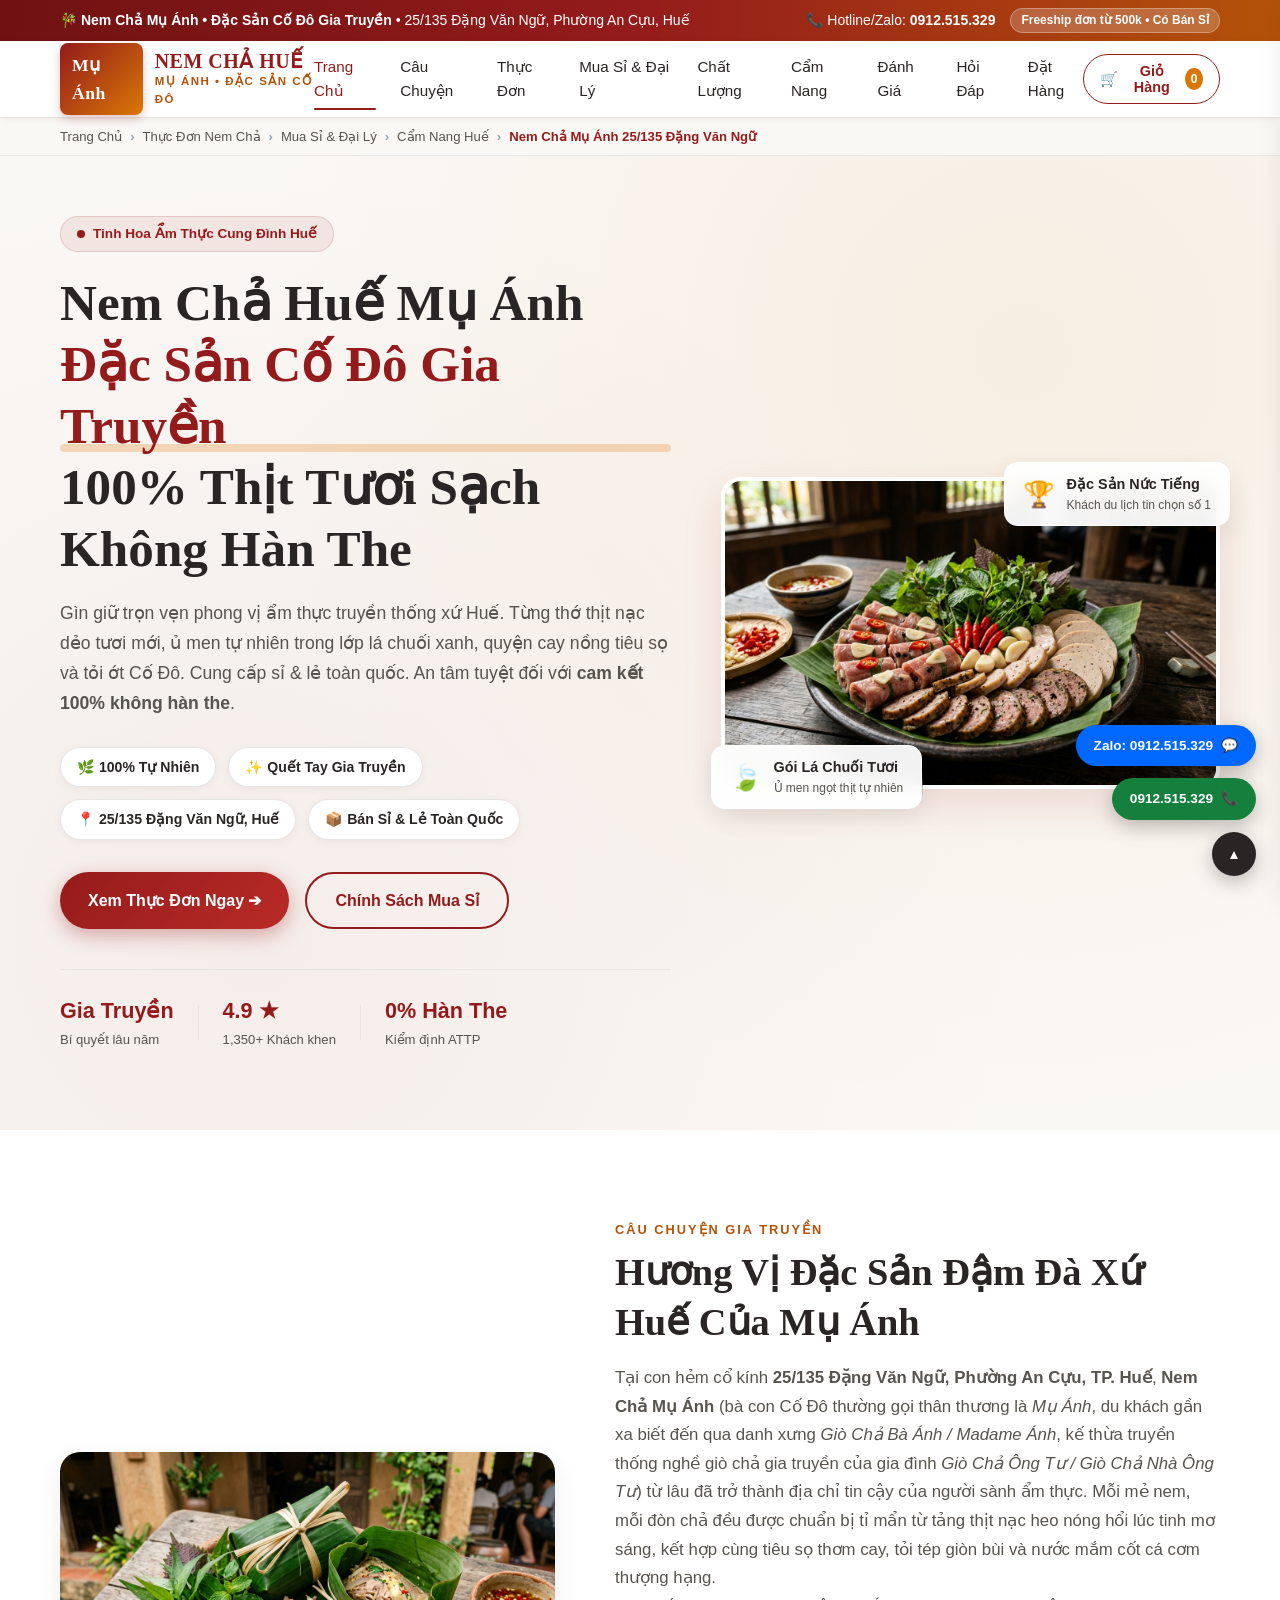
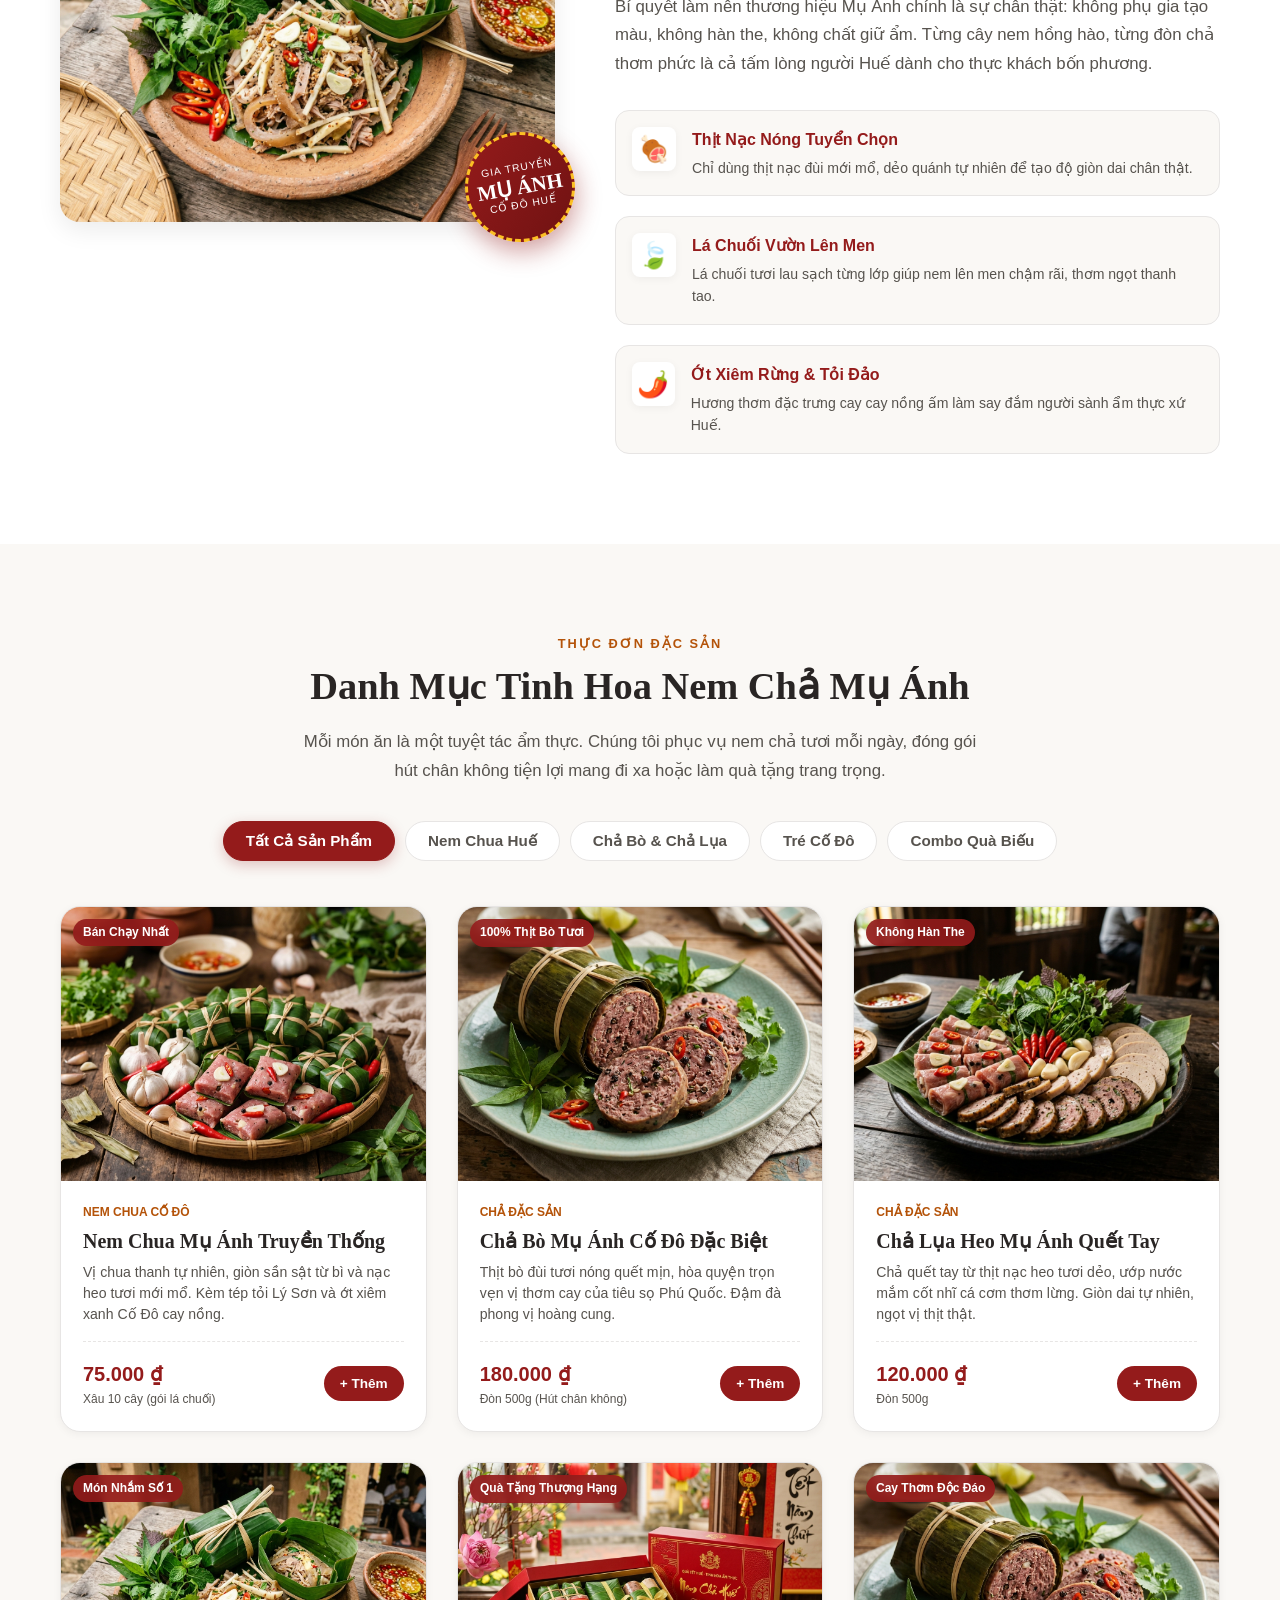
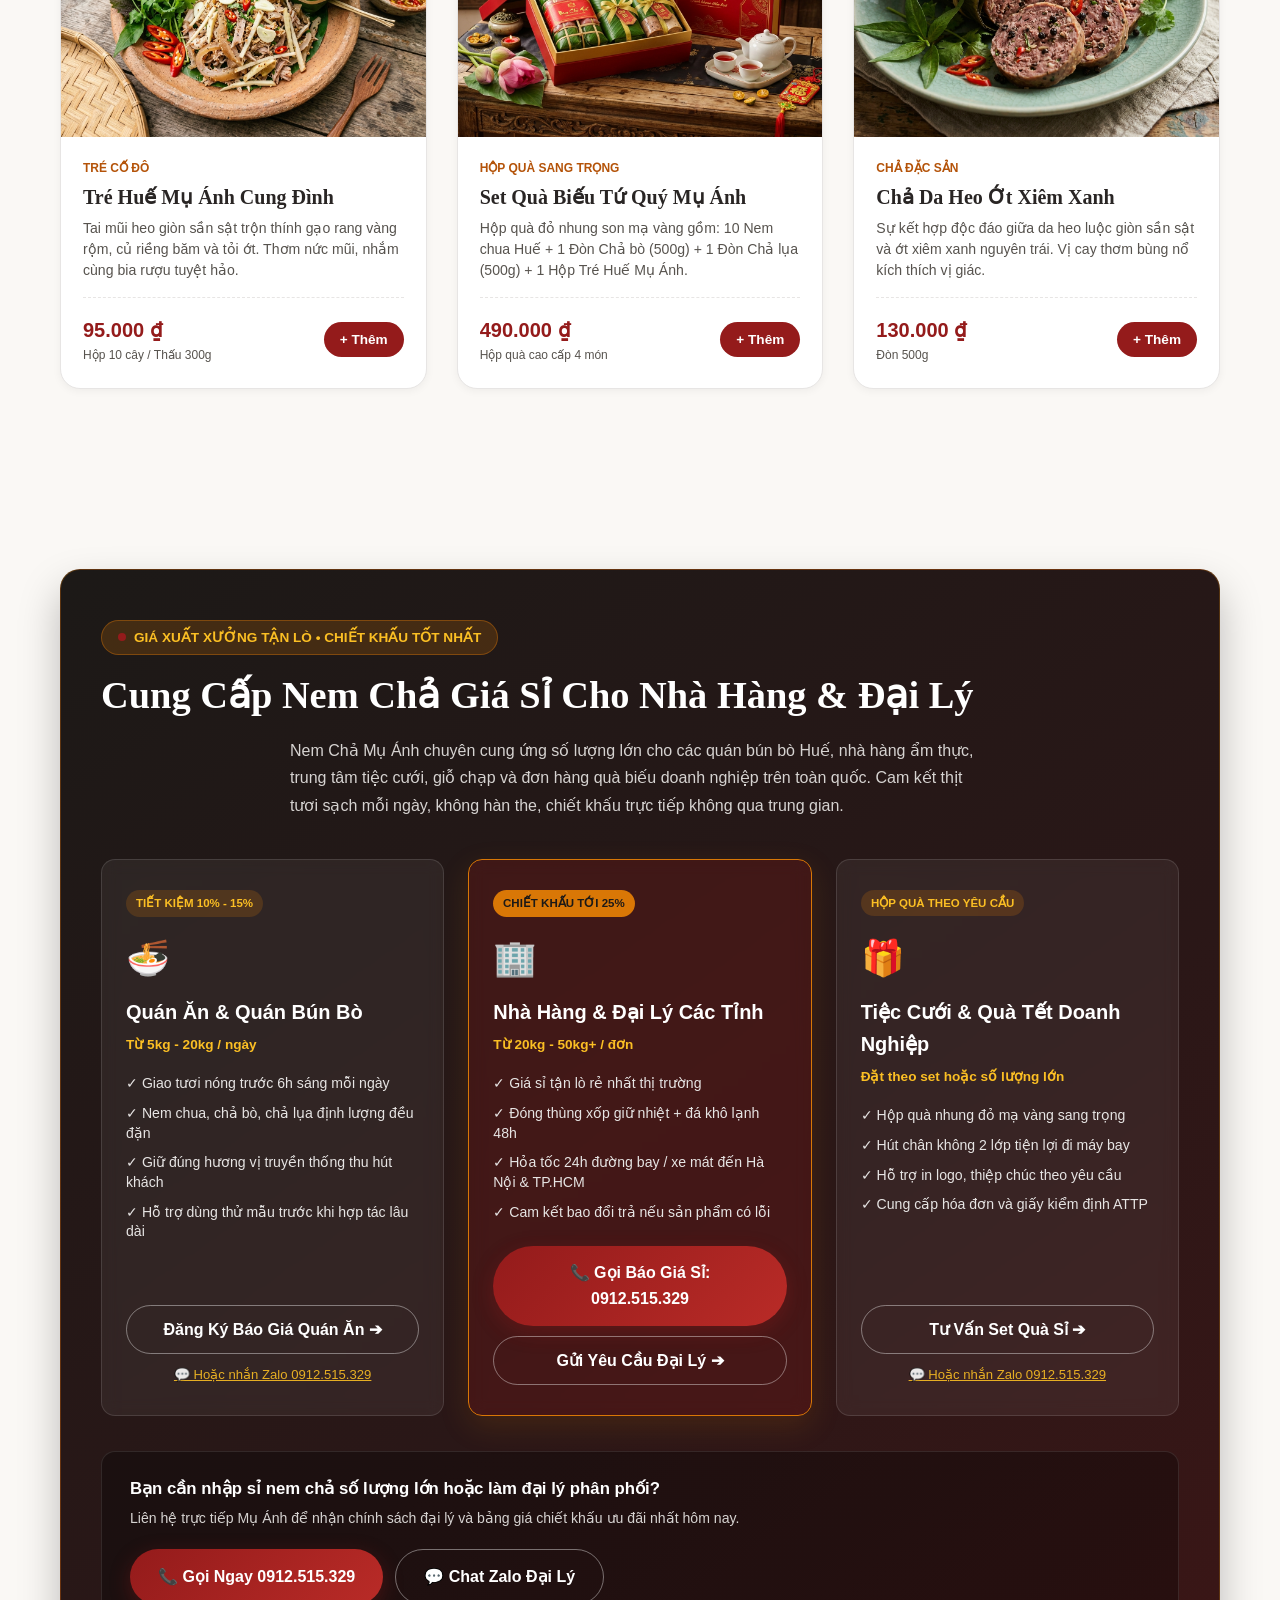
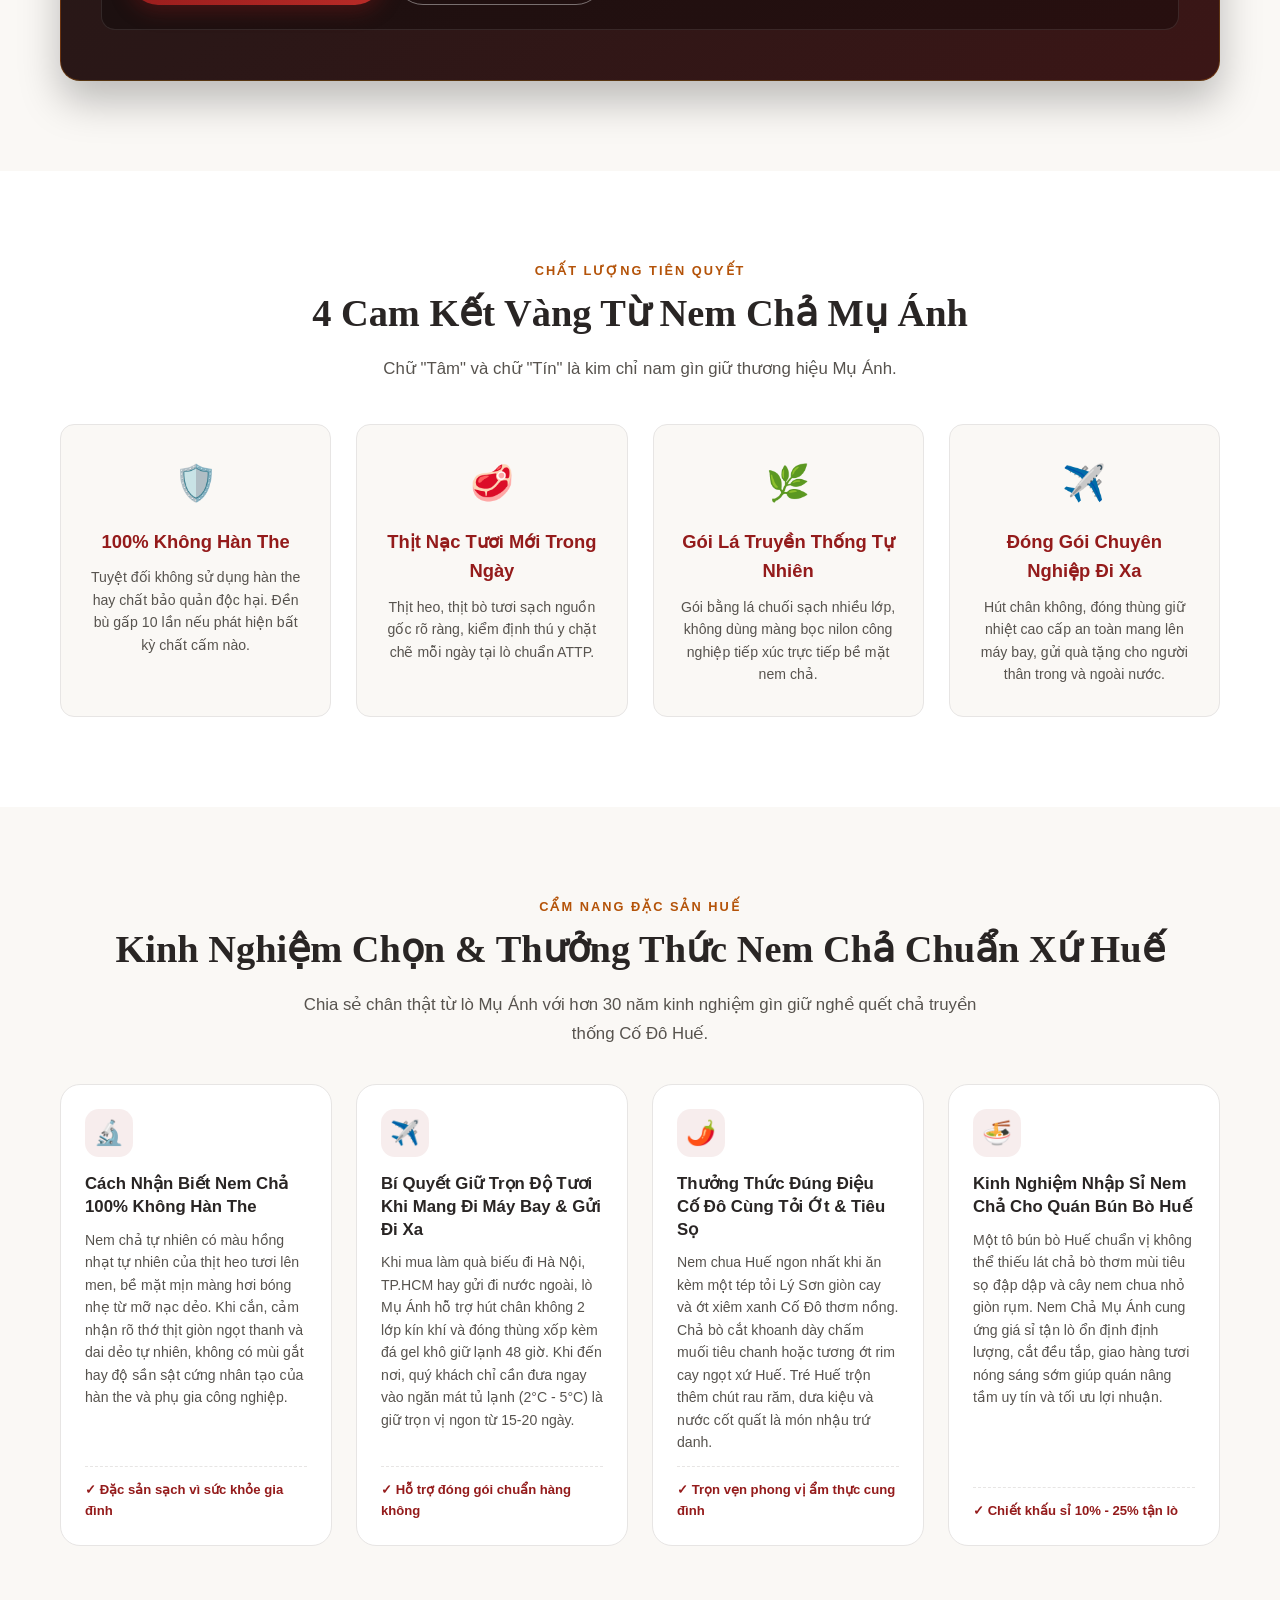
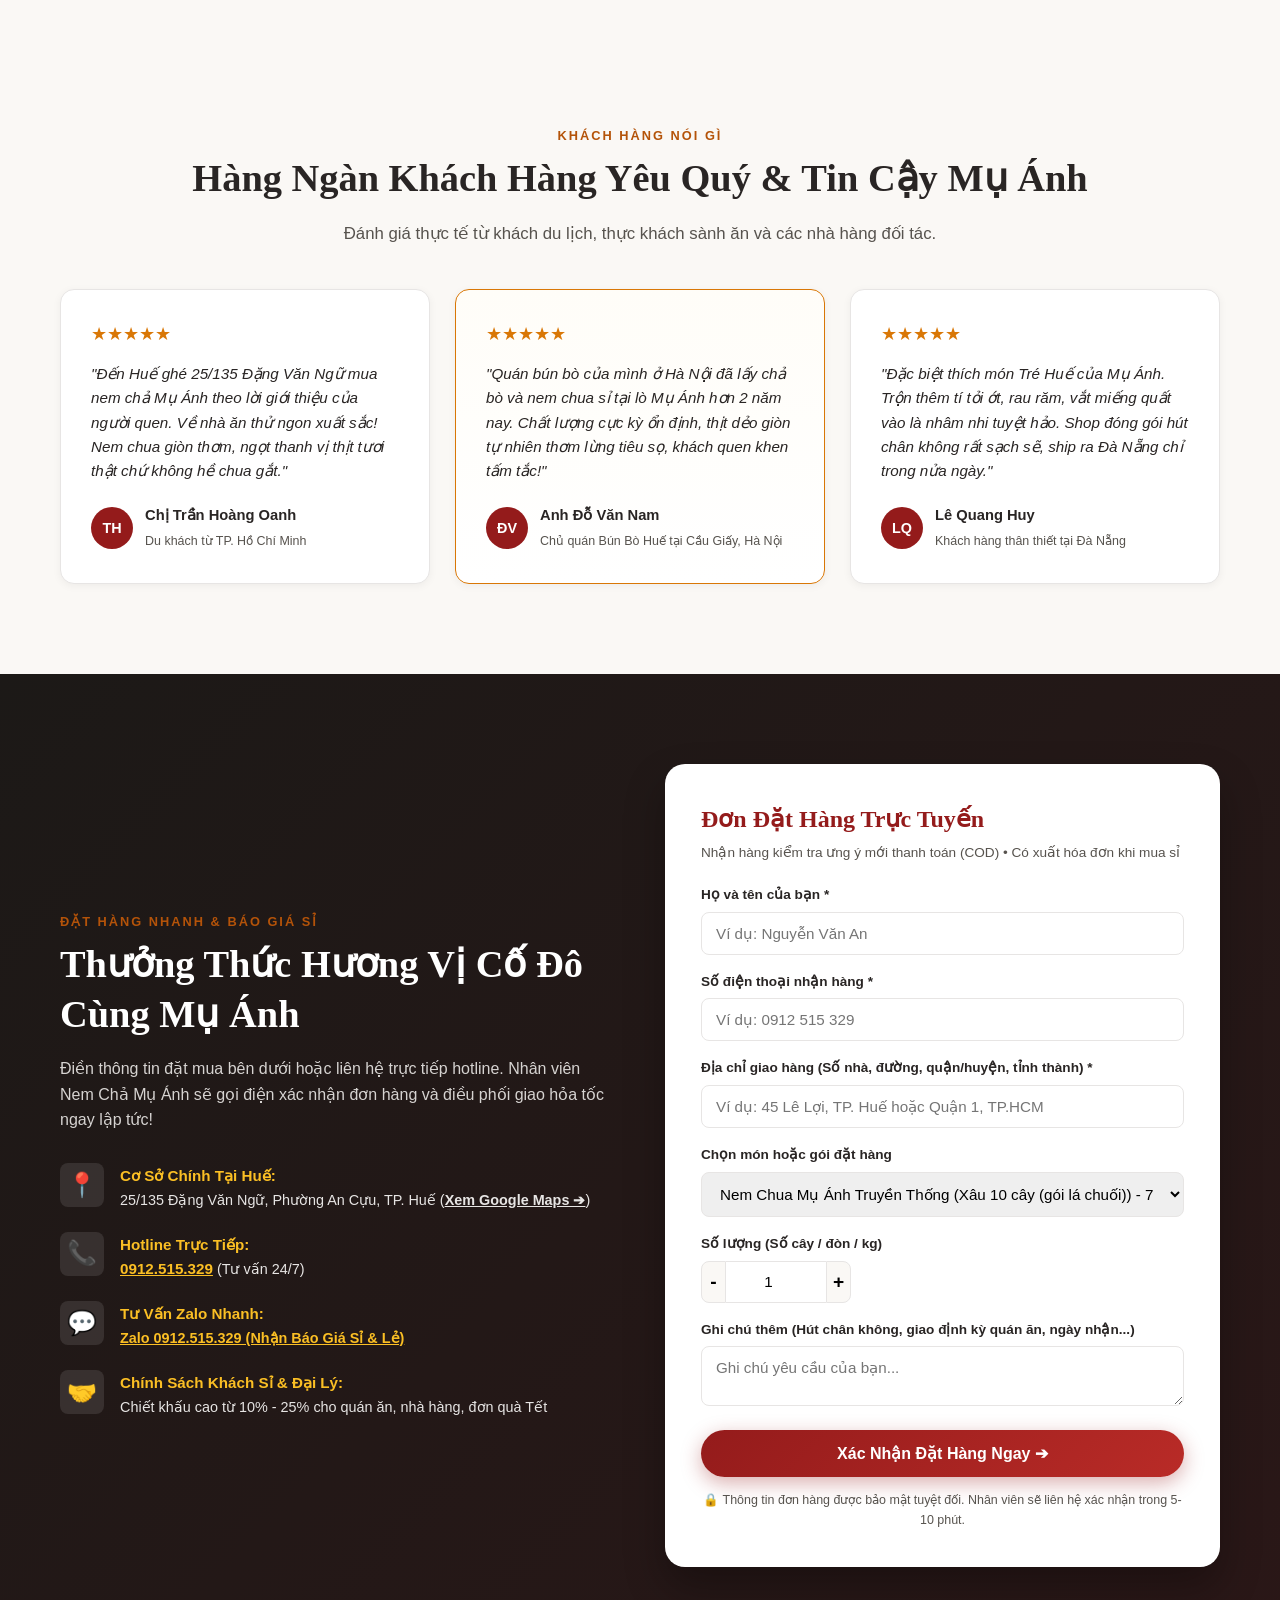
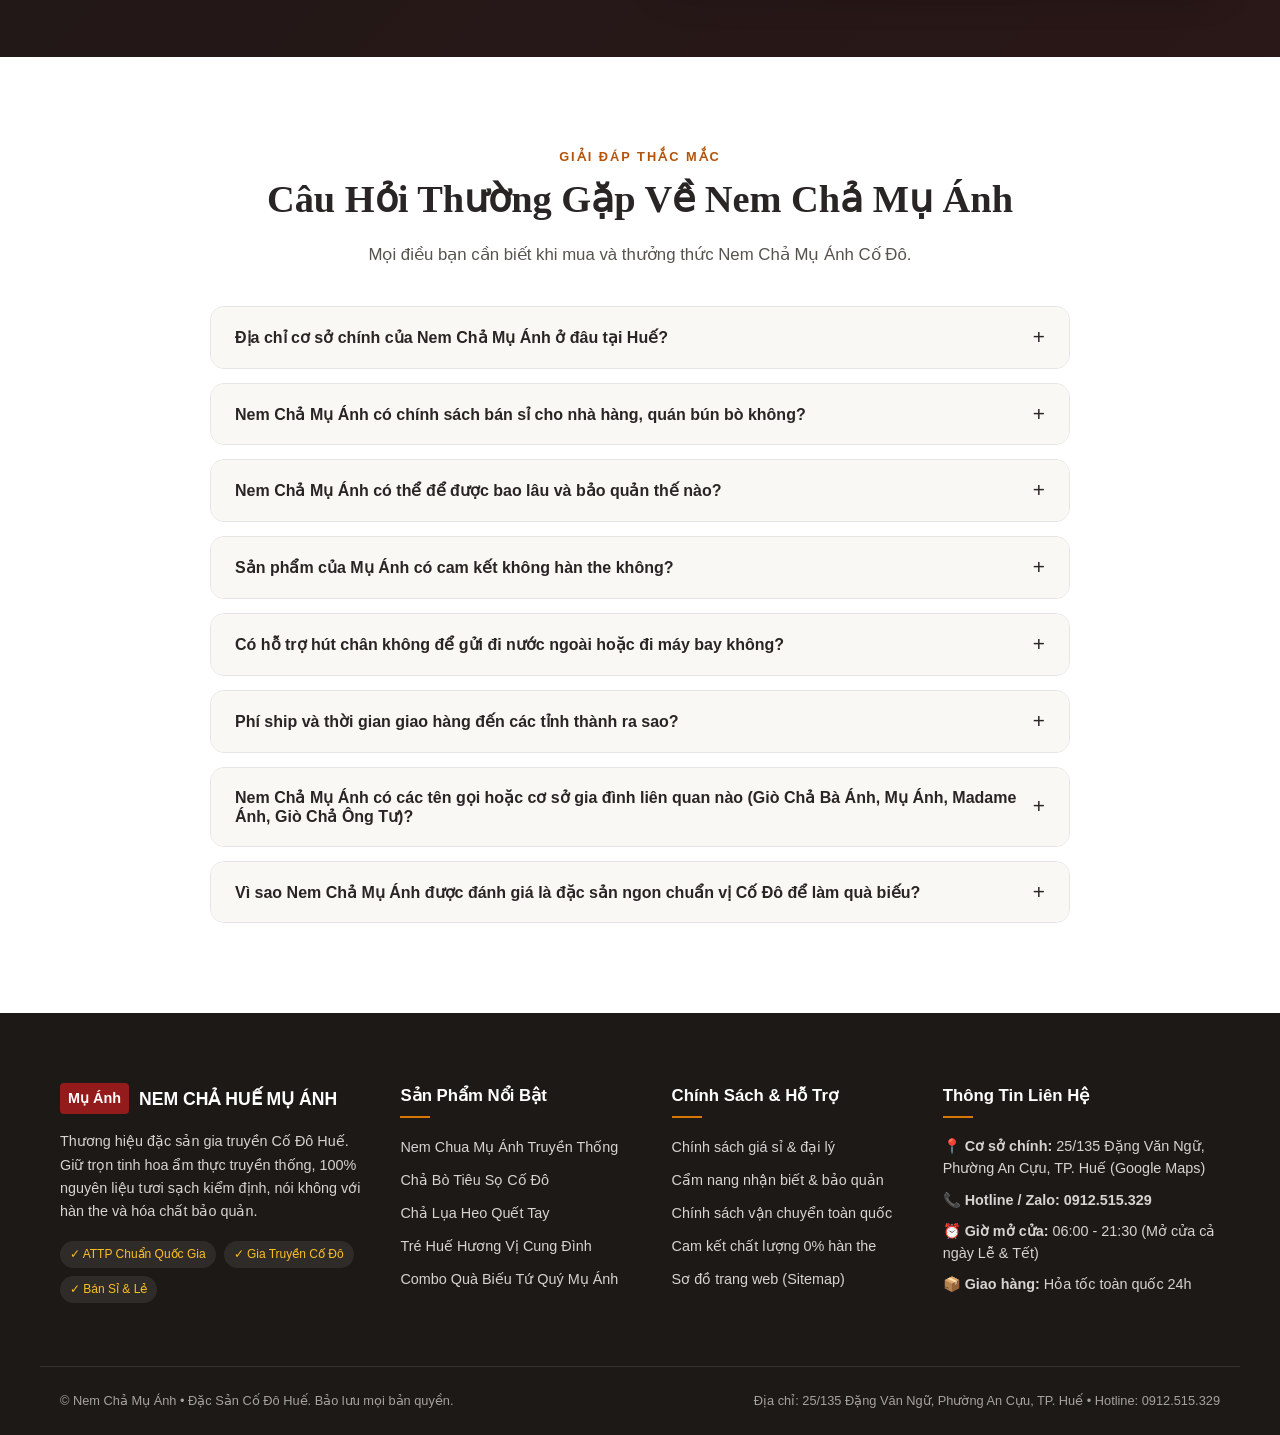
==== commit b4038a0c: "Cập nhật nội dung & giá sản phẩm (07/10/2026 10:41)" ====
--- a/index.html
+++ b/index.html
@@ -29,8 +29,8 @@
   <!-- Primary Meta Tags -->
   <title>Nem Chả Mụ Ánh Huế | Đặc Sản Cố Đô Gia Truyền 100% Không Hàn The - 25/135 Đặng Văn Ngữ</title>
   <meta name="title" content="Nem Chả Mụ Ánh (Nem Cha Mu Anh) | Đặc Sản Huế Gia Truyền 100% Thịt Tươi Sạch - 25/135 Đặng Văn Ngữ">
-  <meta name="description" content="Nem Chả Mụ Ánh (Nem Cha Mu Anh / Nem Bà Ánh) - Đặc sản Huế gia truyền tại 25/135 Đặng Văn Ngữ, An Cựu, TP. Huế. Chuyên Nem chua Huế, Chả bò tiêu sọ, Giò lụa quết tay, Tré Cố Đô. Cung cấp sỉ lẻ, giao toàn quốc. Cam kết sạch 100% không hàn the. Đóng thùng xốp đi máy bay an toàn 48h. Hotline/Zalo: 0912.515.329.">
-  <meta name="keywords" content="nem chả mụ ánh, nem cha mu anh, nem chả huế mụ ánh, nem chua mụ ánh, nem chua mu anh, chả bò mụ ánh, cha bo mu anh, giò chả mụ ánh, gio cha mu anh, nem bà ánh, nem ba anh, nem mụ ánh huế, nem mu anh hue, nem chả mụ ánh đặng văn ngữ, nem cha mu anh dang van ngu, chả bò huế ngon, cha bo hue ngon, tré huế, tre hue, giò bò huế, gio bo hue, giò lụa huế, gio lua hue, mua sỉ nem chả huế, sỉ nem chả quán bún bò, địa chỉ mua nem chả huế làm quà, lò nem chả ngon ở huế, nem chả 25/135 đặng văn ngữ, đặc sản huế làm quà biếu, nem chả sạch không hàn the, nem cha k han the, nem chả mụ ánh có ngon không, review nem chả mụ ánh">
+  <meta name="description" content="Nem Chả Mụ Ánh (Nem Cha Mu Anh / Giò Chả Bà Ánh / Madame Ánh / Giò Chả Ông Tư) - Đặc sản Huế gia truyền tại 25/135 Đặng Văn Ngữ, An Cựu, TP. Huế. Chuyên Nem chua Huế, Chả bò tiêu sọ, Giò lụa quết tay, Tré Cố Đô. Cung cấp sỉ lẻ, giao toàn quốc. Cam kết sạch 100% không hàn the. Đóng thùng xốp đi máy bay an toàn 48h. Hotline/Zalo: 0912.515.329.">
+  <meta name="keywords" content="nem chả mụ ánh, mụ ánh, mu anh, giò chả bà ánh, gio cha ba anh, nem bà ánh, nem ba anh, madame ánh, madame anh, madame anh hue, giò chả ông tư, gio cha ong tu, giò chả nhà ông tư, gio cha nha ong tu, nem chả ông tư, nem cha mu anh, nem chả huế mụ ánh, nem chua mụ ánh, chả bò mụ ánh, giò chả mụ ánh, nem mụ ánh huế, nem chả mụ ánh đặng văn ngữ, chả bò huế ngon, tré huế, giò bò huế, giò lụa huế, mua sỉ nem chả huế, sỉ nem chả quán bún bò, địa chỉ mua nem chả huế làm quà, lò nem chả ngon ở huế, nem chả 25/135 đặng văn ngữ, đặc sản huế làm quà biếu, nem chả sạch không hàn the">
   <meta name="author" content="Nem Chả Mụ Ánh">
   <meta name="robots" content="index, follow, max-image-preview:large, max-snippet:-1, max-video-preview:-1">
   
@@ -48,7 +48,7 @@
   <meta property="og:type" content="website">
   <meta property="og:url" content="https://nemchahue.github.io/">
   <meta property="og:title" content="Nem Chả Mụ Ánh Huế | Đặc Sản Cố Đô Gia Truyền - 100% Thịt Tươi Sạch">
-  <meta property="og:description" content="Nem chua, Chả bò tiêu sọ, Tré Huế gia truyền Mụ Ánh (Nem Bà Ánh). Cung cấp sỉ & lẻ toàn quốc. 100% thịt tươi sạch, không hàn the. Đóng gói hút chân không đi máy bay. 25/135 Đặng Văn Ngữ, An Cựu, TP. Huế. Hotline: 0912.515.329.">
+  <meta property="og:description" content="Nem chua, Chả bò tiêu sọ, Tré Huế gia truyền Mụ Ánh (Giò Chả Bà Ánh, Madame Ánh, Giò Chả Ông Tư). Cung cấp sỉ & lẻ toàn quốc. 100% thịt tươi sạch, không hàn the. Đóng gói hút chân không đi máy bay. 25/135 Đặng Văn Ngữ, An Cựu, TP. Huế. Hotline: 0912.515.329.">
   <meta property="og:image" content="https://nemchahue.github.io/assets/images/hero.jpg">
   <meta property="og:image:alt" content="Mẹt nem chả Huế gia truyền Mụ Ánh 100% thịt tươi sạch">
   <meta property="og:locale" content="vi_VN">
@@ -57,7 +57,7 @@
   <!-- Twitter Card -->
   <meta name="twitter:card" content="summary_large_image">
   <meta name="twitter:title" content="Nem Chả Mụ Ánh Huế | Đặc Sản Cố Đô Gia Truyền">
-  <meta name="twitter:description" content="Nem chua, Chả bò, Tré Huế Mụ Ánh. Cung cấp sỉ lẻ toàn quốc. 100% không hàn the. Hotline: 0912.515.329">
+  <meta name="twitter:description" content="Nem chua, Chả bò, Tré Huế Mụ Ánh (Giò Chả Bà Ánh, Madame Ánh, Giò Chả Ông Tư). Cung cấp sỉ lẻ toàn quốc. 100% không hàn the. Hotline: 0912.515.329">
   <meta name="twitter:image" content="https://nemchahue.github.io/assets/images/hero.jpg">
 
   <!-- Reference Links -->
@@ -82,27 +82,34 @@
         "@id": "https://nemchahue.github.io/#store",
         "name": "Nem Chả Mụ Ánh",
         "alternateName": [
+          "Mụ Ánh",
+          "Mu Anh",
           "Nem Cha Mu Anh",
+          "Giò Chả Bà Ánh",
+          "Gio Cha Ba Anh",
           "Nem Chả Bà Ánh",
+          "Nem Bà Ánh",
           "Nem Ba Anh",
-          "Nem Mụ Ánh",
-          "Nem Mu Anh",
+          "Madame Ánh",
+          "Madame Anh",
+          "Giò Chả Ông Tư",
+          "Gio Cha Ong Tu",
+          "Giò Chả Nhà Ông Tư",
+          "Gio Cha Nha Ong Tu",
+          "Nem Chả Ông Tư",
+          "Nem Cha Ong Tu",
           "Giò Chả Mụ Ánh",
           "Gio Cha Mu Anh",
-          "Giò Chả Bà Ánh",
-          "Gio Cha Ba Anh",
+          "Giò Bò Mụ Ánh",
           "Nem Chả Mụ Ánh Đặng Văn Ngữ",
           "Nem Cha Mu Anh Dang Van Ngu",
-          "Nem Chả Bà Ánh Huế",
-          "Nem Ba Anh Hue",
           "Quán Mụ Ánh Huế",
           "Quan Mu Anh Hue",
           "Nem Chả Huế Mụ Ánh",
-          "Nem Cha Hue Mu Anh",
           "Lò Nem Chả Mụ Ánh"
         ],
-        "disambiguatingDescription": "Nem Chả Mụ Ánh (thường được tìm kiếm là Nem Cha Mu Anh, Nem Bà Ánh, Giò Chả Mụ Ánh) tại 25/135 Đặng Văn Ngữ, An Cựu, TP. Huế. Chuyên nem chua, chả bò, giò lụa, tré Huế sạch 100% không hàn the. Phân phối sỉ và lẻ toàn quốc.",
-        "description": "Thương hiệu Nem Chả Mụ Ánh (Nem Cha Mu Anh) sản xuất và phân phối đặc sản Nem chả Huế gia truyền nức tiếng Cố Đô. Chuyên nem chua Huế lên men tự nhiên trong lá chuối, chả bò tiêu sọ bắp đùi tươi nóng, chả lụa heo quết tay (giò lụa Huế), tré Huế cung đình. Cung cấp sỉ cho nhà hàng quán bún bò toàn quốc. Địa chỉ: 25/135 Đặng Văn Ngữ, Phường An Cựu, Thành phố Huế.",
+        "disambiguatingDescription": "Nem Chả Mụ Ánh (gắn liền với danh xưng Giò Chả Bà Ánh, Mụ Ánh, Madame Ánh, truyền thống lâu đời Giò Chả Ông Tư / Giò Chả Nhà Ông Tư) tại 25/135 Đặng Văn Ngữ, An Cựu, TP. Huế. Chuyên nem chua, chả bò, giò lụa, tré Huế sạch 100% không hàn the. Phân phối sỉ và lẻ toàn quốc.",
+        "description": "Thương hiệu Nem Chả Mụ Ánh (kế thừa truyền thống Giò Chả Bà Ánh, Giò Chả Ông Tư, Madame Ánh) sản xuất và phân phối đặc sản Nem chả Huế gia truyền nức tiếng Cố Đô. Chuyên nem chua Huế lên men tự nhiên trong lá chuối, chả bò tiêu sọ bắp đùi tươi nóng, chả lụa heo quết tay (giò lụa Huế), tré Huế cung đình. Cung cấp sỉ cho nhà hàng quán bún bò toàn quốc. Địa chỉ: 25/135 Đặng Văn Ngữ, Phường An Cựu, Thành phố Huế.",
         "url": "https://nemchahue.github.io/",
         "logo": "https://nemchahue.github.io/assets/images/nem-chua.jpg",
         "image": "https://nemchahue.github.io/assets/images/hero.jpg",
@@ -351,10 +358,10 @@
           },
           {
             "@type": "Question",
-            "name": "Nem Chả Mụ Ánh có tên gọi nào khác không (Nem Bà Ánh, Giò chả Mụ Ánh, nem cha mu anh)?",
+            "name": "Nem Chả Mụ Ánh có các tên gọi hoặc cơ sở gia đình liên quan nào (Giò Chả Bà Ánh, Mụ Ánh, Madame Ánh, Giò Chả Ông Tư)?",
             "acceptedAnswer": {
               "@type": "Answer",
-              "text": "Người dân xứ Huế gọi thân quen là Nem Chả Mụ Ánh. Khách miền Bắc và miền Nam thường gọi là Nem Chả Bà Ánh, Giò Chả Mụ Ánh hay Giò Bò Mụ Ánh (nem cha mu anh, nem ba anh). Tất cả đều là cơ sở chính gốc tại 25/135 Đặng Văn Ngữ, An Cựu, Huế."
+              "text": "Người dân xứ Huế gọi thân thương là Nem Chả Mụ Ánh (Mụ Ánh). Khách phương xa và bà con du khách, Việt kiều thường gọi là Giò Chả Bà Ánh, Nem Bà Ánh hay Madame Ánh. Cơ sở gắn liền cùng truyền thống nghề giò chả lâu đời của gia đình tại Cố Đô (thường được thực khách nhắc nhớ cùng danh xưng Giò Chả Ông Tư, Giò Chả Nhà Ông Tư). Tất cả đều là địa chỉ cơ sở chính gốc duy nhất tại 25/135 Đặng Văn Ngữ, Phường An Cựu, TP. Huế."
             }
           }
         ]
@@ -514,7 +521,7 @@
           <h2 class="section-title">Hương Vị Đặc Sản Đậm Đà Xứ Huế Của Mụ Ánh</h2>
           <p class="section-desc">
             Tại con hẻm cổ kính <strong>25/135 Đặng Văn Ngữ, Phường An Cựu, TP. Huế</strong>, 
-            <strong>Nem Chả Mụ Ánh</strong> từ lâu đã trở thành địa chỉ quen thuộc của người dân Cố Đô và du khách thập phương. 
+            <strong>Nem Chả Mụ Ánh</strong> (bà con Cố Đô thường gọi thân thương là <em>Mụ Ánh</em>, du khách gần xa biết đến qua danh xưng <em>Giò Chả Bà Ánh / Madame Ánh</em>, kế thừa truyền thống nghề giò chả gia truyền của gia đình <em>Giò Chả Ông Tư / Giò Chả Nhà Ông Tư</em>) từ lâu đã trở thành địa chỉ tin cậy của người sành ẩm thực. 
             Mỗi mẻ nem, mỗi đòn chả đều được chuẩn bị tỉ mẩn từ tảng thịt nạc heo nóng hổi lúc tinh mơ sáng, 
             kết hợp cùng tiêu sọ thơm cay, tỏi tép giòn bùi và nước mắm cốt cá cơm thượng hạng.
           </p>
@@ -1015,12 +1022,13 @@
 
           <div class="accordion-item">
             <button class="accordion-header" aria-expanded="false">
-              <span>Nem Chả Mụ Ánh còn có tên gọi nào khác (Nem Bà Ánh, Giò chả Mụ Ánh, nem cha mu anh) không?</span>
+              <span>Nem Chả Mụ Ánh có các tên gọi hoặc cơ sở gia đình liên quan nào (Giò Chả Bà Ánh, Mụ Ánh, Madame Ánh, Giò Chả Ông Tư)?</span>
               <span class="acc-icon">+</span>
             </button>
             <div class="accordion-body">
               <p>
-                Người xứ Huế hay gọi thân quen là <strong>Nem Chả Mụ Ánh</strong> (hoặc Quán Mụ Ánh). Khách phương xa và khách miền Bắc, miền Nam thường gọi là <strong>Nem Chả Bà Ánh</strong>, <strong>Giò Chả Mụ Ánh</strong> hay <strong>Giò Bò Mụ Ánh</strong>. Dù quý khách tìm kiếm không dấu như <em>"nem cha mu anh"</em>, <em>"nem ba anh"</em>, <em>"gio cha mu anh hue"</em>, <em>"nem cha mu anh dang van ngu"</em> hay gõ nhầm Telex, cơ sở chính gốc chuẩn vị duy nhất vẫn luôn tọa lạc tại <strong>25/135 Đặng Văn Ngữ, Phường An Cựu, TP. Huế</strong>.
+                Người dân xứ Huế thường gọi thân thương là <strong>Nem Chả Mụ Ánh</strong> (hoặc <strong>Mụ Ánh</strong>, <strong>Quán Mụ Ánh</strong>). Quý khách phương xa, khách du lịch và bà con Việt kiều thường gọi là <strong>Giò Chả Bà Ánh</strong>, <strong>Nem Bà Ánh</strong> hay <strong>Madame Ánh</strong>.<br>
+                Đặc biệt, cơ sở gắn liền cùng truyền thống nghề làm giò chả lâu đời của gia đình tại Cố Đô (thường được thực khách nhắc nhớ cùng danh xưng thân thuộc như <strong>Giò Chả Ông Tư</strong>, <strong>Giò Chả Nhà Ông Tư</strong>). Tất cả các tên gọi thân quen này đều quy tụ về địa chỉ lò chế biến chính gốc gia truyền duy nhất tại <strong>25/135 Đặng Văn Ngữ, Phường An Cựu, TP. Huế</strong>.
               </p>
             </div>
           </div>
--- a/styles.css
+++ b/styles.css
@@ -1743,4 +1743,104 @@
   padding-bottom: 0;
 }
 
-
+/* Breadcrumbs Styling */
+.breadcrumb-nav {
+  background: var(--bg-surface);
+  border-bottom: 1px solid var(--border-color);
+  padding: 8px 0;
+  font-size: 0.82rem;
+}
+.breadcrumb-list {
+  display: flex;
+  align-items: center;
+  flex-wrap: wrap;
+  gap: 8px;
+  list-style: none;
+  margin: 0;
+  padding: 0;
+}
+.breadcrumb-list li {
+  display: inline-flex;
+  align-items: center;
+  color: var(--text-muted);
+}
+.breadcrumb-list li:not(:last-child)::after {
+  content: "›";
+  margin-left: 8px;
+  color: #94A3B8;
+  font-weight: bold;
+}
+.breadcrumb-list a {
+  color: var(--text-muted);
+  text-decoration: none;
+  transition: color 0.2s ease;
+}
+.breadcrumb-list a:hover {
+  color: var(--primary);
+}
+.breadcrumb-list li:last-child {
+  color: var(--primary);
+  font-weight: 600;
+}
+
+/* Guide & Helpful Content Section */
+.guide-section {
+  background: var(--bg-surface);
+}
+.guide-grid {
+  display: grid;
+  grid-template-columns: repeat(auto-fit, minmax(260px, 1fr));
+  gap: 24px;
+  margin-top: 36px;
+}
+.guide-card {
+  background: #FFF;
+  border: 1px solid var(--border-color);
+  border-radius: var(--radius-lg);
+  padding: 24px;
+  transition: transform 0.3s ease, box-shadow 0.3s ease, border-color 0.3s ease;
+  display: flex;
+  flex-direction: column;
+}
+.guide-card:hover {
+  transform: translateY(-4px);
+  box-shadow: 0 12px 24px -6px rgba(0, 0, 0, 0.08);
+  border-color: rgba(148, 27, 27, 0.3);
+}
+.guide-card-icon {
+  width: 48px;
+  height: 48px;
+  border-radius: var(--radius-md);
+  background: rgba(148, 27, 27, 0.08);
+  display: flex;
+  align-items: center;
+  justify-content: center;
+  font-size: 24px;
+  margin-bottom: 16px;
+}
+.guide-card h3 {
+  font-size: 1.05rem;
+  font-family: var(--font-heading);
+  margin-bottom: 10px;
+  color: var(--text-main);
+  line-height: 1.35;
+}
+.guide-card p {
+  font-size: 0.88rem;
+  color: var(--text-muted);
+  line-height: 1.6;
+  margin-bottom: 12px;
+}
+.guide-card-footer {
+  margin-top: auto;
+  padding-top: 12px;
+  border-top: 1px dashed var(--border-color);
+  font-size: 0.82rem;
+  font-weight: 600;
+  color: var(--primary);
+  display: flex;
+  align-items: center;
+  gap: 6px;
+}
+
+
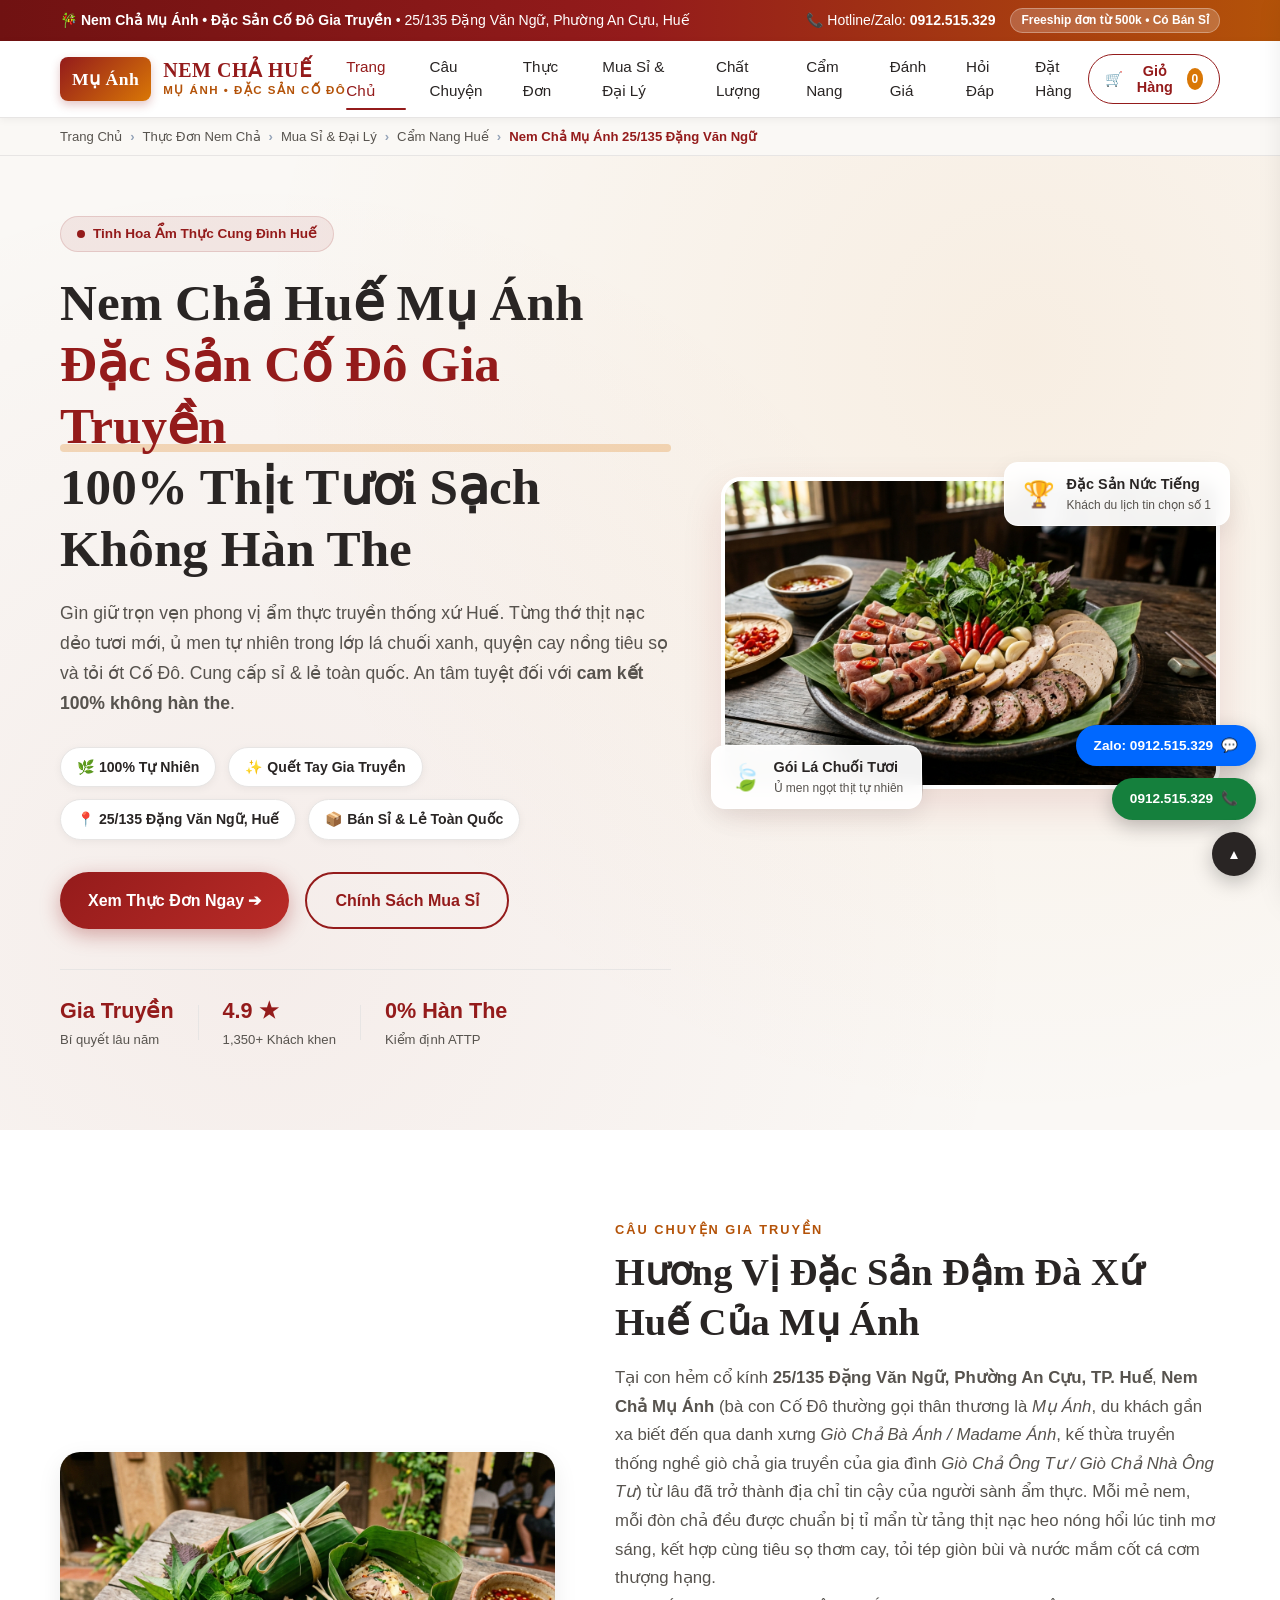
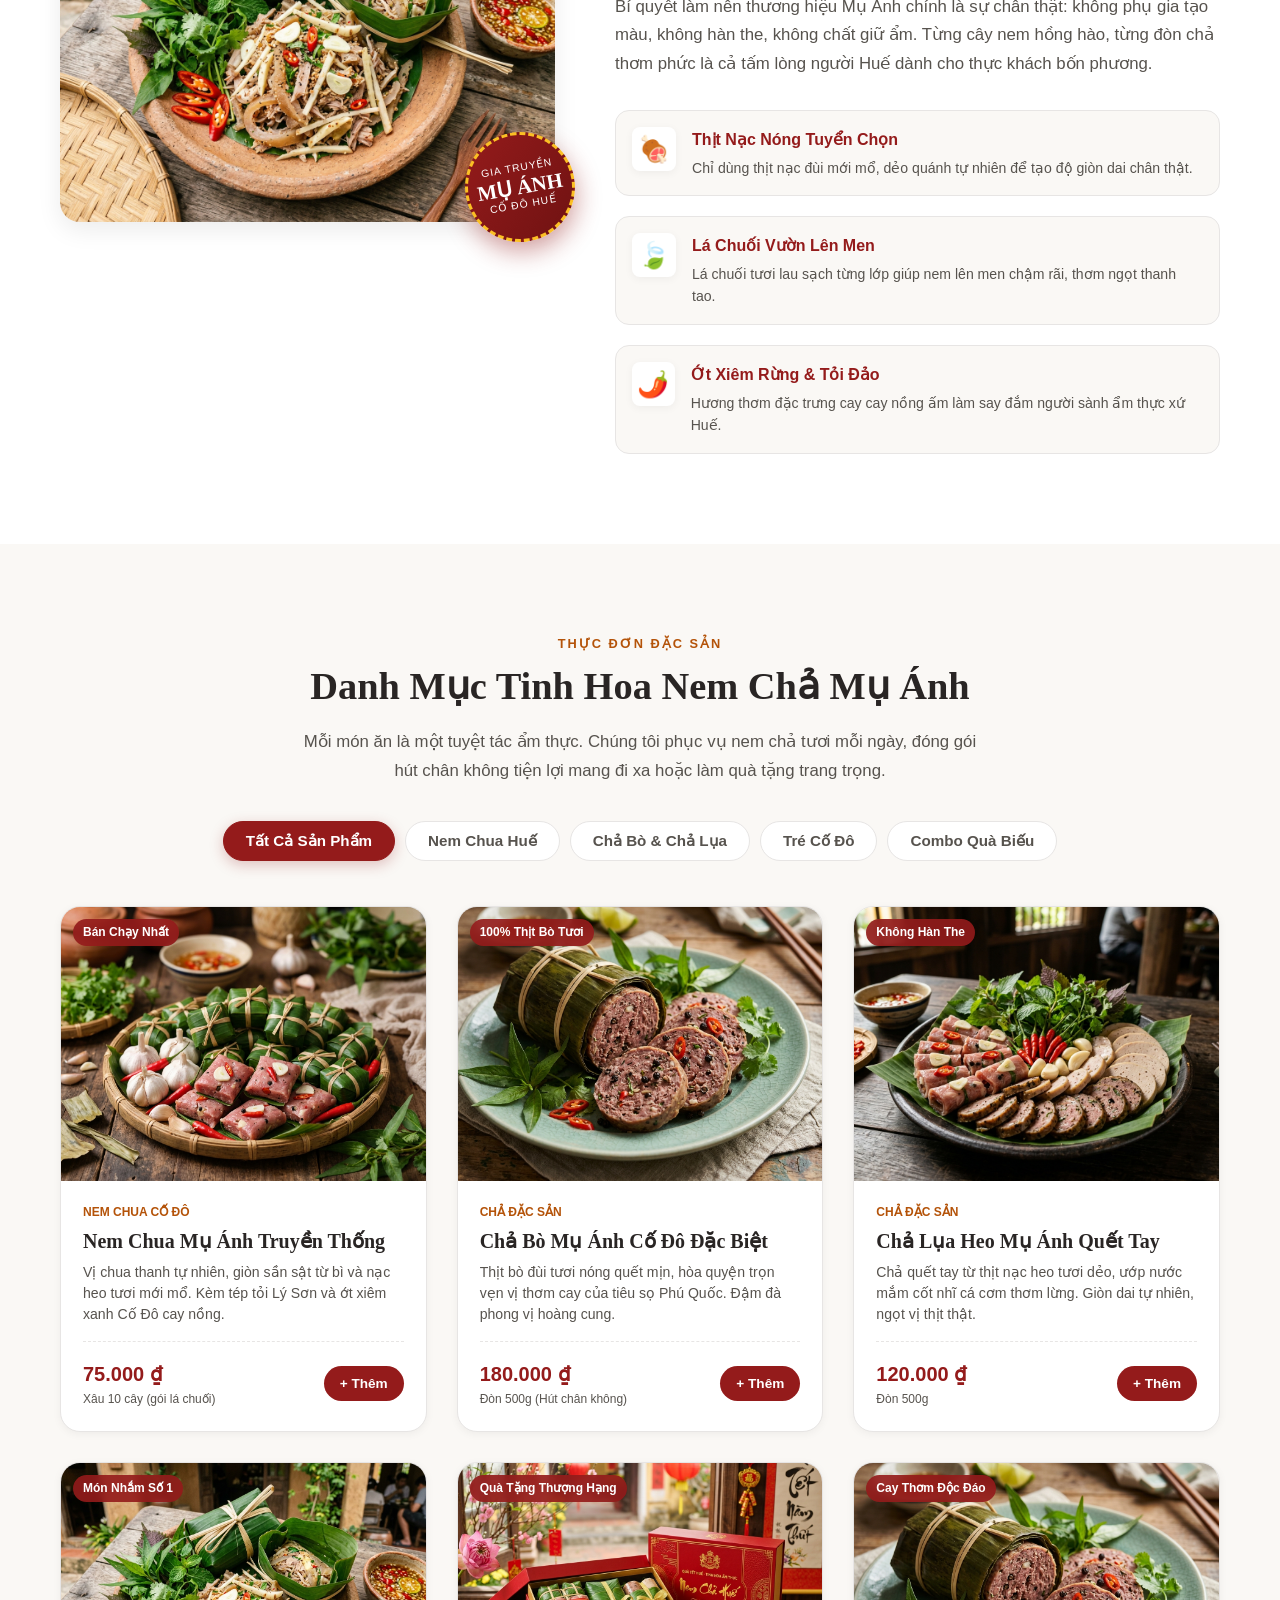
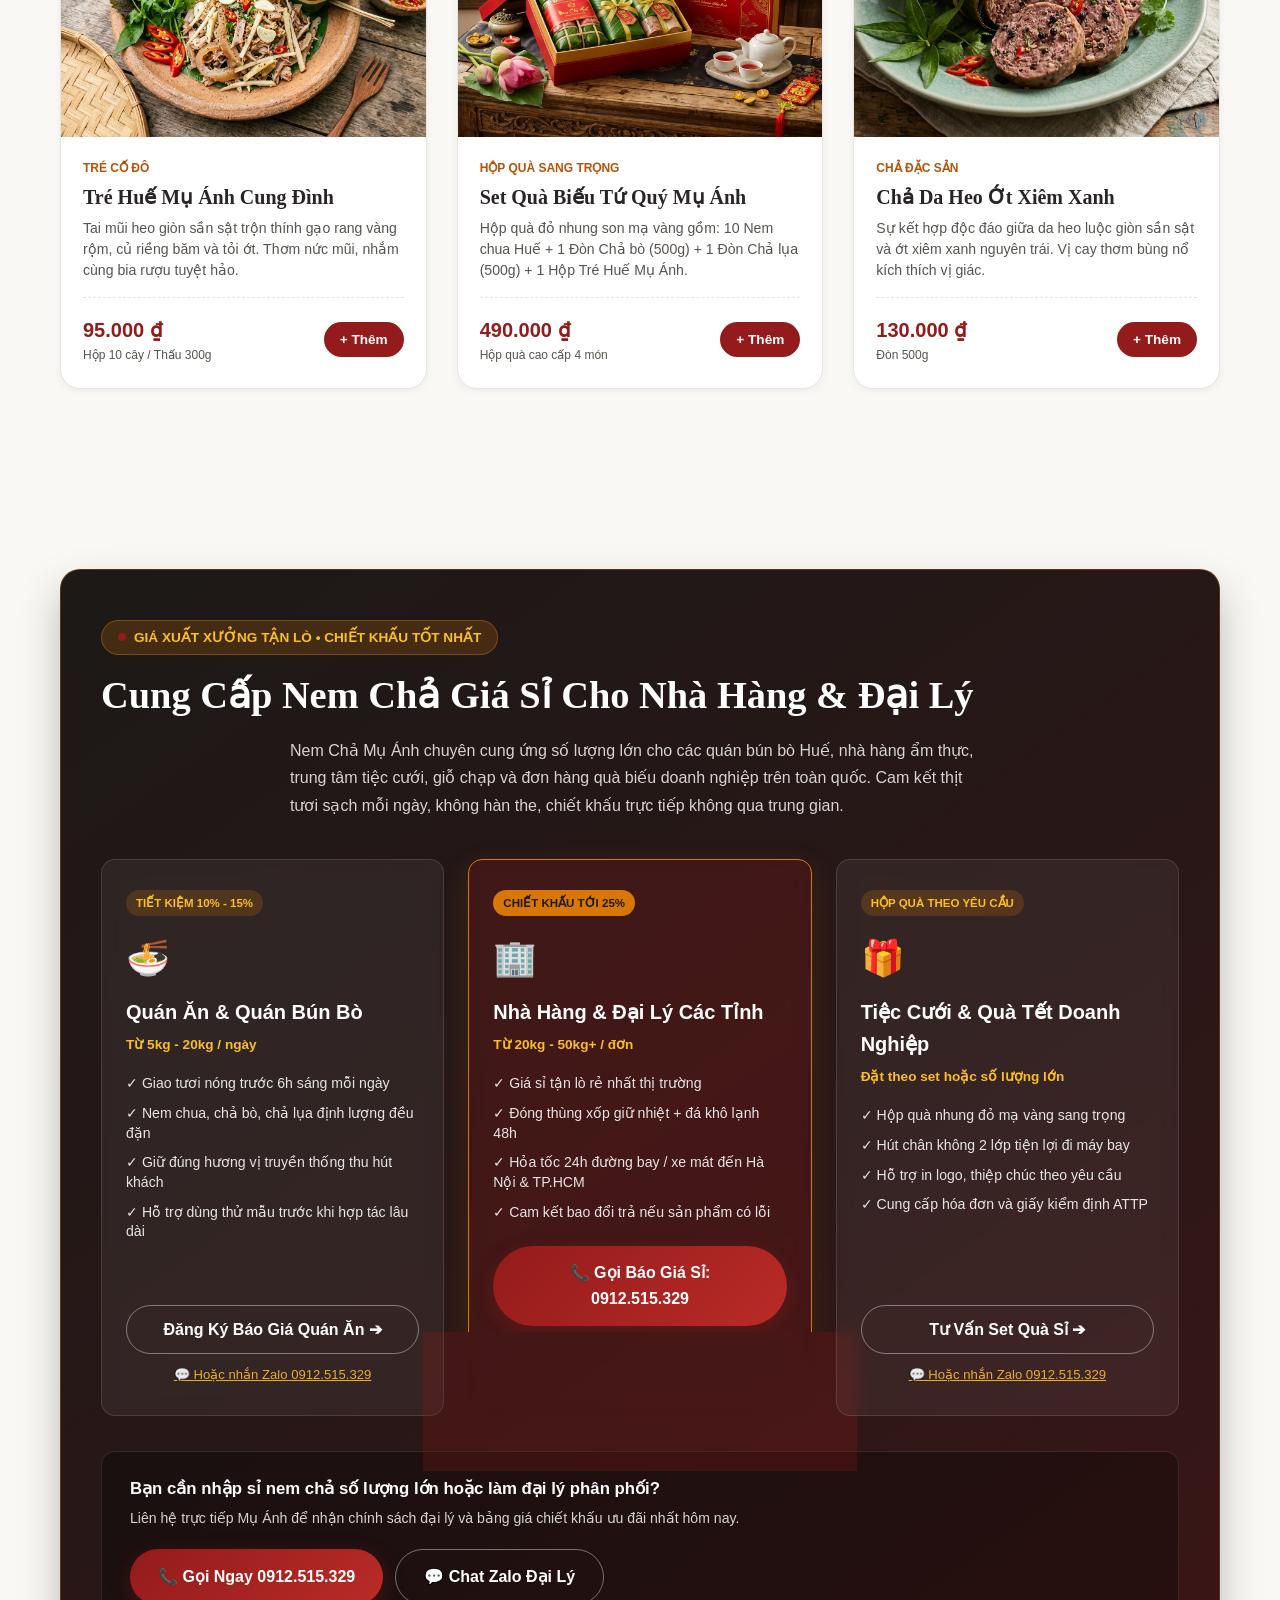
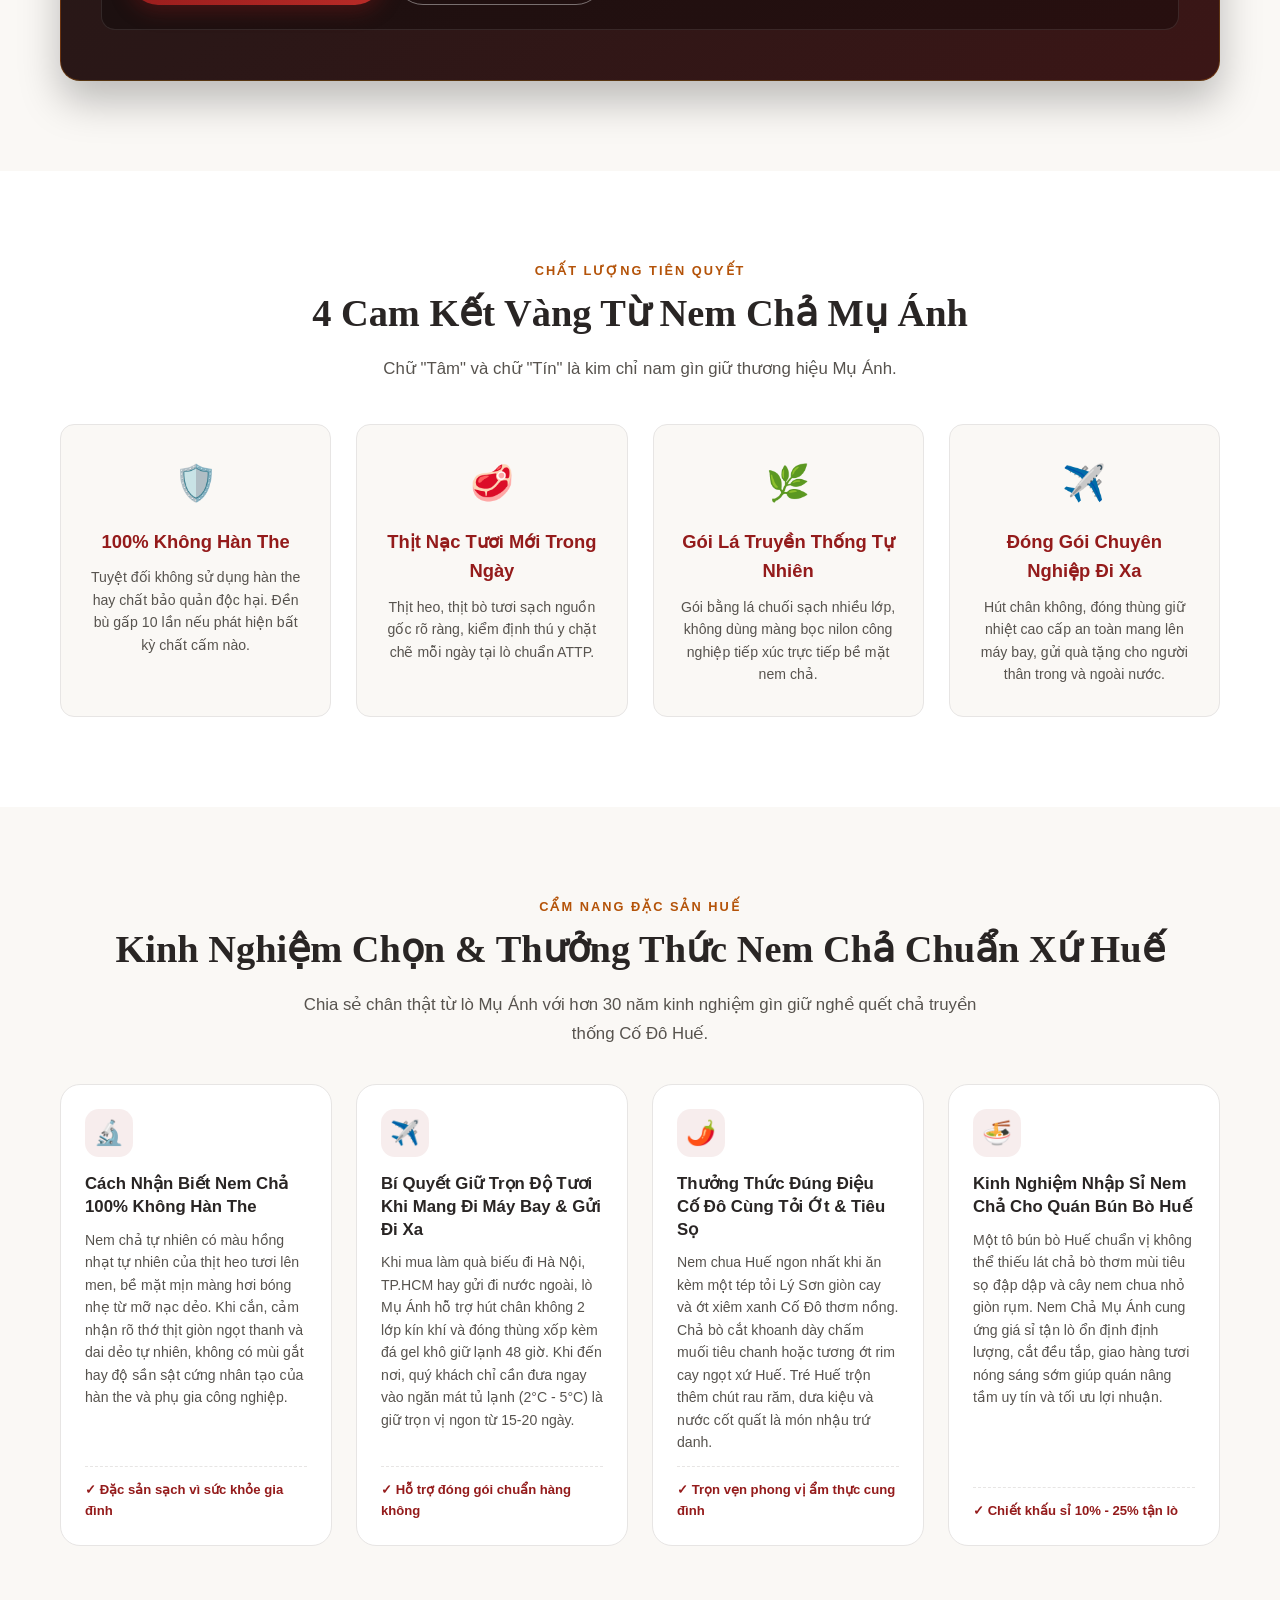
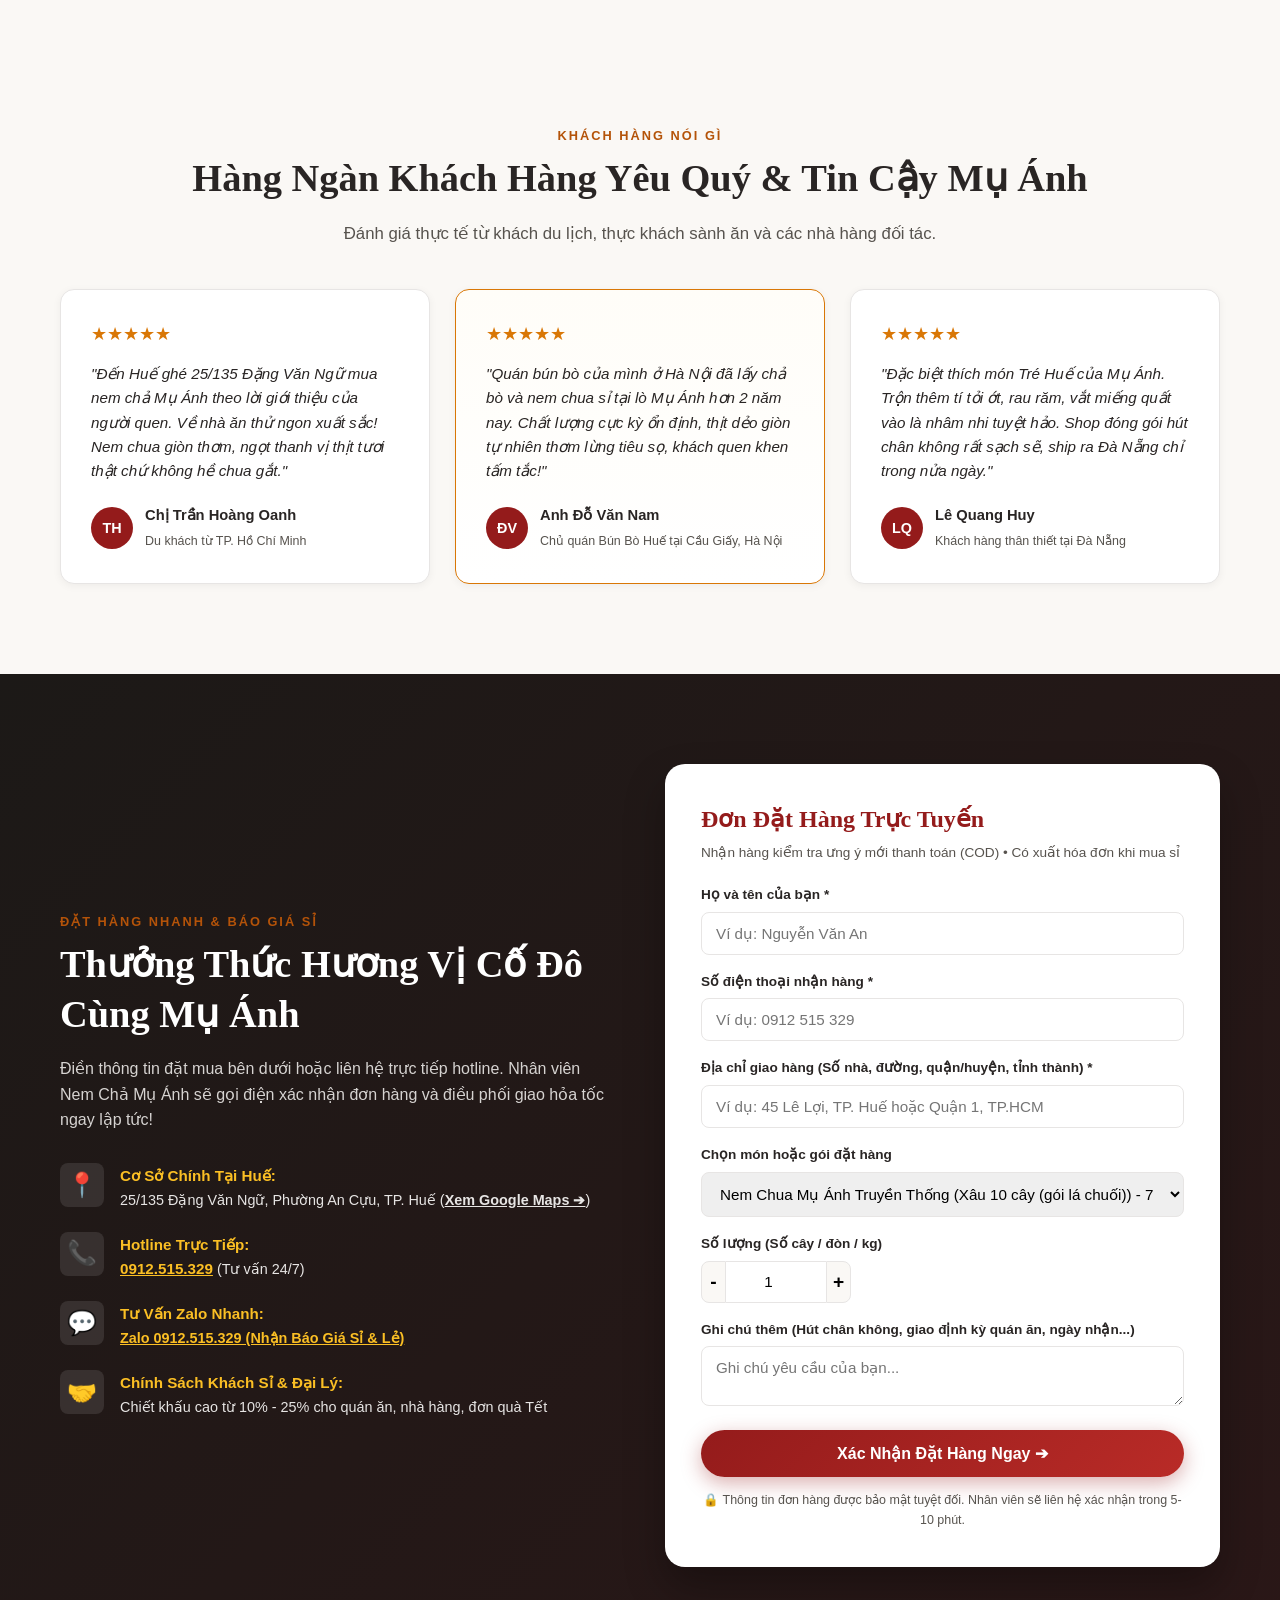
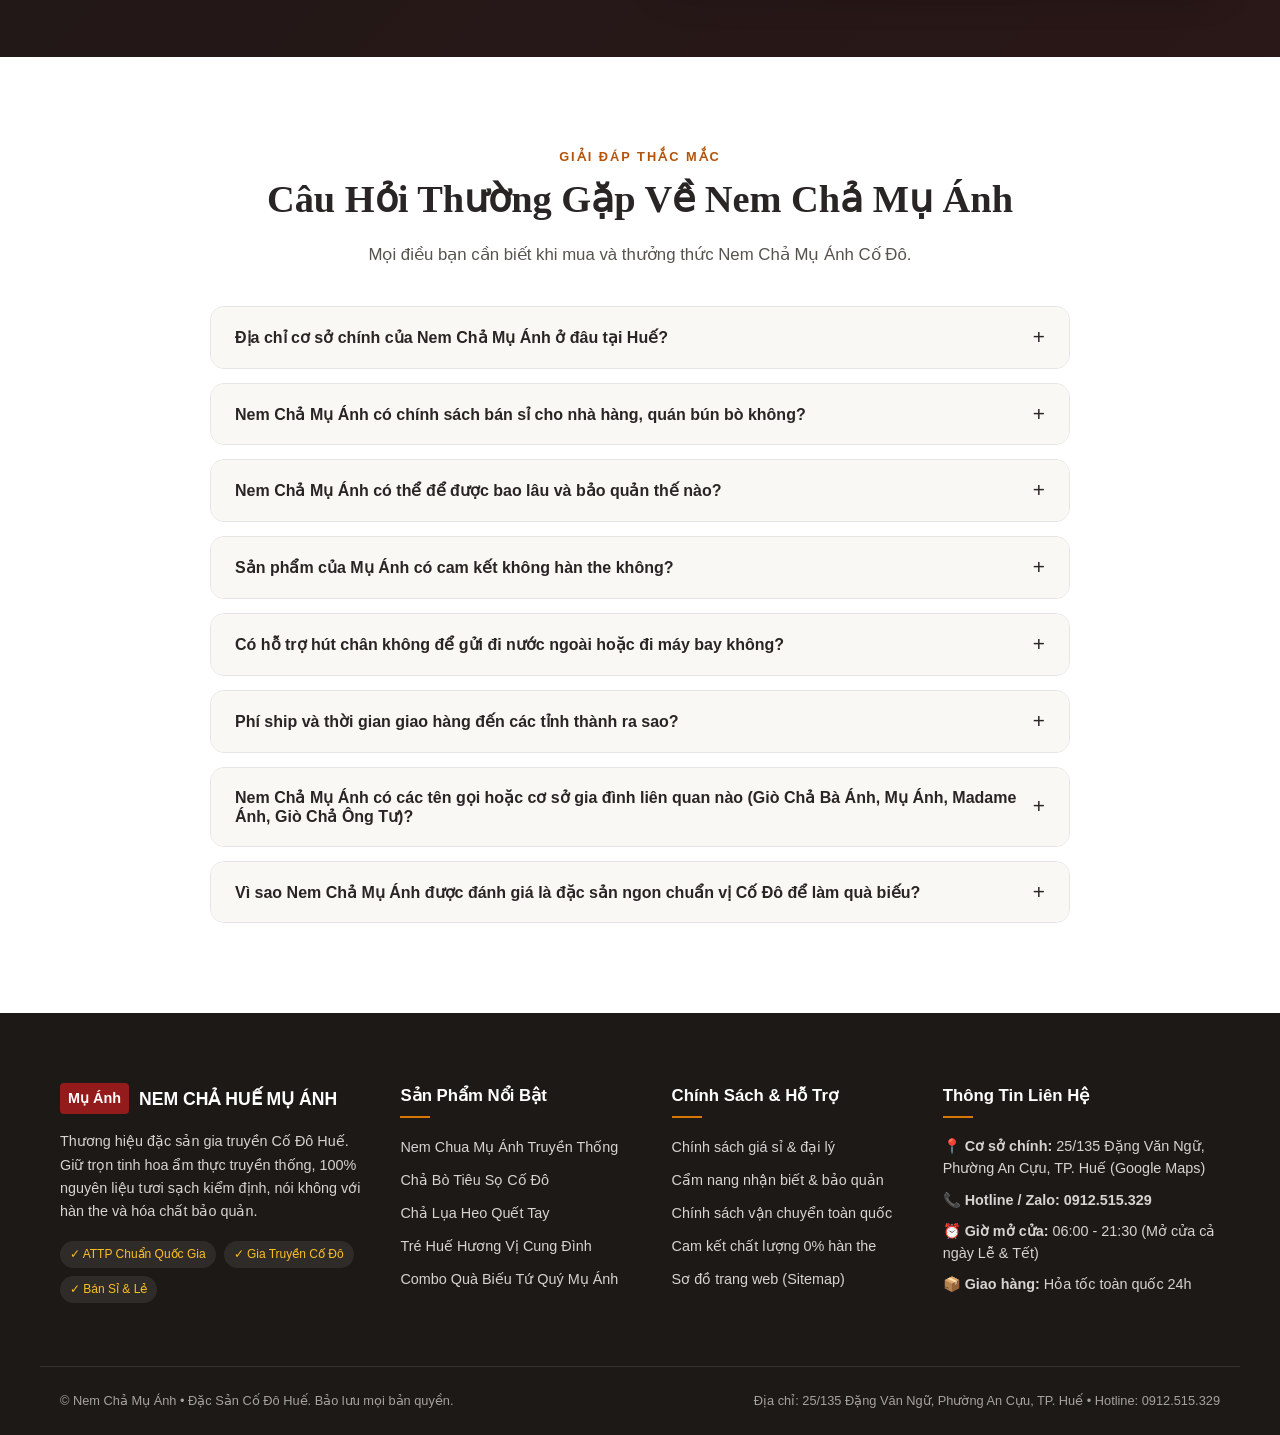
==== commit ba1bc0db: "Cập nhật nội dung & giá sản phẩm (07/10/2026 10:55)" ====
--- a/index.html
+++ b/index.html
@@ -1178,7 +1178,7 @@
     </div>
   </div>
 
-  <!-- Floating Quick Action Buttons -->
+  <!-- Floating Quick Action Buttons (Desktop / Tablet) -->
   <div class="floating-actions">
     <a href="https://zalo.me/0912515329" target="_blank" rel="noopener" class="float-btn zalo-btn" title="Chat Zalo Tư Vấn">
       <span class="btn-text">Zalo: 0912.515.329</span>
@@ -1188,10 +1188,33 @@
       <span class="btn-text">0912.515.329</span>
       <span class="float-icon">📞</span>
     </a>
-    <button class="float-btn top-btn" id="scroll-to-top" title="Lên đầu trang">
+    <button class="float-btn top-btn" id="scroll-to-top" title="Lên đầu trang" aria-label="Lên đầu trang">
       ▲
     </button>
   </div>
+
+  <!-- Mobile Sticky Bottom Navigation Bar (Thumb-zone optimized for mobile & tablet) -->
+  <nav class="mobile-bottom-bar" id="mobile-bottom-bar" aria-label="Thanh điều hướng di động">
+    <a href="tel:0912515329" class="mob-bar-item mob-call-item" id="mob-call-btn">
+      <span class="mob-icon">📞</span>
+      <span class="mob-label">Gọi Hotline</span>
+    </a>
+    <a href="https://zalo.me/0912515329" target="_blank" rel="noopener" class="mob-bar-item mob-zalo-item" id="mob-zalo-btn">
+      <span class="mob-icon">💬</span>
+      <span class="mob-label">Chat Zalo</span>
+    </a>
+    <button type="button" class="mob-bar-item mob-cart-item" id="mob-cart-btn" aria-label="Xem giỏ hàng">
+      <div class="mob-icon-wrap">
+        <span class="mob-icon">🛒</span>
+        <span class="mob-badge" id="mob-cart-count">0</span>
+      </div>
+      <span class="mob-label">Giỏ Hàng</span>
+    </button>
+    <a href="#order" class="mob-bar-item mob-order-cta" id="mob-order-btn">
+      <span class="mob-cta-icon">⚡</span>
+      <span class="mob-cta-text">Đặt Hàng</span>
+    </a>
+  </nav>
 
   <!-- Footer -->
   <footer class="site-footer">
--- a/styles.css
+++ b/styles.css
@@ -299,6 +299,7 @@
   display: flex;
   align-items: center;
   gap: 12px;
+  text-decoration: none;
 }
 .logo-emblem {
   background: linear-gradient(135deg, var(--primary) 0%, var(--gold) 100%);
@@ -310,6 +311,8 @@
   border-radius: var(--radius-sm);
   box-shadow: 0 4px 10px rgba(148, 27, 27, 0.25);
   letter-spacing: 0.5px;
+  white-space: nowrap;
+  flex-shrink: 0;
 }
 .logo-text {
   display: flex;
@@ -322,12 +325,14 @@
   color: var(--primary);
   line-height: 1.1;
   letter-spacing: 0.5px;
+  white-space: nowrap;
 }
 .brand-subtitle {
   font-size: 0.72rem;
   font-weight: 600;
   color: var(--gold-dark);
   letter-spacing: 1.5px;
+  white-space: nowrap;
 }
 
 .nav-links {
@@ -1525,63 +1530,581 @@
   gap: 10px;
 }
 
-/* Responsive Breakpoints */
+/* ==============================================================================
+   RESPONSIVE DESIGN SYSTEM (MOBILE, TABLET & DESKTOP)
+   ============================================================================== */
+
+/* Base state for Mobile Bottom Navigation (Hidden on Desktop) */
+.mobile-bottom-bar {
+  display: none;
+}
+
+/* Tablet Breakpoint (max-width: 992px) */
 @media (max-width: 992px) {
   .hero-grid, .about-grid, .order-box-container {
     grid-template-columns: 1fr;
-    gap: 40px;
+    gap: 36px;
   }
   .hero-title {
-    font-size: 2.5rem;
+    font-size: 2.3rem;
+  }
+  .products-grid {
+    grid-template-columns: repeat(2, 1fr);
+    gap: 20px;
+  }
+  .guide-grid {
+    grid-template-columns: repeat(2, 1fr);
+    gap: 20px;
+  }
+  .wholesale-grid {
+    grid-template-columns: 1fr;
+    gap: 20px;
   }
   .footer-grid {
     grid-template-columns: 1fr 1fr;
-  }
-}
-
+    gap: 30px;
+  }
+}
+
+/* Mobile & Small Tablet Breakpoint (max-width: 768px) */
 @media (max-width: 768px) {
+  /* Reserve bottom space for Mobile Sticky Bottom Bar */
+  body {
+    padding-bottom: 68px;
+  }
+
+  /* Compact Top Announcement Bar */
+  .top-banner {
+    padding: 6px 0;
+    font-size: 0.75rem;
+    line-height: 1.35;
+  }
   .top-banner-content {
     justify-content: center;
     text-align: center;
+    gap: 6px;
+  }
+  .top-banner-contacts {
+    display: none; /* Keep top banner 1-line on mobile */
+  }
+
+  /* Sticky Compact Header (Prevents logo clipping or tall block wrapping) */
+  .site-header {
+    height: 60px;
+  }
+  .header-container {
+    height: 60px;
+    padding: 0 12px;
+    gap: 8px;
+  }
+  .brand-logo {
+    display: flex;
+    align-items: center;
+    gap: 8px;
+    min-width: 0;
+    flex: 1 1 auto;
+  }
+  .logo-emblem {
+    padding: 4px 8px;
+    font-size: 0.8rem;
+    font-weight: 700;
+    border-radius: 6px;
+    letter-spacing: 0.3px;
+    white-space: nowrap;
+    flex-shrink: 0;
+    line-height: 1.2;
+    box-shadow: 0 2px 6px rgba(148, 27, 27, 0.2);
+  }
+  .logo-text {
+    min-width: 0;
+    overflow: hidden;
+    display: flex;
+    flex-direction: column;
+  }
+  .brand-title {
+    font-size: 0.96rem;
+    font-weight: 800;
+    white-space: nowrap;
+    overflow: hidden;
+    text-overflow: ellipsis;
+    line-height: 1.15;
+  }
+  .brand-subtitle {
+    font-size: 0.58rem;
+    letter-spacing: 0.5px;
+    white-space: nowrap;
+    overflow: hidden;
+    text-overflow: ellipsis;
+  }
+  .header-actions {
+    display: flex;
+    align-items: center;
+    gap: 6px;
+    flex-shrink: 0;
+  }
+  .cart-btn {
+    height: 38px;
+    padding: 0 10px;
+    font-size: 0.85rem;
+    border-radius: 20px;
+    gap: 4px;
+  }
+  .cart-text {
+    display: none;
+  }
+  .menu-toggle-btn {
+    display: flex;
+    align-items: center;
+    justify-content: center;
+    width: 38px;
+    height: 38px;
+    font-size: 1.25rem;
+    border-radius: 8px;
+    padding: 0;
   }
   .nav-links {
     display: none;
     position: absolute;
-    top: 76px;
+    top: 60px;
     left: 0;
     width: 100%;
     background: #FFF;
     flex-direction: column;
-    padding: 20px;
-    box-shadow: var(--shadow-md);
+    padding: 16px 20px;
+    box-shadow: 0 12px 24px rgba(0, 0, 0, 0.12);
     border-bottom: 1px solid var(--border-color);
+    max-height: calc(100vh - 60px);
+    overflow-y: auto;
+    gap: 12px;
   }
   .nav-links.mobile-open {
     display: flex;
   }
-  .menu-toggle-btn {
-    display: block;
-  }
-  .cart-text {
+  .nav-link {
+    padding: 10px 0;
+    font-size: 1rem;
+    border-bottom: 1px dashed rgba(0, 0, 0, 0.06);
+  }
+  .nav-link:last-child {
+    border-bottom: none;
+  }
+
+  /* Breadcrumb Mobile Scrolling */
+  .breadcrumb-nav {
+    padding: 6px 0;
+    overflow-x: auto;
+    -webkit-overflow-scrolling: touch;
+  }
+  .breadcrumb-list {
+    flex-wrap: nowrap;
+    font-size: 0.74rem;
+    white-space: nowrap;
+    padding-bottom: 2px;
+  }
+  .breadcrumb-list::-webkit-scrollbar {
     display: none;
   }
+
+  /* Sections & Spacing Scaling */
+  .section {
+    padding: 42px 0;
+  }
+  .container {
+    padding: 0 14px;
+  }
+  .section-tag {
+    font-size: 0.72rem;
+    letter-spacing: 1.5px;
+    margin-bottom: 6px;
+  }
+  .section-title {
+    font-size: clamp(1.35rem, 5.5vw, 1.75rem);
+    line-height: 1.3;
+    margin-bottom: 10px;
+  }
+  .section-desc {
+    font-size: 0.9rem;
+    line-height: 1.55;
+    margin-bottom: 22px;
+  }
+
+  /* Hero Section Mobile */
+  .hero-section {
+    padding: 24px 0 36px;
+  }
+  .hero-badge {
+    font-size: 0.74rem;
+    padding: 4px 10px;
+  }
   .hero-title {
-    font-size: 2.1rem;
+    font-size: clamp(1.6rem, 6.5vw, 2.1rem);
+    line-height: 1.25;
+    margin-bottom: 12px;
+  }
+  .hero-description {
+    font-size: 0.9rem;
+    line-height: 1.6;
+  }
+  .hero-usps {
+    gap: 6px;
+    margin: 16px 0;
+    justify-content: flex-start;
+  }
+  .usp-pill {
+    padding: 5px 10px;
+    font-size: 0.74rem;
+  }
+  .hero-actions {
+    flex-direction: column;
+    width: 100%;
+    gap: 10px;
+  }
+  .hero-actions .btn {
+    width: 100%;
+    padding: 12px 20px;
+    font-size: 0.95rem;
+    text-align: center;
+  }
+  .hero-stats {
+    display: grid;
+    grid-template-columns: 1fr 1fr 1fr;
+    padding: 12px 8px;
+    gap: 4px;
+    margin-top: 24px;
+  }
+  .stat-divider {
+    display: none;
+  }
+  .stat-item {
+    text-align: center;
+  }
+  .stat-item strong {
+    font-size: 1.05rem;
+  }
+  .stat-item span {
+    font-size: 0.68rem;
   }
   .floating-tag {
     display: none;
   }
+
+  /* Horizontal Category Tabs */
+  .category-tabs {
+    display: flex;
+    flex-wrap: nowrap;
+    overflow-x: auto;
+    -webkit-overflow-scrolling: touch;
+    justify-content: flex-start;
+    gap: 8px;
+    margin: 18px 0 24px;
+    padding: 4px 2px 10px;
+    scrollbar-width: none;
+  }
+  .category-tabs::-webkit-scrollbar {
+    display: none;
+  }
+  .cat-btn {
+    padding: 8px 14px;
+    font-size: 0.82rem;
+    white-space: nowrap;
+    flex-shrink: 0;
+  }
+
+  /* Products Grid Mobile (1 Column clean cards) */
+  .products-grid {
+    grid-template-columns: 1fr;
+    gap: 18px;
+  }
+  .product-info {
+    padding: 16px;
+  }
+  .product-name {
+    font-size: 1.05rem;
+  }
+
+  /* Wholesale Cards Mobile */
+  .wholesale-banner {
+    padding: 24px 14px;
+  }
+  .wholesale-grid {
+    grid-template-columns: 1fr;
+    gap: 16px;
+  }
+  .wholesale-card {
+    padding: 20px 16px;
+  }
+  .ws-features li {
+    font-size: 0.82rem;
+  }
+
+  /* Guide / Helpful Content Mobile */
+  .guide-grid {
+    grid-template-columns: 1fr;
+    gap: 16px;
+    margin-top: 24px;
+  }
+  .guide-card {
+    padding: 18px 16px;
+  }
+  .guide-card h3 {
+    font-size: 1rem;
+  }
+  .guide-card p {
+    font-size: 0.85rem;
+    line-height: 1.55;
+  }
+
+  /* Quality Cards (2x2 grid) */
+  .quality-grid {
+    grid-template-columns: 1fr 1fr;
+    gap: 10px;
+    margin-top: 24px;
+  }
+  .quality-card {
+    padding: 16px 10px;
+  }
+  .q-icon {
+    font-size: 1.8rem;
+    margin-bottom: 8px;
+  }
+  .quality-card h3 {
+    font-size: 0.95rem;
+  }
+  .quality-card p {
+    font-size: 0.78rem;
+    line-height: 1.45;
+  }
+
+  /* Reviews Mobile */
+  .reviews-grid {
+    grid-template-columns: 1fr;
+    gap: 16px;
+    margin-top: 24px;
+  }
+  .review-card {
+    padding: 20px 16px;
+  }
+  .review-quote {
+    font-size: 0.88rem;
+  }
+
+  /* FAQ Accordion Mobile (Clean, touch-friendly, no overlap) */
+  .accordion {
+    gap: 10px;
+    margin-top: 20px;
+  }
+  .accordion-header {
+    padding: 13px 14px;
+    font-size: 0.92rem;
+    gap: 10px;
+  }
+  .accordion-header span {
+    line-height: 1.4;
+    word-break: break-word;
+  }
+  .acc-icon {
+    font-size: 1.2rem;
+    flex-shrink: 0;
+  }
+  .accordion-body {
+    padding: 0 14px;
+  }
+  .accordion-item.active .accordion-body {
+    padding: 12px 14px 16px;
+    font-size: 0.88rem;
+    line-height: 1.6;
+  }
+
+  /* Order Box Mobile */
+  .order-box-container {
+    padding: 20px 14px;
+    gap: 24px;
+  }
+  .order-form {
+    padding: 20px 14px;
+  }
+  /* Prevent iOS Safari input autozoom */
+  .form-group input,
+  .form-group select,
+  .form-group textarea {
+    font-size: 16px !important;
+    padding: 10px 12px;
+  }
+  .btn-qty {
+    width: 36px;
+    height: 36px;
+  }
+
+  /* Footer Mobile */
+  .site-footer {
+    padding: 45px 0 0;
+  }
   .footer-grid {
     grid-template-columns: 1fr;
-  }
-  .btn-text {
-    display: none;
-  }
-  .float-btn {
-    width: 48px;
-    height: 48px;
-    padding: 0;
+    gap: 28px;
+    padding-bottom: 36px;
+  }
+  .footer-bottom-flex {
+    flex-direction: column;
+    text-align: center;
+    gap: 6px;
+  }
+
+  /* ------------------------------------------------------------
+     STICKY MOBILE BOTTOM NAVIGATION BAR & FLOATING ACTIONS
+     ------------------------------------------------------------ */
+  /* Hide the old floating call/zalo round buttons on mobile (they are now in the bottom bar) */
+  .floating-actions .zalo-btn,
+  .floating-actions .call-btn {
+    display: none !important;
+  }
+  .floating-actions {
+    position: fixed;
+    bottom: 72px;
+    right: 14px;
+    z-index: 998;
+    margin: 0;
+    gap: 0;
+  }
+  .top-btn {
+    width: 38px;
+    height: 38px;
+    font-size: 0.85rem;
+    border-radius: 50%;
+    box-shadow: 0 4px 12px rgba(0, 0, 0, 0.25);
+    background: var(--text-main);
+  }
+
+  /* Sleek, thumb-friendly Mobile Bottom Bar */
+  .mobile-bottom-bar {
+    position: fixed;
+    bottom: 0;
+    left: 0;
+    right: 0;
+    height: 60px;
+    background: #FFFFFF;
+    border-top: 1px solid rgba(0, 0, 0, 0.08);
+    box-shadow: 0 -4px 16px rgba(0, 0, 0, 0.08);
+    z-index: 1000;
+    display: flex;
+    align-items: center;
+    justify-content: space-around;
+    padding: 0 8px;
+    backdrop-filter: blur(8px);
+    -webkit-backdrop-filter: blur(8px);
+  }
+  .mob-bar-item {
+    display: flex;
+    flex-direction: column;
+    align-items: center;
     justify-content: center;
+    flex: 1;
+    height: 100%;
+    color: var(--text-main);
+    text-decoration: none;
+    font-size: 0.68rem;
+    font-weight: 600;
+    gap: 3px;
+    background: none;
+    border: none;
+    cursor: pointer;
+    padding: 4px 2px;
+    -webkit-tap-highlight-color: transparent;
+  }
+  .mob-bar-item:active {
+    opacity: 0.7;
+  }
+  .mob-icon {
+    font-size: 1.15rem;
+    line-height: 1;
+  }
+  .mob-icon-wrap {
+    position: relative;
+    display: inline-flex;
+    align-items: center;
+    justify-content: center;
+  }
+  .mob-badge {
+    position: absolute;
+    top: -6px;
+    right: -10px;
+    background: var(--primary);
+    color: #FFF;
+    font-size: 0.65rem;
+    font-weight: 800;
+    min-width: 17px;
+    height: 17px;
+    border-radius: 9px;
+    display: flex;
+    align-items: center;
+    justify-content: center;
+    padding: 0 4px;
+    border: 1.5px solid #FFF;
+  }
+  .mob-call-item .mob-icon {
+    color: var(--emerald);
+  }
+  .mob-zalo-item .mob-icon {
+    color: #0068FF;
+  }
+  .mob-order-cta {
+    background: linear-gradient(135deg, var(--primary) 0%, #B91C1C 100%);
+    color: #FFF !important;
+    border-radius: 24px;
+    height: 42px;
+    flex-direction: row;
+    gap: 6px;
+    padding: 0 14px;
+    flex: 1.35;
+    font-size: 0.82rem;
+    font-weight: 700;
+    box-shadow: 0 4px 12px rgba(148, 27, 27, 0.3);
+  }
+  .mob-cta-icon {
+    font-size: 0.95rem;
+  }
+}
+
+/* Small Smartphone Breakpoint (max-width: 480px - iPhone SE, Galaxy A, Messenger Webview) */
+@media (max-width: 480px) {
+  .header-container {
+    padding: 0 10px;
+    gap: 6px;
+  }
+  .logo-emblem {
+    padding: 3px 6px;
+    font-size: 0.74rem;
+    border-radius: 5px;
+  }
+  .brand-title {
+    font-size: 0.88rem;
+  }
+  .brand-subtitle {
+    font-size: 0.52rem;
+  }
+  .cart-btn {
+    height: 36px;
+    padding: 0 8px;
+    font-size: 0.8rem;
+  }
+  .menu-toggle-btn {
+    width: 36px;
+    height: 36px;
+    font-size: 1.15rem;
+  }
+  .section-title {
+    font-size: 1.35rem;
+  }
+  .accordion-header {
+    padding: 12px 12px;
+    font-size: 0.88rem;
+  }
+  .accordion-body p {
+    font-size: 0.84rem;
+  }
+  .mob-order-cta {
+    font-size: 0.78rem;
+    padding: 0 10px;
   }
 }
 
